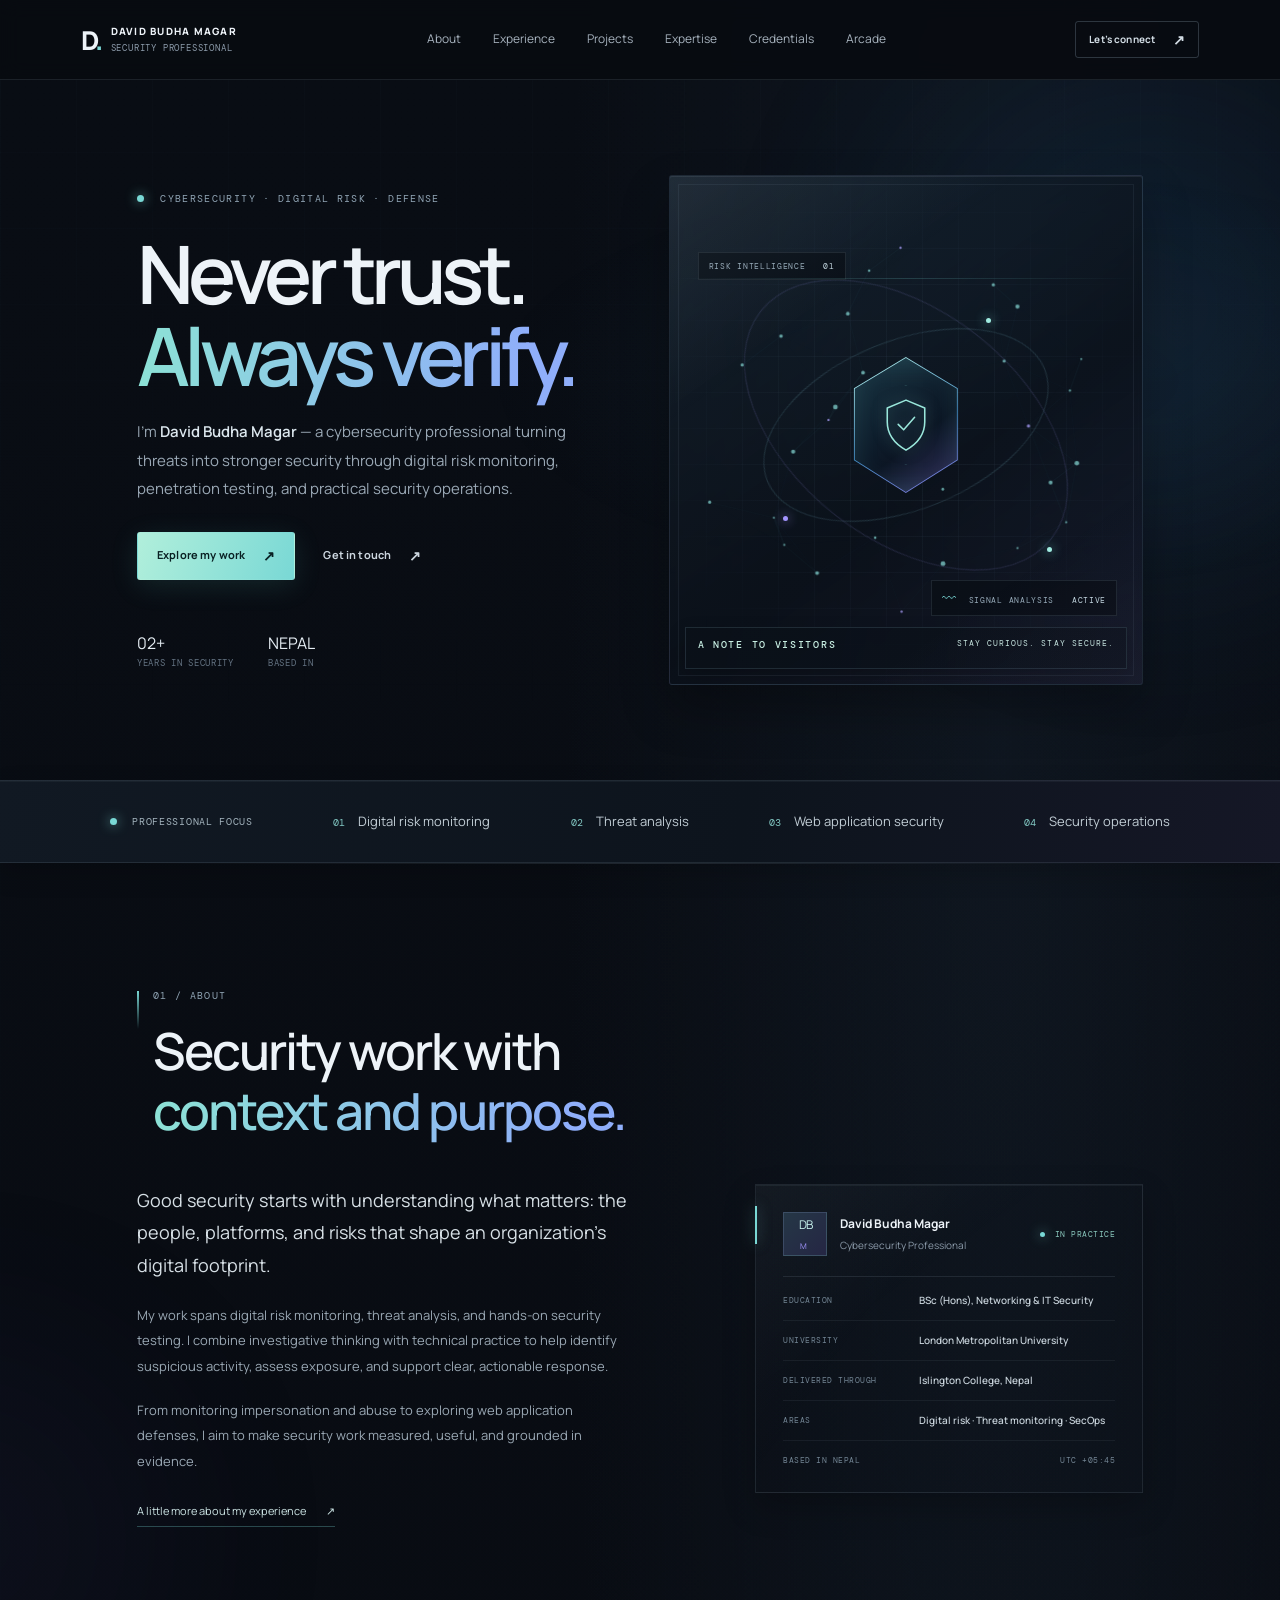
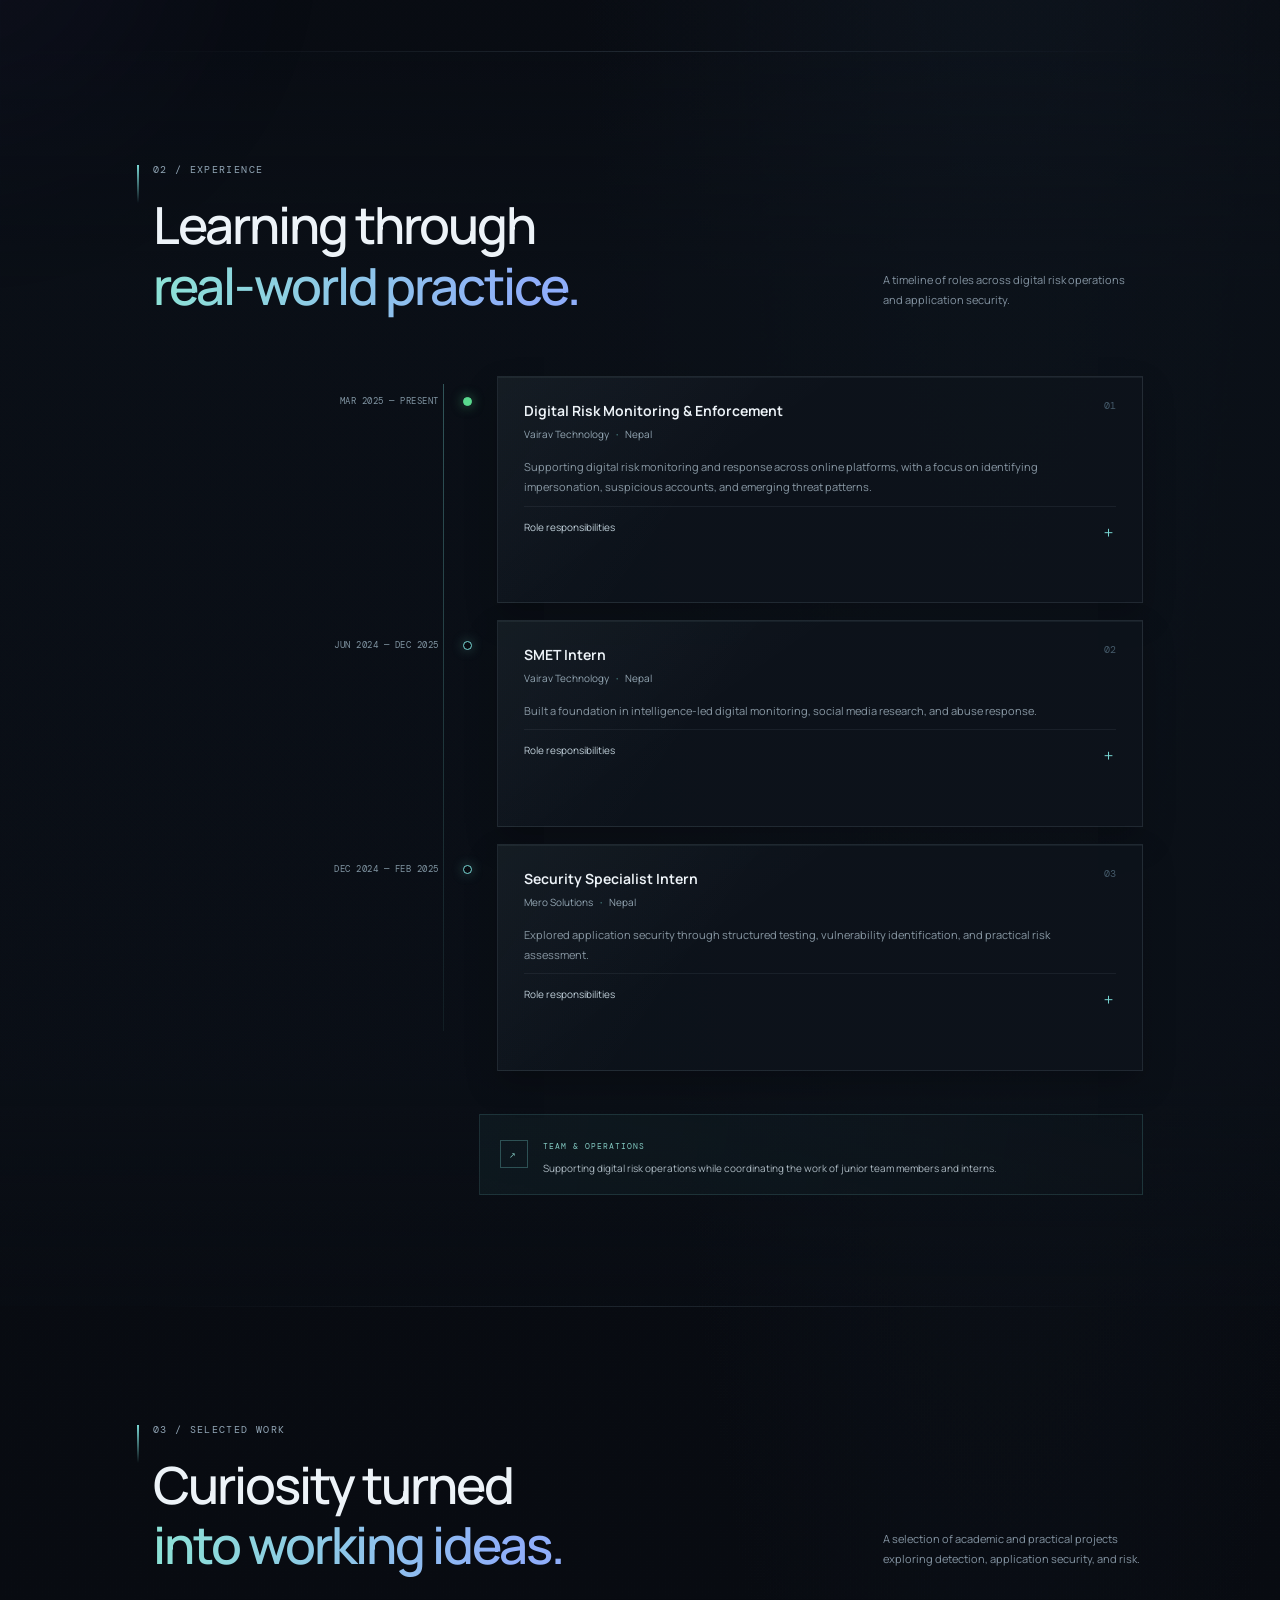
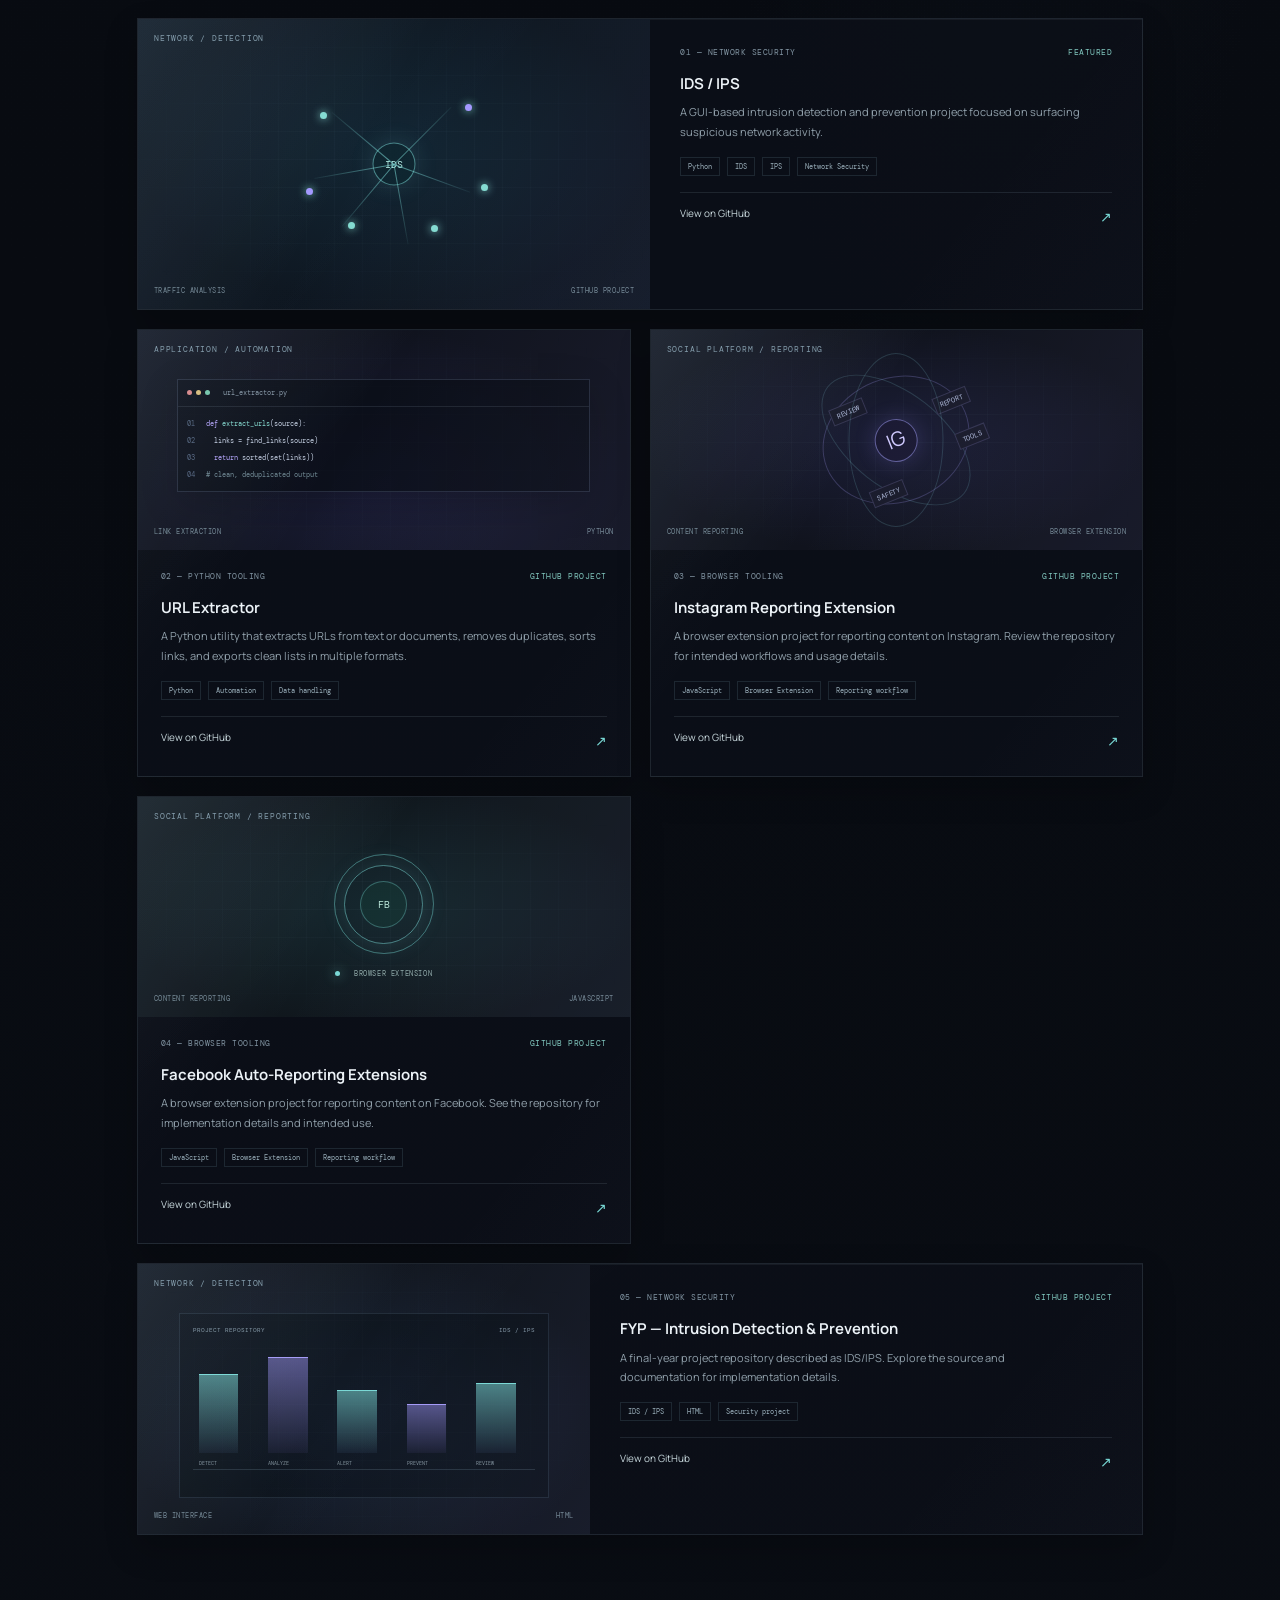
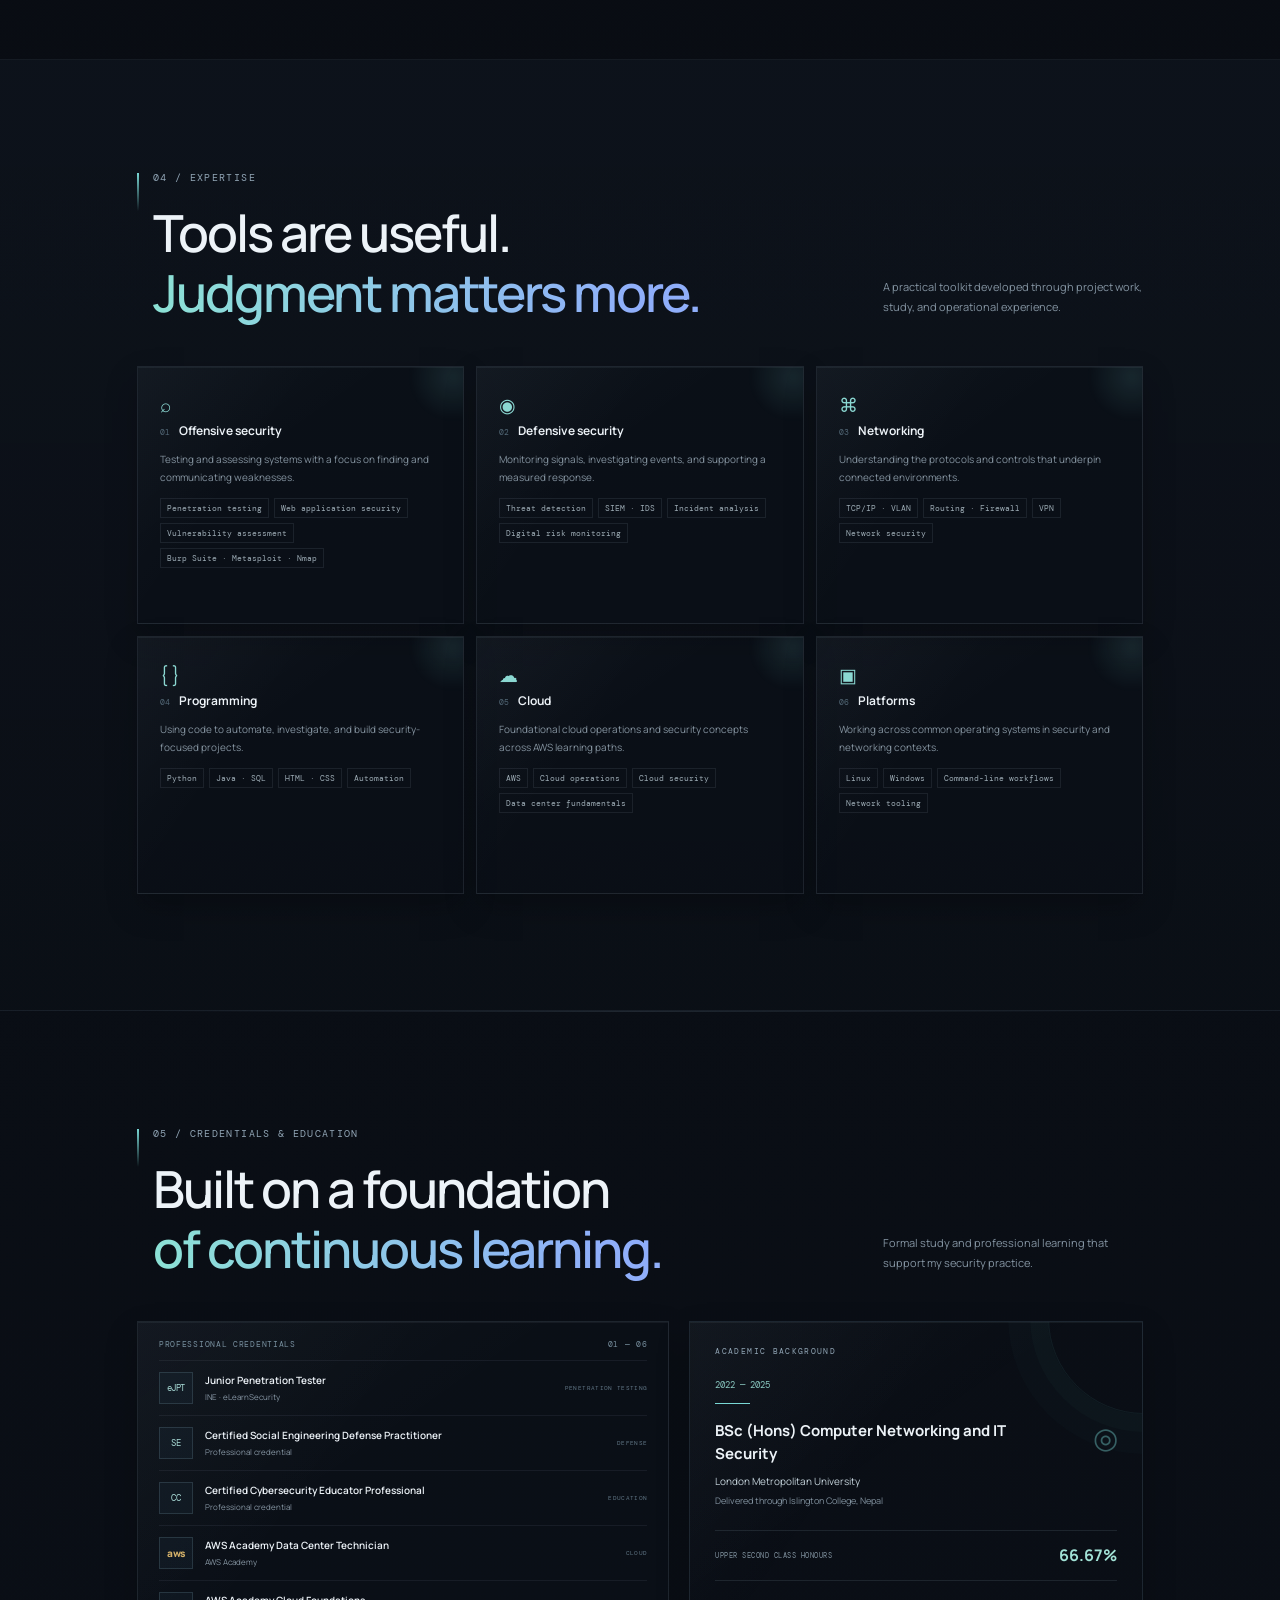
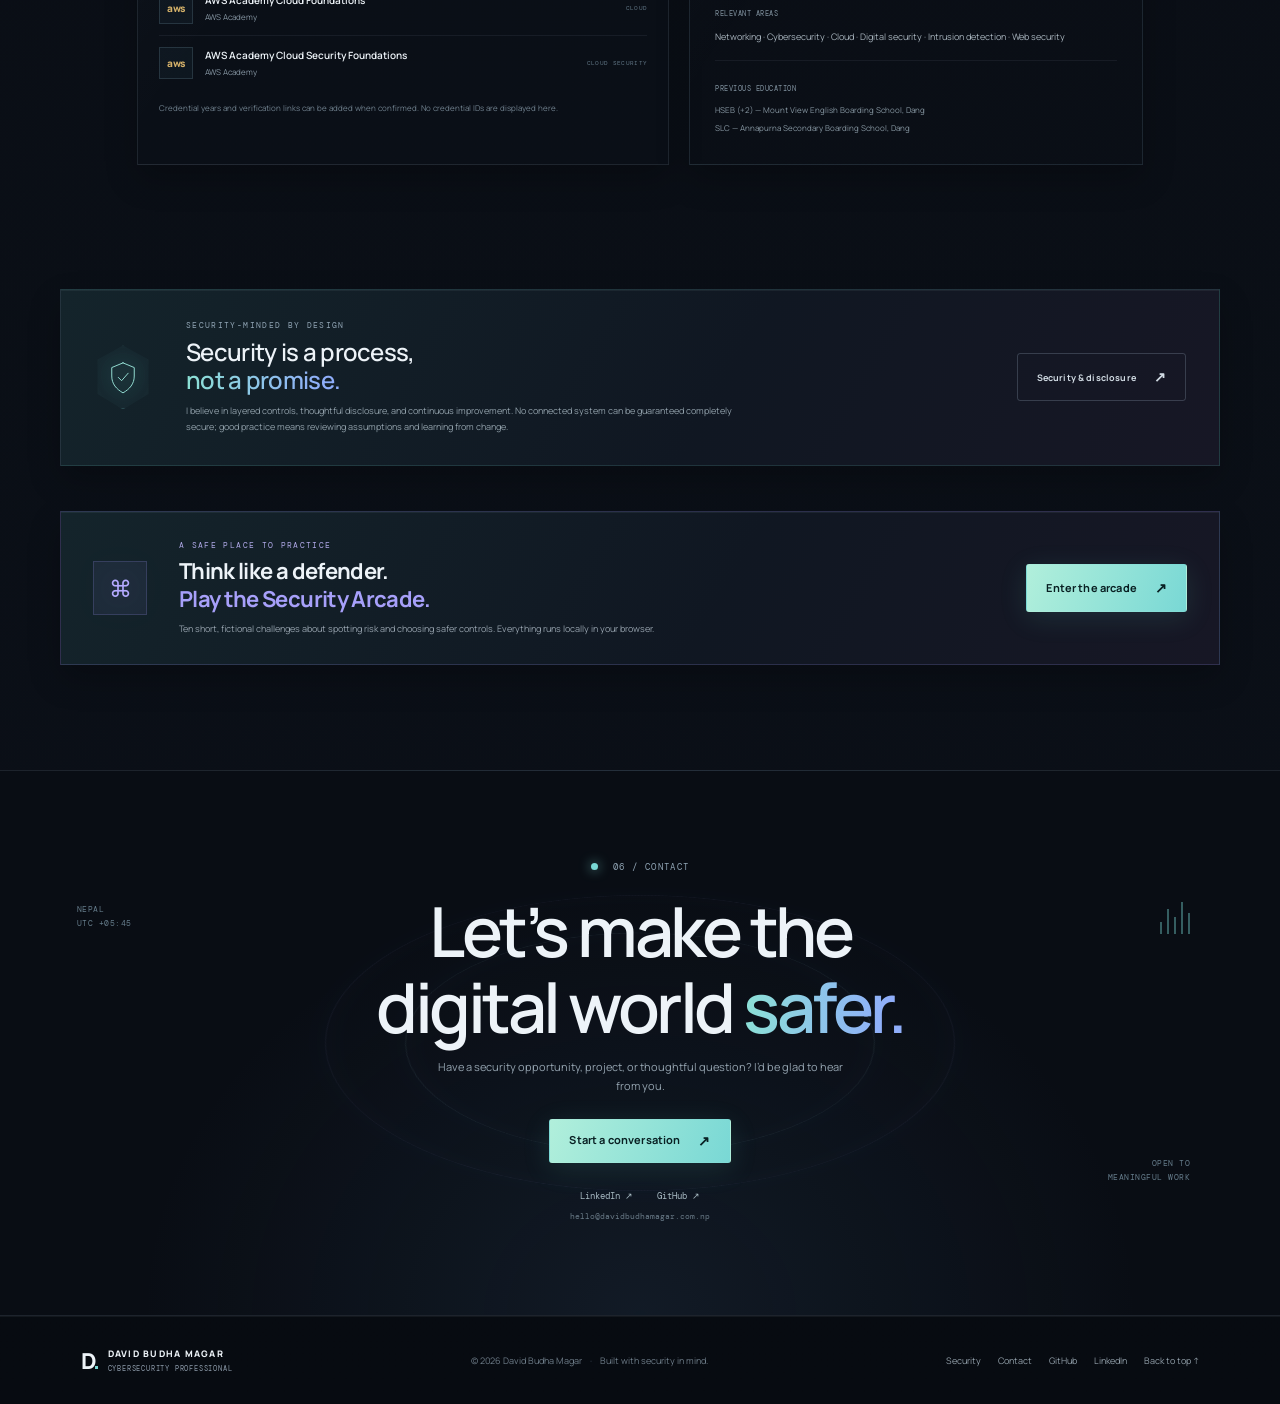
==== index.html @ 2d998d0c "Refresh stylesheet cache for mobile fixes" ====
<!doctype html>
<html lang="en">
  <head>
    <meta charset="utf-8" />
    <meta name="viewport" content="width=device-width,initial-scale=1" />
    <meta name="theme-color" content="#080b11" />
    <meta
      name="description"
      content="David Budha Magar — cybersecurity professional focused on digital risk monitoring, penetration testing and threat analysis."
    />
    <meta property="og:title" content="David Budha Magar | Cybersecurity Professional" />
    <meta
      property="og:description"
      content="Digital risk intelligence, penetration testing and security operations."
    />
    <meta property="og:type" content="website" />
    <meta property="og:url" content="https://www.davidbudhamagar.com.np/" />
    <link rel="canonical" href="https://www.davidbudhamagar.com.np/" />
    <link rel="preconnect" href="https://fonts.googleapis.com" />
    <link rel="preconnect" href="https://fonts.gstatic.com" crossorigin />
    <link
      href="https://fonts.googleapis.com/css2?family=DM+Mono:wght@400;500&family=Manrope:wght@400;500;600;700;800&display=swap"
      rel="stylesheet"
    />
    <link rel="stylesheet" href="styles.css?v=mobile-layout-20261017-v2" />
    <title>David Budha Magar — Cybersecurity Professional</title>
    <script type="application/ld+json">
      {
        "@context": "https://schema.org",
        "@type": "Person",
        "name": "David Budha Magar",
        "url": "https://www.davidbudhamagar.com.np/",
        "jobTitle": "Cybersecurity Professional",
        "alumniOf": { "@type": "CollegeOrUniversity", "name": "London Metropolitan University" },
        "knowsAbout": [
          "Cybersecurity",
          "Penetration Testing",
          "Digital Risk Monitoring",
          "Threat Analysis",
          "Network Security"
        ]
      }
    </script>
  </head>
  <body>
    <div class="ambient ambient-a"></div>
    <div class="ambient ambient-b"></div>
    <header class="site-header">
      <a class="brand" href="#home" aria-label="David Budha Magar home"
        ><span class="brand-mark">D<span>.</span></span
        ><span class="brand-name">DAVID BUDHA MAGAR<small>SECURITY PROFESSIONAL</small></span></a
      >
      <nav class="desktop-nav" aria-label="Main navigation">
        <a href="#about">About</a><a href="#experience">Experience</a
        ><a href="#projects">Projects</a><a href="#skills">Expertise</a
        ><a href="#credentials">Credentials</a><a href="arcade.html">Arcade</a>
      </nav>
      <div class="header-actions">
        <a
          class="button button-small button-outline"
          href="https://www.linkedin.com/in/david-budha-magar-2a601b26a/"
          target="_blank"
          rel="noopener noreferrer"
          >Let’s connect <span>↗</span></a
        ><button class="menu-toggle" aria-label="Open navigation" aria-expanded="false">
          <i></i><i></i>
        </button>
      </div>
    </header>
    <main>
      <section class="hero section-wrap" id="home">
        <div class="hero-copy">
          <div class="eyebrow">
            <span class="pulse-dot"></span> CYBERSECURITY · DIGITAL RISK · DEFENSE
          </div>
          <h1>Never trust.<br /><span>Always verify.</span></h1>
          <p class="hero-intro">
            I’m <strong>David Budha Magar</strong> — a cybersecurity professional turning threats
            into stronger security through digital risk monitoring, penetration testing, and
            practical security operations.
          </p>
          <div class="hero-actions">
            <a href="#projects" class="button button-primary">Explore my work <span>↗</span></a
            ><a href="#contact" class="button button-quiet">Get in touch <span>↗</span></a>
          </div>
          <div class="hero-meta">
            <span><b>02+</b> YEARS IN SECURITY</span><span><b>NEPAL</b> BASED IN</span>
          </div>
        </div>
        <div
          class="hero-visual"
          aria-label="Abstract interactive cybersecurity network visualization"
        >
          <div class="visual-grid"></div>
          <canvas id="network" aria-hidden="true"></canvas>
          <div class="orbit orbit-one"></div>
          <div class="orbit orbit-two"></div>
          <div class="core-wrap">
            <div class="core-hex">
              <div class="core-inner">
                <svg viewBox="0 0 64 72" aria-hidden="true">
                  <path d="M32 4 56 14v18c0 17-10 28-24 36C18 60 8 49 8 32V14L32 4Z" />
                  <path d="m22 35 7 7 14-16" />
                </svg>
              </div>
            </div>
          </div>
          <div class="visual-tag tag-top">
            <span class="tag-dot"></span> RISK INTELLIGENCE <b>01</b>
          </div>
          <div class="visual-tag tag-bottom">
            <span class="mini-wave">〰</span> SIGNAL ANALYSIS <b>ACTIVE</b>
          </div>
          <div class="node node-a"></div>
          <div class="node node-b"></div>
          <div class="node node-c"></div>
          <div class="scan-line"></div>
          <div class="visual-caption">
            <span class="caption-kicker">A NOTE TO VISITORS</span
            ><span>STAY CURIOUS. STAY SECURE.</span>
          </div>
        </div>
      </section>
      <section class="status-strip">
        <div class="status-label"><span class="pulse-dot"></span> PROFESSIONAL FOCUS</div>
        <div><i>01</i> Digital risk monitoring</div>
        <div><i>02</i> Threat analysis</div>
        <div><i>03</i> Web application security</div>
        <div><i>04</i> Security operations</div>
      </section>
      <section class="section section-about" id="about">
        <div class="section-heading">
          <div class="eyebrow">01 / ABOUT</div>
          <h2>Security work with<br /><span>context and purpose.</span></h2>
        </div>
        <div class="about-content">
          <div class="about-lead">
            <p class="large-copy">
              Good security starts with understanding what matters: the people, platforms, and risks
              that shape an organization’s digital footprint.
            </p>
            <p>
              My work spans digital risk monitoring, threat analysis, and hands-on security testing.
              I combine investigative thinking with technical practice to help identify suspicious
              activity, assess exposure, and support clear, actionable response.
            </p>
            <p>
              From monitoring impersonation and abuse to exploring web application defenses, I aim
              to make security work measured, useful, and grounded in evidence.
            </p>
            <a href="#experience" class="text-link"
              >A little more about my experience <span>↗</span></a
            >
          </div>
          <aside class="profile-card">
            <div class="profile-top">
              <div class="avatar">DB<span>M</span></div>
              <div><b>David Budha Magar</b><small>Cybersecurity Professional</small></div>
              <span class="availability"><i></i> IN PRACTICE</span>
            </div>
            <div class="profile-rule"></div>
            <div class="profile-row">
              <span>EDUCATION</span><b>BSc (Hons), Networking &amp; IT Security</b>
            </div>
            <div class="profile-row">
              <span>UNIVERSITY</span><b>London Metropolitan University</b>
            </div>
            <div class="profile-row">
              <span>DELIVERED THROUGH</span><b>Islington College, Nepal</b>
            </div>
            <div class="profile-row">
              <span>AREAS</span><b>Digital risk · Threat monitoring · SecOps</b>
            </div>
            <div class="profile-foot"><span>BASED IN NEPAL</span><span>UTC +05:45</span></div>
          </aside>
        </div>
      </section>
      <section class="section experience-section" id="experience">
        <div class="section-heading heading-row">
          <div>
            <div class="eyebrow">02 / EXPERIENCE</div>
            <h2>Learning through<br /><span>real-world practice.</span></h2>
          </div>
          <p class="heading-aside">
            A timeline of roles across digital risk operations and application security.
          </p>
        </div>
        <div class="timeline">
          <article class="timeline-item current-role">
            <div class="timeline-date">MAR 2025 — PRESENT</div>
            <div class="timeline-marker"><i></i></div>
            <div class="timeline-card">
              <div class="timeline-top">
                <div>
                  <h3>Digital Risk Monitoring &amp; Enforcement</h3>
                  <div class="company">Vairav Technology <span>·</span> Nepal</div>
                </div>
                <span class="role-index">01</span>
              </div>
              <p>
                Supporting digital risk monitoring and response across online platforms, with a
                focus on identifying impersonation, suspicious accounts, and emerging threat
                patterns.
              </p>
              <button class="details-toggle" aria-expanded="false">
                Role responsibilities <span>＋</span>
              </button>
              <div class="expand-content">
                <ul>
                  <li>Investigate fraudulent and suspicious profiles and document findings.</li>
                  <li>Coordinate enforcement and takedown workflows with relevant teams.</li>
                  <li>Identify behavioural patterns and support digital threat response.</li>
                  <li>Support and coordinate interns within monitoring operations.</li>
                </ul>
                <div class="role-tags">
                  <span>Digital risk</span><span>Threat analysis</span><span>Operations</span>
                </div>
              </div>
            </div>
          </article>
          <article class="timeline-item">
            <div class="timeline-date">JUN 2024 — DEC 2025</div>
            <div class="timeline-marker"><i></i></div>
            <div class="timeline-card">
              <div class="timeline-top">
                <div>
                  <h3>SMET Intern</h3>
                  <div class="company">Vairav Technology <span>·</span> Nepal</div>
                </div>
                <span class="role-index">02</span>
              </div>
              <p>
                Built a foundation in intelligence-led digital monitoring, social media research,
                and abuse response.
              </p>
              <button class="details-toggle" aria-expanded="false">
                Role responsibilities <span>＋</span>
              </button>
              <div class="expand-content">
                <ul>
                  <li>
                    Developed intelligence-based monitoring profiles and collected threat
                    intelligence.
                  </li>
                  <li>Identified fake or malicious profiles and supported abuse reporting.</li>
                  <li>
                    Assisted with takedown coordination, trend analysis, and reporting automation.
                  </li>
                </ul>
                <div class="role-tags">
                  <span>OSINT</span><span>Monitoring</span><span>Reporting</span>
                </div>
              </div>
            </div>
          </article>
          <article class="timeline-item">
            <div class="timeline-date">DEC 2024 — FEB 2025</div>
            <div class="timeline-marker"><i></i></div>
            <div class="timeline-card">
              <div class="timeline-top">
                <div>
                  <h3>Security Specialist Intern</h3>
                  <div class="company">Mero Solutions <span>·</span> Nepal</div>
                </div>
                <span class="role-index">03</span>
              </div>
              <p>
                Explored application security through structured testing, vulnerability
                identification, and practical risk assessment.
              </p>
              <button class="details-toggle" aria-expanded="false">
                Role responsibilities <span>＋</span>
              </button>
              <div class="expand-content">
                <ul>
                  <li>Tested web applications and documented potential vulnerabilities.</li>
                  <li>Contributed to security framework development and risk assessment.</li>
                  <li>Prepared practical security recommendations for review.</li>
                </ul>
                <div class="role-tags">
                  <span>Web security</span><span>Assessment</span><span>Risk</span>
                </div>
              </div>
            </div>
          </article>
        </div>
        <div class="team-note">
          <div class="team-icon"><span>↗</span></div>
          <div>
            <span>TEAM &amp; OPERATIONS</span>
            <p>
              Supporting digital risk operations while coordinating the work of junior team members
              and interns.
            </p>
          </div>
        </div>
      </section>
      <section class="section projects-section" id="projects">
        <div class="section-heading heading-row">
          <div>
            <div class="eyebrow">03 / SELECTED WORK</div>
            <h2>Curiosity turned<br /><span>into working ideas.</span></h2>
          </div>
          <p class="heading-aside">
            A selection of academic and practical projects exploring detection, application
            security, and risk.
          </p>
        </div>
        <div class="project-grid">
          <article class="project-card project-featured">
            <div class="project-art art-network">
              <div class="art-label">NETWORK / DETECTION</div>
              <div class="network-graphic">
                <span class="net-center">IDS</span><i class="net-point p1"></i
                ><i class="net-point p2"></i><i class="net-point p3"></i><i class="net-point p4"></i
                ><i class="net-point p5"></i><i class="net-point p6"></i><b class="net-line l1"></b
                ><b class="net-line l2"></b><b class="net-line l3"></b><b class="net-line l4"></b
                ><b class="net-line l5"></b><b class="net-line l6"></b>
              </div>
              <div class="art-foot"><span>TRAFFIC ANALYSIS</span><span>GITHUB PROJECT</span></div>
            </div>
            <div class="project-body">
              <div class="project-meta">
                <span>01 — NETWORK SECURITY</span><span>FEATURED</span>
              </div>
              <h3>IDS / IPS</h3>
              <p>
                A GUI-based intrusion detection and prevention project focused on surfacing
                suspicious network activity.
              </p>
              <div class="project-tags">
                <span>Python</span><span>IDS</span><span>IPS</span><span>Network Security</span>
              </div>
              <a
                class="project-open"
                href="https://github.com/Senpaicyber/IDS-IPS"
                target="_blank"
                rel="noopener noreferrer"
                >View on GitHub <span>↗</span></a
              >
            </div>
          </article>
          <article class="project-card">
            <div class="project-art art-code">
              <div class="art-label">APPLICATION / AUTOMATION</div>
              <div class="code-window">
                <div class="code-head"><i></i><i></i><i></i><span>url_extractor.py</span></div>
                <div class="code-lines">
                  <span><i>01</i> <b>def</b> <em>extract_urls</em>(source):</span
                  ><span><i>02</i> &nbsp; links = find_links(source)</span
                  ><span><i>03</i> &nbsp; <b>return</b> sorted(set(links))</span
                  ><span
                    ><i>04</i> <span class="code-comment"># clean, deduplicated output</span></span
                  >
                </div>
              </div>
              <div class="art-foot"><span>LINK EXTRACTION</span><span>PYTHON</span></div>
            </div>
            <div class="project-body">
              <div class="project-meta">
                <span>02 — PYTHON TOOLING</span><span>GITHUB PROJECT</span>
              </div>
              <h3>URL Extractor</h3>
              <p>
                A Python utility that extracts URLs from text or documents, removes duplicates,
                sorts links, and exports clean lists in multiple formats.
              </p>
              <div class="project-tags">
                <span>Python</span><span>Automation</span><span>Data handling</span>
              </div>
              <a
                class="project-open"
                href="https://github.com/Senpaicyber/URL-extractor-"
                target="_blank"
                rel="noopener noreferrer"
                >View on GitHub <span>↗</span></a
              >
            </div>
          </article>
          <article class="project-card">
            <div class="project-art art-crypto">
              <div class="art-label">SOCIAL PLATFORM / REPORTING</div>
              <div class="crypto-orbit">
                <div class="crypto-core">IG</div>
                <span class="cipher c1">REVIEW</span><span class="cipher c2">REPORT</span
                ><span class="cipher c3">SAFETY</span><span class="cipher c4">TOOLS</span>
              </div>
              <div class="art-foot">
                <span>CONTENT REPORTING</span><span>BROWSER EXTENSION</span>
              </div>
            </div>
            <div class="project-body">
              <div class="project-meta">
                <span>03 — BROWSER TOOLING</span><span>GITHUB PROJECT</span>
              </div>
              <h3>Instagram Reporting Extension</h3>
              <p>
                A browser extension project for reporting content on Instagram. Review the
                repository for intended workflows and usage details.
              </p>
              <div class="project-tags">
                <span>JavaScript</span><span>Browser Extension</span><span>Reporting workflow</span>
              </div>
              <a
                class="project-open"
                href="https://github.com/Senpaicyber/Instagram-reporting-extension"
                target="_blank"
                rel="noopener noreferrer"
                >View on GitHub <span>↗</span></a
              >
            </div>
          </article>
          <article class="project-card">
            <div class="project-art art-iot">
              <div class="art-label">SOCIAL PLATFORM / REPORTING</div>
              <div class="iot-sensor">
                <div class="sensor-ring"><div class="sensor-core">FB</div></div>
                <span class="sensor-wave w1"></span><span class="sensor-wave w2"></span
                ><span class="sensor-wave w3"></span>
                <div class="sensor-status"><i></i> BROWSER EXTENSION</div>
              </div>
              <div class="art-foot"><span>CONTENT REPORTING</span><span>JAVASCRIPT</span></div>
            </div>
            <div class="project-body">
              <div class="project-meta">
                <span>04 — BROWSER TOOLING</span><span>GITHUB PROJECT</span>
              </div>
              <h3>Facebook Auto-Reporting Extensions</h3>
              <p>
                A browser extension project for reporting content on Facebook. See the repository
                for implementation details and intended use.
              </p>
              <div class="project-tags">
                <span>JavaScript</span><span>Browser Extension</span><span>Reporting workflow</span>
              </div>
              <a
                class="project-open"
                href="https://github.com/Senpaicyber/Facebook-auto-reporting-Extension-s"
                target="_blank"
                rel="noopener noreferrer"
                >View on GitHub <span>↗</span></a
              >
            </div>
          </article>
          <article class="project-card project-wide">
            <div class="project-art art-risk">
              <div class="art-label">NETWORK / DETECTION</div>
              <div class="risk-chart">
                <div class="risk-chart-head">
                  <span>PROJECT REPOSITORY</span><span>IDS / IPS</span>
                </div>
                <div class="risk-bars">
                  <i style="--bar: 72%"><b>DETECT</b></i
                  ><i style="--bar: 88%"><b>ANALYZE</b></i
                  ><i style="--bar: 58%"><b>ALERT</b></i
                  ><i style="--bar: 45%"><b>PREVENT</b></i
                  ><i style="--bar: 64%"><b>REVIEW</b></i>
                </div>
              </div>
              <div class="art-foot"><span>WEB INTERFACE</span><span>HTML</span></div>
            </div>
            <div class="project-body">
              <div class="project-meta">
                <span>05 — NETWORK SECURITY</span><span>GITHUB PROJECT</span>
              </div>
              <h3>FYP — Intrusion Detection &amp; Prevention</h3>
              <p>
                A final-year project repository described as IDS/IPS. Explore the source and
                documentation for implementation details.
              </p>
              <div class="project-tags">
                <span>IDS / IPS</span><span>HTML</span><span>Security project</span>
              </div>
              <a
                class="project-open"
                href="https://github.com/Senpaicyber/FYP"
                target="_blank"
                rel="noopener noreferrer"
                >View on GitHub <span>↗</span></a
              >
            </div>
          </article>
        </div>
      </section>
      <section class="expertise-section" id="skills">
        <div class="section section-skills">
          <div class="section-heading heading-row">
            <div>
              <div class="eyebrow">04 / EXPERTISE</div>
              <h2>Tools are useful.<br /><span>Judgment matters more.</span></h2>
            </div>
            <p class="heading-aside">
              A practical toolkit developed through project work, study, and operational experience.
            </p>
          </div>
          <div class="skills-grid">
            <article class="skill-card">
              <div class="skill-icon">⌕</div>
              <div class="skill-title">
                <span>01</span>
                <h3>Offensive security</h3>
              </div>
              <p>
                Testing and assessing systems with a focus on finding and communicating weaknesses.
              </p>
              <div class="skill-list">
                <span>Penetration testing</span><span>Web application security</span
                ><span>Vulnerability assessment</span><span>Burp Suite · Metasploit · Nmap</span>
              </div>
            </article>
            <article class="skill-card">
              <div class="skill-icon">◉</div>
              <div class="skill-title">
                <span>02</span>
                <h3>Defensive security</h3>
              </div>
              <p>Monitoring signals, investigating events, and supporting a measured response.</p>
              <div class="skill-list">
                <span>Threat detection</span><span>SIEM · IDS</span><span>Incident analysis</span
                ><span>Digital risk monitoring</span>
              </div>
            </article>
            <article class="skill-card">
              <div class="skill-icon">⌘</div>
              <div class="skill-title">
                <span>03</span>
                <h3>Networking</h3>
              </div>
              <p>Understanding the protocols and controls that underpin connected environments.</p>
              <div class="skill-list">
                <span>TCP/IP · VLAN</span><span>Routing · Firewall</span><span>VPN</span
                ><span>Network security</span>
              </div>
            </article>
            <article class="skill-card">
              <div class="skill-icon">{ }</div>
              <div class="skill-title">
                <span>04</span>
                <h3>Programming</h3>
              </div>
              <p>Using code to automate, investigate, and build security-focused projects.</p>
              <div class="skill-list">
                <span>Python</span><span>Java · SQL</span><span>HTML · CSS</span
                ><span>Automation</span>
              </div>
            </article>
            <article class="skill-card">
              <div class="skill-icon">☁</div>
              <div class="skill-title">
                <span>05</span>
                <h3>Cloud</h3>
              </div>
              <p>Foundational cloud operations and security concepts across AWS learning paths.</p>
              <div class="skill-list">
                <span>AWS</span><span>Cloud operations</span><span>Cloud security</span
                ><span>Data center fundamentals</span>
              </div>
            </article>
            <article class="skill-card">
              <div class="skill-icon">▣</div>
              <div class="skill-title">
                <span>06</span>
                <h3>Platforms</h3>
              </div>
              <p>Working across common operating systems in security and networking contexts.</p>
              <div class="skill-list">
                <span>Linux</span><span>Windows</span><span>Command-line workflows</span
                ><span>Network tooling</span>
              </div>
            </article>
          </div>
        </div>
      </section>
      <section class="section credentials-section" id="credentials">
        <div class="section-heading heading-row">
          <div>
            <div class="eyebrow">05 / CREDENTIALS &amp; EDUCATION</div>
            <h2>Built on a foundation<br /><span>of continuous learning.</span></h2>
          </div>
          <p class="heading-aside">
            Formal study and professional learning that support my security practice.
          </p>
        </div>
        <div class="credentials-layout">
          <div class="credential-list">
            <div class="credential-head">
              <span>PROFESSIONAL CREDENTIALS</span><span>01 — 06</span>
            </div>
            <article class="credential-row">
              <div class="credential-mark">eJPT</div>
              <div>
                <h3>Junior Penetration Tester</h3>
                <p>INE · eLearnSecurity</p>
              </div>
              <span class="credential-type">PENETRATION TESTING</span>
            </article>
            <article class="credential-row">
              <div class="credential-mark">SE</div>
              <div>
                <h3>Certified Social Engineering Defense Practitioner</h3>
                <p>Professional credential</p>
              </div>
              <span class="credential-type">DEFENSE</span>
            </article>
            <article class="credential-row">
              <div class="credential-mark">CC</div>
              <div>
                <h3>Certified Cybersecurity Educator Professional</h3>
                <p>Professional credential</p>
              </div>
              <span class="credential-type">EDUCATION</span>
            </article>
            <article class="credential-row">
              <div class="credential-mark aws-mark">aws</div>
              <div>
                <h3>AWS Academy Data Center Technician</h3>
                <p>AWS Academy</p>
              </div>
              <span class="credential-type">CLOUD</span>
            </article>
            <article class="credential-row">
              <div class="credential-mark aws-mark">aws</div>
              <div>
                <h3>AWS Academy Cloud Foundations</h3>
                <p>AWS Academy</p>
              </div>
              <span class="credential-type">CLOUD</span>
            </article>
            <article class="credential-row">
              <div class="credential-mark aws-mark">aws</div>
              <div>
                <h3>AWS Academy Cloud Security Foundations</h3>
                <p>AWS Academy</p>
              </div>
              <span class="credential-type">CLOUD SECURITY</span>
            </article>
            <p class="credential-note">
              Credential years and verification links can be added when confirmed. No credential IDs
              are displayed here.
            </p>
          </div>
          <div class="education-card">
            <div class="eyebrow">ACADEMIC BACKGROUND</div>
            <div class="education-date">2022 — 2025</div>
            <div class="education-rule"></div>
            <div class="education-icon">◎</div>
            <h3>BSc (Hons) Computer Networking and IT Security</h3>
            <p class="edu-university">London Metropolitan University</p>
            <p class="edu-delivery">Delivered through Islington College, Nepal</p>
            <div class="degree-result"><span>UPPER SECOND CLASS HONOURS</span><b>66.67%</b></div>
            <div class="education-focus">
              <span>RELEVANT AREAS</span>
              <p>
                Networking · Cybersecurity · Cloud · Digital security · Intrusion detection · Web
                security
              </p>
            </div>
            <div class="prior-education">
              <span>PREVIOUS EDUCATION</span>
              <p>HSEB (+2) — Mount View English Boarding School, Dang</p>
              <p>SLC — Annapurna Secondary Boarding School, Dang</p>
            </div>
          </div>
        </div>
      </section>
      <section class="security-note">
        <div class="security-emblem">
          <svg viewBox="0 0 64 72" aria-hidden="true">
            <path d="M32 4 56 14v18c0 17-10 28-24 36C18 60 8 49 8 32V14L32 4Z" />
            <path d="m22 35 7 7 14-16" />
          </svg>
        </div>
        <div>
          <div class="eyebrow">SECURITY-MINDED BY DESIGN</div>
          <h2>Security is a process,<br /><span>not a promise.</span></h2>
          <p>
            I believe in layered controls, thoughtful disclosure, and continuous improvement. No
            connected system can be guaranteed completely secure; good practice means reviewing
            assumptions and learning from change.
          </p>
        </div>
        <a href="security.html" class="button button-outline"
          >Security &amp; disclosure <span>↗</span></a
        >
      </section>
      <section class="arcade-teaser">
        <div class="arcade-teaser-icon">⌘</div>
        <div>
          <div class="eyebrow">A SAFE PLACE TO PRACTICE</div>
          <h2>Think like a defender.<br /><span>Play the Security Arcade.</span></h2>
          <p>
            Ten short, fictional challenges about spotting risk and choosing safer controls.
            Everything runs locally in your browser.
          </p>
        </div>
        <a href="arcade.html" class="button button-primary">Enter the arcade <span>↗</span></a>
      </section>
      <section class="contact-section" id="contact">
        <div class="contact-orb orb-a"></div>
        <div class="contact-orb orb-b"></div>
        <div class="contact-inner">
          <div class="eyebrow"><span class="pulse-dot"></span> 06 / CONTACT</div>
          <h2>Let’s make the<br />digital world <span>safer.</span></h2>
          <p>
            Have a security opportunity, project, or thoughtful question? I’d be glad to hear from
            you.
          </p>
          <a href="mailto:hello@davidbudhamagar.com.np" class="button button-primary contact-button"
            >Start a conversation <span>↗</span></a
          >
          <div class="contact-socials">
            <a
              href="https://www.linkedin.com/in/david-budha-magar-2a601b26a/"
              target="_blank"
              rel="noopener noreferrer"
              >LinkedIn ↗</a
            ><a href="https://github.com/Senpaicyber" target="_blank" rel="noopener noreferrer"
              >GitHub ↗</a
            >
          </div>
          <a class="contact-email" href="mailto:hello@davidbudhamagar.com.np"
            >hello@davidbudhamagar.com.np</a
          >
        </div>
        <div class="contact-side">
          <div class="side-coordinate">NEPAL<br />UTC +05:45</div>
          <div class="side-note">OPEN TO<br />MEANINGFUL WORK</div>
          <div class="side-lines"><i></i><i></i><i></i><i></i><i></i></div>
        </div>
      </section>
    </main>
    <footer class="site-footer">
      <a class="brand" href="#home"
        ><span class="brand-mark">D<span>.</span></span
        ><span class="brand-name"
          >DAVID BUDHA MAGAR<small>CYBERSECURITY PROFESSIONAL</small></span
        ></a
      >
      <div class="footer-center">
        © 2026 David Budha Magar <span>·</span> Built with security in mind.
      </div>
      <div class="footer-links">
        <a href="security.html">Security</a><a href="#contact">Contact</a
        ><a href="https://github.com/Senpaicyber" target="_blank" rel="noopener noreferrer"
          >GitHub</a
        ><a
          href="https://www.linkedin.com/in/david-budha-magar-2a601b26a/"
          target="_blank"
          rel="noopener noreferrer"
          >LinkedIn</a
        ><a href="#home">Back to top ↑</a>
      </div>
    </footer>
    <script src="script.js" defer></script>
  </body>
</html>
---- styles.css ----
:root {
  color-scheme: dark;
  --bg: #080b11;
  --panel: #0c1119;
  --panel-2: #101722;
  --line: rgba(172, 194, 215, 0.12);
  --text: #edf3f8;
  --muted: #8c9baa;
  --faint: #586573;
  --cyan: #79d8d5;
  --blue: #76a9ef;
  --violet: #a395ff;
  --mono: "DM Mono", monospace;
  --sans: "Manrope", sans-serif;
}
* {
  box-sizing: border-box;
}
html {
  scroll-behavior: smooth;
  scroll-padding-top: 86px;
}
body {
  margin: 0;
  background: var(--bg);
  color: var(--text);
  font-family: var(--sans);
  font-size: 14px;
  line-height: 1.7;
  overflow-x: hidden;
}
body:before {
  content: "";
  position: fixed;
  inset: 0;
  pointer-events: none;
  z-index: -1;
  background-image:
    linear-gradient(rgba(116, 151, 178, 0.025) 1px, transparent 1px),
    linear-gradient(90deg, rgba(116, 151, 178, 0.025) 1px, transparent 1px);
  background-size: 76px 76px;
  mask-image: linear-gradient(to bottom, black, transparent 85%);
}
a {
  color: inherit;
  text-decoration: none;
}
button {
  font: inherit;
}
.ambient {
  position: absolute;
  border-radius: 50%;
  filter: blur(110px);
  opacity: 0.12;
  pointer-events: none;
}
.ambient-a {
  width: 500px;
  height: 500px;
  background: #2269a6;
  top: 60px;
  right: -120px;
}
.ambient-b {
  width: 400px;
  height: 380px;
  background: #403681;
  top: 1350px;
  left: -240px;
  opacity: 0.09;
}
.site-header {
  height: 80px;
  border-bottom: 1px solid var(--line);
  display: flex;
  align-items: center;
  justify-content: space-between;
  padding: 0 clamp(24px, 6.3vw, 104px);
  position: sticky;
  top: 0;
  z-index: 20;
  background: rgba(8, 11, 17, 0.92);
  backdrop-filter: blur(10px);
}
@supports not (backdrop-filter: blur(1px)) {
  .site-header {
    background: rgba(8, 11, 17, 0.98);
  }
}
.brand {
  display: flex;
  align-items: center;
  gap: 11px;
}
.brand-mark {
  font-weight: 800;
  font-size: 26px;
  letter-spacing: -3px;
  color: var(--text);
  line-height: 1;
}
.brand-mark span {
  color: var(--cyan);
}
.brand-name {
  font-size: 10px;
  font-weight: 800;
  letter-spacing: 1.25px;
  line-height: 1.3;
}
.brand-name small {
  display: block;
  color: var(--muted);
  font: 9px var(--mono);
  letter-spacing: 0.8px;
  margin-top: 4px;
}
.desktop-nav {
  display: flex;
  gap: 32px;
  color: #a7b3be;
  font-size: 12px;
}
.desktop-nav a {
  transition: color 0.2s;
}
.desktop-nav a:hover,
.footer-links a:hover {
  color: var(--cyan);
}
.header-actions {
  display: flex;
  align-items: center;
  gap: 15px;
}
.button {
  height: 48px;
  display: inline-flex;
  align-items: center;
  justify-content: center;
  gap: 18px;
  padding: 0 19px;
  border: 1px solid var(--line);
  border-radius: 3px;
  font-size: 11px;
  font-weight: 700;
  letter-spacing: 0.15px;
  transition: all 0.25s;
}
.button span {
  font-size: 14px;
}
.button:hover {
  transform: translateY(-2px);
  border-color: rgba(121, 216, 213, 0.5);
}
.button-small {
  height: 37px;
  padding: 0 13px;
  font-size: 10px;
}
.button-outline {
  border-color: rgba(161, 181, 199, 0.25);
  color: #d2dce4;
}
.button-primary {
  background: linear-gradient(110deg, #b1efdb, #79d8d5);
  color: #092023;
  border-color: transparent;
  box-shadow: 0 6px 28px rgba(93, 211, 197, 0.13);
}
.button-primary:hover {
  box-shadow: 0 9px 35px rgba(93, 211, 197, 0.25);
}
.button-quiet {
  border-color: transparent;
  color: #ccd6df;
}
.menu-toggle {
  display: none;
  background: none;
  border: 0;
  padding: 10px;
}
.menu-toggle i {
  display: block;
  width: 20px;
  height: 1px;
  background: var(--text);
  margin: 5px;
}
.section-wrap {
  padding-left: clamp(24px, 10.7vw, 170px);
  padding-right: clamp(24px, 10.7vw, 170px);
}
.hero {
  min-height: 660px;
  display: grid;
  grid-template-columns: 1.03fr 0.97fr;
  align-items: center;
  gap: 28px;
  padding-top: 38px;
  padding-bottom: 53px;
  max-width: 1500px;
  margin: auto;
}
.eyebrow {
  font: 10px var(--mono);
  letter-spacing: 1.35px;
  color: #91a5b5;
}
.pulse-dot,
.availability i,
.sensor-status i {
  width: 7px;
  height: 7px;
  background: var(--cyan);
  border-radius: 50%;
  display: inline-block;
  box-shadow: 0 0 12px rgba(121, 216, 213, 0.8);
  margin-right: 9px;
}
.hero h1 {
  font-size: clamp(52px, 6vw, 86px);
  line-height: 1.055;
  letter-spacing: -5px;
  margin: 27px 0 22px;
  font-weight: 600;
}
.hero h1 span,
.section-heading h2 span,
.security-note h2 span,
.contact-inner h2 span {
  background: linear-gradient(95deg, #8ce2d5, #8faefa 88%);
  -webkit-background-clip: text;
  background-clip: text;
  color: transparent;
}
.hero-intro {
  font-size: 14px;
  color: #9aa8b5;
  max-width: 450px;
  line-height: 1.9;
}
.hero-intro strong {
  color: #dce7ee;
  font-weight: 600;
}
.hero-actions {
  display: flex;
  align-items: center;
  gap: 8px;
  margin-top: 28px;
}
.hero-meta {
  display: flex;
  gap: 34px;
  margin-top: 52px;
}
.hero-meta span {
  font: 9px var(--mono);
  letter-spacing: 0.7px;
  color: #647382;
}
.hero-meta b {
  display: block;
  color: #e5edf3;
  font: 16px var(--sans);
  letter-spacing: 0;
  margin-bottom: 3px;
}
.hero-visual {
  height: 485px;
  position: relative;
  overflow: hidden;
  background: radial-gradient(ellipse at 52% 47%, rgba(39, 79, 105, 0.18), transparent 58%);
  border: 1px solid rgba(127, 157, 183, 0.1);
  border-radius: 3px;
}
.visual-grid {
  position: absolute;
  inset: 0;
  background:
    linear-gradient(rgba(126, 160, 190, 0.065) 1px, transparent 1px),
    linear-gradient(90deg, rgba(126, 160, 190, 0.065) 1px, transparent 1px);
  background-size: 36px 36px;
  mask-image: radial-gradient(ellipse at center, black 18%, transparent 83%);
}
#network {
  width: 100%;
  height: 100%;
  position: absolute;
  inset: 0;
}
.orbit {
  position: absolute;
  left: 50%;
  top: 49%;
  border: 1px solid rgba(128, 194, 207, 0.18);
  border-radius: 50%;
  transform: translate(-50%, -50%) rotate(-22deg);
}
.orbit-one {
  width: 300px;
  height: 170px;
}
.orbit-two {
  width: 370px;
  height: 230px;
  transform: translate(-50%, -50%) rotate(38deg);
  border-color: rgba(151, 146, 237, 0.15);
}
.core-wrap {
  position: absolute;
  left: 50%;
  top: 49%;
  transform: translate(-50%, -50%);
  perspective: 600px;
}
.core-hex {
  width: 118px;
  height: 136px;
  clip-path: polygon(50% 0, 94% 23%, 94% 76%, 50% 100%, 6% 76%, 6% 23%);
  padding: 1px;
  background: linear-gradient(155deg, #c4fff2, #448ec6 56%, #8f7ce8);
  filter: drop-shadow(0 0 34px rgba(100, 204, 215, 0.25));
  animation: float 6s ease-in-out infinite;
}
.core-inner {
  height: 100%;
  clip-path: polygon(50% 0, 94% 23%, 94% 76%, 50% 100%, 6% 76%, 6% 23%);
  background: linear-gradient(
    142deg,
    rgba(19, 46, 61, 0.95),
    rgba(11, 20, 33, 0.98) 60%,
    rgba(43, 34, 74, 0.82)
  );
  display: grid;
  place-items: center;
  box-shadow: inset 0 0 30px rgba(94, 199, 199, 0.22);
}
.core-inner:after {
  content: "";
  position: absolute;
  width: 68px;
  height: 78px;
  clip-path: polygon(50% 0, 94% 23%, 94% 76%, 50% 100%, 6% 76%, 6% 23%);
  border: 1px solid rgba(133, 220, 213, 0.18);
}
.core-inner svg,
.security-emblem svg {
  width: 50px;
  fill: none;
  stroke: #9ae7db;
  stroke-width: 2;
  stroke-linecap: round;
  stroke-linejoin: round;
  filter: drop-shadow(0 0 7px rgba(121, 216, 213, 0.5));
}
.visual-tag {
  position: absolute;
  font: 8px var(--mono);
  letter-spacing: 0.7px;
  color: #97abb9;
  background: rgba(10, 16, 23, 0.8);
  border: 1px solid var(--line);
  padding: 8px 10px;
}
.visual-tag b {
  color: #c5d8e1;
  font-size: 8px;
  font-weight: 400;
  margin-left: 12px;
}
.tag-top {
  top: 76px;
  left: 28px;
}
.tag-bottom {
  bottom: 68px;
  right: 25px;
}
.tag-bottom .mini-wave {
  color: var(--cyan);
  font-size: 14px;
  margin-right: 6px;
}
.node {
  position: absolute;
  width: 5px;
  height: 5px;
  border-radius: 50%;
  background: #a1ece1;
  box-shadow: 0 0 11px #74d9d2;
}
.node-a {
  top: 28%;
  left: 67%;
}
.node-b {
  top: 67%;
  left: 24%;
  background: var(--violet);
  box-shadow: 0 0 11px var(--violet);
}
.node-c {
  top: 73%;
  right: 19%;
}
.scan-line {
  position: absolute;
  left: 0;
  right: 0;
  height: 1px;
  top: 20%;
  background: linear-gradient(90deg, transparent, rgba(121, 216, 213, 0.2), transparent);
  animation: scan 8s linear infinite;
}
.visual-caption {
  position: absolute;
  bottom: 16px;
  left: 16px;
  right: 16px;
  display: flex;
  justify-content: space-between;
  font: 8px var(--mono);
  letter-spacing: 0.9px;
  color: #516270;
}
.status-strip {
  min-height: 72px;
  border-top: 1px solid var(--line);
  border-bottom: 1px solid var(--line);
  display: flex;
  justify-content: space-evenly;
  align-items: center;
  gap: 15px;
  padding: 15px 5vw;
  color: #a4b1bc;
  font-size: 11px;
}
.status-strip > div {
  white-space: nowrap;
}
.status-strip i {
  font: 9px var(--mono);
  color: #627787;
  margin-right: 9px;
  font-style: normal;
}
.status-label {
  font: 9px var(--mono);
  letter-spacing: 0.7px;
  color: #8092a0;
}
.section {
  padding: 112px clamp(24px, 10.7vw, 170px);
  max-width: 1500px;
  margin: 0 auto;
}
.section-heading {
  margin-bottom: 43px;
}
.section-heading .eyebrow {
  margin-bottom: 18px;
}
.section-heading h2,
.security-note h2 {
  font-size: clamp(34px, 4vw, 52px);
  line-height: 1.18;
  letter-spacing: -2px;
  font-weight: 550;
  margin: 0;
}
.about-content {
  display: grid;
  grid-template-columns: 1fr 0.78fr;
  gap: 11%;
  align-items: start;
}
.about-lead {
  max-width: 540px;
  color: #9aa8b4;
  font-size: 13px;
  line-height: 1.95;
}
.about-lead p {
  margin: 0 0 19px;
}
.about-lead .large-copy {
  font-size: 18px;
  line-height: 1.8;
  color: #d7e0e6;
  margin-bottom: 22px;
}
.text-link {
  display: inline-flex;
  gap: 20px;
  align-items: center;
  font-size: 11px;
  color: #cce4e4;
  border-bottom: 1px solid rgba(121, 216, 213, 0.3);
  padding: 0 0 5px;
  margin-top: 7px;
}
.profile-card {
  background: linear-gradient(145deg, rgba(17, 25, 35, 0.94), rgba(11, 16, 24, 0.8));
  border: 1px solid var(--line);
  padding: 23px 24px 16px;
  position: relative;
}
.profile-card:before {
  content: "";
  position: absolute;
  left: -1px;
  top: 21px;
  width: 2px;
  height: 38px;
  background: var(--cyan);
  box-shadow: 0 0 13px rgba(121, 216, 213, 0.5);
}
.profile-top {
  display: flex;
  align-items: center;
  gap: 13px;
}
.avatar {
  width: 44px;
  height: 44px;
  background: linear-gradient(135deg, #253746, #252644);
  border: 1px solid rgba(137, 193, 207, 0.22);
  display: grid;
  place-items: center;
  font-size: 12px;
  color: #c4efea;
  letter-spacing: -1px;
}
.avatar span {
  font-size: 8px;
  color: var(--violet);
  margin-left: -5px;
}
.profile-top > div:nth-child(2) b {
  display: block;
  font-size: 12px;
}
.profile-top small {
  display: block;
  color: var(--muted);
  font-size: 10px;
  margin-top: 3px;
}
.availability {
  margin-left: auto;
  color: #89c7bc;
  font: 8px var(--mono);
  letter-spacing: 0.5px;
}
.availability i {
  width: 5px;
  height: 5px;
  margin-right: 4px;
}
.profile-rule {
  border-top: 1px solid var(--line);
  margin: 20px 0 4px;
}
.profile-row {
  display: grid;
  grid-template-columns: 38% 1fr;
  gap: 10px;
  padding: 11px 0;
  border-bottom: 1px solid rgba(172, 194, 215, 0.075);
  align-items: center;
}
.profile-row span,
.profile-foot {
  font: 8px var(--mono);
  letter-spacing: 0.5px;
  color: #738594;
}
.profile-row b {
  font-size: 10px;
  font-weight: 550;
  color: #cad5dd;
}
.profile-foot {
  display: flex;
  justify-content: space-between;
  padding-top: 14px;
  font-size: 8px;
}
.experience-section {
  padding-top: 99px;
}
.heading-row {
  display: flex;
  justify-content: space-between;
  align-items: end;
}
.heading-aside {
  max-width: 260px;
  font-size: 11px;
  color: #8494a2;
  line-height: 1.8;
  margin: 0 0 6px;
}
.timeline {
  position: relative;
  margin-top: 61px;
}
.timeline:before {
  content: "";
  position: absolute;
  left: calc(30% + 4px);
  top: 8px;
  bottom: 40px;
  width: 1px;
  background: linear-gradient(to bottom, rgba(121, 216, 213, 0.35), rgba(121, 216, 213, 0.07));
}
.timeline-item {
  display: grid;
  grid-template-columns: 30% 10px 1fr;
  gap: 24px;
  margin-bottom: 22px;
}
.timeline-date {
  text-align: right;
  padding-top: 19px;
  font: 9px var(--mono);
  letter-spacing: 0.5px;
  color: #8195a3;
}
.timeline-marker {
  position: relative;
}
.timeline-marker i {
  position: absolute;
  top: 21px;
  left: 0;
  width: 9px;
  height: 9px;
  background: var(--bg);
  border: 1px solid var(--cyan);
  border-radius: 50%;
  box-shadow: 0 0 12px rgba(121, 216, 213, 0.35);
  z-index: 1;
}
.timeline-card {
  padding: 19px 23px 14px;
  border: 1px solid var(--line);
  background: rgba(14, 20, 28, 0.76);
}
.timeline-top {
  display: flex;
  justify-content: space-between;
  align-items: start;
}
.timeline-card h3 {
  font-size: 14px;
  margin: 0 0 3px;
  font-weight: 650;
}
.company {
  font-size: 10px;
  color: #94a7b4;
}
.company span {
  color: var(--cyan);
  padding: 0 5px;
}
.role-index {
  font: 10px var(--mono);
  color: #465b6b;
}
.timeline-card > p {
  color: #8998a4;
  font-size: 11px;
  line-height: 1.85;
  margin: 14px 0 8px;
  max-width: 700px;
}
.details-toggle {
  display: flex;
  width: 100%;
  justify-content: space-between;
  text-align: left;
  background: none;
  border: 0;
  border-top: 1px solid rgba(172, 194, 215, 0.08);
  color: #c2d2dc;
  padding: 12px 0 2px;
  font-size: 10px;
  cursor: pointer;
}
.details-toggle span {
  color: var(--cyan);
  font-size: 15px;
}
.expand-content {
  display: grid;
  grid-template-rows: 0fr;
  opacity: 0;
  transition:
    grid-template-rows 0.35s,
    opacity 0.3s;
}
.timeline-card.open .expand-content {
  grid-template-rows: 1fr;
  opacity: 1;
}
.expand-content > * {
  overflow: hidden;
}
.expand-content ul {
  padding-left: 17px;
  margin: 12px 0 8px;
  color: #91a0ab;
  font-size: 10px;
  line-height: 2;
}
.role-tags,
.project-tags {
  display: flex;
  gap: 7px;
  flex-wrap: wrap;
}
.role-tags span,
.project-tags span {
  border: 1px solid rgba(127, 165, 185, 0.16);
  padding: 4px 8px;
  font: 8px var(--mono);
  color: #9aafbb;
}
.team-note {
  margin: 38px 0 0 34%;
  border: 1px solid rgba(121, 216, 213, 0.15);
  background: linear-gradient(100deg, rgba(29, 65, 68, 0.2), rgba(13, 20, 27, 0.5));
  padding: 17px 20px;
  display: flex;
  gap: 15px;
  align-items: center;
}
.team-icon {
  font-size: 20px;
  color: var(--cyan);
  width: 28px;
  height: 28px;
  border: 1px solid rgba(121, 216, 213, 0.3);
  display: grid;
  place-items: center;
}
.team-note span {
  font: 8px var(--mono);
  letter-spacing: 1px;
  color: #83c9c1;
}
.team-note p {
  font-size: 10px;
  color: #acb9c2;
  margin: 4px 0 0;
}
.projects-section {
  padding-top: 104px;
}
.project-grid {
  display: grid;
  grid-template-columns: repeat(2, minmax(0, 1fr));
  gap: 17px;
}
.project-card {
  border: 1px solid var(--line);
  background: rgba(12, 17, 25, 0.76);
  transition:
    transform 0.25s,
    border-color 0.25s;
}
.project-card:hover {
  transform: translateY(-4px);
  border-color: rgba(121, 216, 213, 0.28);
}
.project-featured {
  grid-column: span 2;
  display: grid;
  grid-template-columns: 1.02fr 0.98fr;
}
.project-wide {
  grid-column: span 2;
  display: grid;
  grid-template-columns: 0.9fr 1.1fr;
}
.project-art {
  height: 220px;
  position: relative;
  overflow: hidden;
  background: radial-gradient(
    ellipse at 50% 45%,
    rgba(28, 70, 89, 0.36),
    rgba(14, 23, 33, 0.92) 70%
  );
}
.project-featured .project-art,
.project-wide .project-art {
  height: 100%;
  min-height: 260px;
}
.project-art:before {
  content: "";
  position: absolute;
  inset: 0;
  background:
    linear-gradient(rgba(129, 168, 190, 0.05) 1px, transparent 1px),
    linear-gradient(90deg, rgba(129, 168, 190, 0.05) 1px, transparent 1px);
  background-size: 28px 28px;
  mask-image: radial-gradient(ellipse, black, transparent 86%);
}
.art-label {
  position: absolute;
  top: 14px;
  left: 16px;
  z-index: 1;
  font: 8px var(--mono);
  letter-spacing: 0.8px;
  color: #829baa;
}
.art-foot {
  position: absolute;
  bottom: 14px;
  left: 16px;
  right: 16px;
  display: flex;
  justify-content: space-between;
  font: 7px var(--mono);
  letter-spacing: 0.5px;
  color: #718591;
}
.network-graphic {
  position: absolute;
  width: 210px;
  height: 160px;
  left: 50%;
  top: 50%;
  transform: translate(-50%, -50%);
}
.net-center {
  position: absolute;
  left: 50%;
  top: 50%;
  transform: translate(-50%, -50%);
  width: 43px;
  height: 43px;
  border: 1px solid rgba(121, 216, 213, 0.55);
  border-radius: 50%;
  display: grid;
  place-items: center;
  color: #b4eee6;
  font: 10px var(--mono);
  background: rgba(14, 37, 46, 0.85);
  box-shadow: 0 0 24px rgba(121, 216, 213, 0.15);
}
.net-point {
  position: absolute;
  width: 7px;
  height: 7px;
  background: #83dbd1;
  border-radius: 50%;
  box-shadow: 0 0 9px #83dbd1;
}
.p1 {
  left: 15%;
  top: 18%;
}
.p2 {
  right: 13%;
  top: 13%;
  background: #a398ff;
}
.p3 {
  right: 5%;
  top: 63%;
}
.p4 {
  left: 28%;
  bottom: 9%;
}
.p5 {
  left: 8%;
  top: 65%;
  background: #a398ff;
}
.p6 {
  right: 29%;
  bottom: 7%;
}
.net-line {
  height: 1px;
  position: absolute;
  left: 50%;
  top: 50%;
  width: 81px;
  transform-origin: left;
  background: linear-gradient(90deg, rgba(121, 216, 213, 0.65), rgba(121, 216, 213, 0.05));
}
.l1 {
  transform: rotate(220deg);
}
.l2 {
  transform: rotate(315deg);
}
.l3 {
  transform: rotate(20deg);
}
.l4 {
  transform: rotate(130deg);
}
.l5 {
  transform: rotate(170deg);
}
.l6 {
  transform: rotate(80deg);
}
.project-body {
  padding: 18px 20px 20px;
}
.project-featured .project-body,
.project-wide .project-body {
  padding: 28px 30px;
}
.project-meta {
  display: flex;
  justify-content: space-between;
  font: 8px var(--mono);
  letter-spacing: 0.5px;
  color: #8295a3;
}
.project-meta span + span {
  color: #82c9c0;
}
.project-body h3 {
  font-size: 15px;
  line-height: 1.45;
  margin: 16px 0 8px;
  font-weight: 650;
  max-width: 430px;
}
.project-body p {
  font-size: 10px;
  line-height: 1.8;
  color: #91a0ab;
  margin: 0 0 13px;
  max-width: 460px;
}
.project-tags {
  margin: 15px 0 16px;
}
.project-tags span {
  font-size: 7px;
  padding: 4px 7px;
}
.project-open {
  background: none;
  border: 0;
  border-top: 1px solid var(--line);
  padding: 12px 0 0;
  width: 100%;
  display: flex;
  justify-content: space-between;
  color: #c9d9de;
  font-size: 10px;
  text-align: left;
  cursor: pointer;
}
.project-open span {
  font-size: 14px;
  color: var(--cyan);
}
.art-code {
  background: radial-gradient(ellipse at 50% 70%, rgba(59, 50, 112, 0.31), #10131e 70%);
}
.code-window {
  position: absolute;
  width: 84%;
  left: 8%;
  top: 49px;
  border: 1px solid rgba(140, 160, 199, 0.2);
  background: rgba(8, 12, 20, 0.75);
  box-shadow: 0 11px 35px rgba(0, 0, 0, 0.2);
}
.code-head {
  height: 27px;
  border-bottom: 1px solid var(--line);
  display: flex;
  align-items: center;
  padding: 0 9px;
  gap: 4px;
}
.code-head i {
  width: 5px;
  height: 5px;
  border-radius: 50%;
  background: #6c879a;
}
.code-head i:first-child {
  background: #d68587;
}
.code-head i:nth-child(2) {
  background: #d6ba78;
}
.code-head i:nth-child(3) {
  background: #73c5a9;
}
.code-head span {
  margin-left: 9px;
  font: 7px var(--mono);
  color: #8394a2;
}
.code-lines {
  padding: 12px 9px;
  display: grid;
  gap: 8px;
  font: 7px var(--mono);
  color: #c2cde0;
}
.code-lines i {
  font-style: normal;
  color: #51617b;
  padding-right: 7px;
}
.code-lines b {
  color: #b6a6ff;
  font-weight: 400;
}
.code-lines em {
  font-style: normal;
  color: #82d9ce;
}
.code-lines strong {
  font-weight: 400;
  color: #dbbb89;
}
.code-lines .code-comment {
  color: #6e8791;
}
.art-crypto {
  background: radial-gradient(ellipse at center, rgba(52, 48, 93, 0.4), #10131d 74%);
}
.crypto-orbit {
  position: absolute;
  width: 150px;
  height: 125px;
  border: 1px solid rgba(160, 151, 238, 0.26);
  border-radius: 50%;
  left: 50%;
  top: 50%;
  transform: translate(-50%, -50%) rotate(-22deg);
}
.crypto-orbit:before,
.crypto-orbit:after {
  content: "";
  position: absolute;
  inset: 14px -13px;
  border: 1px solid rgba(127, 199, 213, 0.19);
  border-radius: 50%;
  transform: rotate(60deg);
}
.crypto-orbit:after {
  transform: rotate(-68deg);
}
.crypto-core {
  position: absolute;
  left: 50%;
  top: 50%;
  transform: translate(-50%, -50%);
  height: 43px;
  width: 43px;
  border: 1px solid rgba(166, 163, 255, 0.5);
  background: #1b1a33;
  border-radius: 50%;
  display: grid;
  place-items: center;
  color: #d0caff;
  font-size: 20px;
  box-shadow: 0 0 21px rgba(145, 129, 242, 0.2);
}
.cipher {
  position: absolute;
  font: 7px var(--mono);
  color: #aeb9d9;
  background: #191b2b;
  border: 1px solid rgba(167, 159, 240, 0.2);
  padding: 3px 5px;
}
.c1 {
  top: 9px;
  left: 22px;
}
.c2 {
  top: 37px;
  right: -10px;
}
.c3 {
  bottom: 6px;
  left: 29px;
}
.c4 {
  bottom: 28px;
  right: -14px;
}
.art-iot {
  background: radial-gradient(ellipse at center, rgba(40, 78, 78, 0.36), #10171d 76%);
}
.iot-sensor {
  position: absolute;
  left: 50%;
  top: 49%;
  width: 154px;
  height: 136px;
  transform: translate(-50%, -50%);
  display: grid;
  place-items: center;
}
.sensor-ring {
  width: 79px;
  height: 79px;
  border: 1px solid rgba(121, 216, 213, 0.53);
  border-radius: 50%;
  display: grid;
  place-items: center;
  box-shadow: 0 0 26px rgba(121, 216, 213, 0.13);
}
.sensor-core {
  width: 47px;
  height: 47px;
  border: 1px solid rgba(121, 216, 213, 0.34);
  border-radius: 50%;
  display: grid;
  place-items: center;
  font: 10px var(--mono);
  color: #bce9dc;
  background: rgba(21, 55, 51, 0.55);
}
.sensor-wave {
  position: absolute;
  left: 50%;
  top: 50%;
  width: 100px;
  height: 100px;
  border: 1px solid rgba(121, 216, 213, 0.17);
  border-radius: 50%;
  transform: translate(-50%, -50%);
  animation: wave 3.6s ease-out infinite;
}
.w2 {
  animation-delay: 1.2s;
}
.w3 {
  animation-delay: 2.4s;
}
.sensor-status {
  position: absolute;
  bottom: -6px;
  font: 7px var(--mono);
  color: #90aaa9;
  letter-spacing: 0.6px;
}
.sensor-status i {
  width: 5px;
  height: 5px;
}
.art-risk {
  background: radial-gradient(ellipse at 49% 55%, rgba(45, 63, 91, 0.42), #10151e 75%);
}
.risk-chart {
  position: absolute;
  left: 9%;
  right: 9%;
  top: 49px;
  bottom: 36px;
  border: 1px solid rgba(129, 163, 189, 0.16);
  background: rgba(8, 13, 20, 0.48);
  padding: 12px 13px;
}
.risk-chart-head {
  display: flex;
  justify-content: space-between;
  font: 6px var(--mono);
  color: #8498a6;
}
.risk-bars {
  height: calc(100% - 23px);
  display: flex;
  align-items: end;
  gap: 9%;
  padding: 10px 6px 16px;
  border-bottom: 1px solid rgba(140, 168, 189, 0.2);
}
.risk-bars i {
  height: var(--bar);
  width: 12%;
  position: relative;
  background: linear-gradient(to top, rgba(103, 146, 202, 0.08), rgba(121, 216, 213, 0.55));
  border-top: 1px solid var(--cyan);
}
.risk-bars i:nth-child(2n) {
  background: linear-gradient(to top, rgba(124, 107, 201, 0.08), rgba(152, 143, 237, 0.5));
  border-color: #a49af7;
}
.risk-bars b {
  position: absolute;
  bottom: -14px;
  font: 5px var(--mono);
  color: #83939d;
  font-weight: 400;
  white-space: nowrap;
}
.expertise-section {
  background: linear-gradient(180deg, rgba(17, 23, 33, 0.57), rgba(11, 16, 23, 0.69));
  border-top: 1px solid rgba(172, 194, 215, 0.07);
  border-bottom: 1px solid rgba(172, 194, 215, 0.07);
}
.section-skills {
  padding-top: 97px;
  padding-bottom: 103px;
}
.skills-grid {
  display: grid;
  grid-template-columns: repeat(3, 1fr);
  gap: 12px;
}
.skill-card {
  min-height: 244px;
  border: 1px solid var(--line);
  background: rgba(10, 15, 23, 0.55);
  padding: 19px 19px 17px;
  transition:
    border-color 0.2s,
    background 0.2s;
}
.skill-card:hover {
  border-color: rgba(121, 216, 213, 0.25);
  background: rgba(16, 25, 34, 0.8);
}
.skill-icon {
  color: #8bd8d2;
  font-size: 19px;
  height: 32px;
}
.skill-title {
  display: flex;
  align-items: baseline;
  gap: 9px;
}
.skill-title span {
  font: 8px var(--mono);
  color: #536877;
}
.skill-title h3 {
  font-size: 12px;
  margin: 0;
  font-weight: 650;
}
.skill-card > p {
  font-size: 9px;
  color: #84939f;
  line-height: 1.8;
  margin: 9px 0 12px;
  min-height: 34px;
}
.skill-list {
  display: flex;
  flex-wrap: wrap;
  gap: 5px;
}
.skill-list span {
  font: 7px var(--mono);
  color: #9cabb4;
  padding: 4px 6px;
  border: 1px solid rgba(172, 194, 215, 0.1);
}
.credentials-section {
  padding-top: 103px;
  padding-bottom: 116px;
}
.credentials-layout {
  display: grid;
  grid-template-columns: 1.08fr 0.92fr;
  gap: 20px;
}
.credential-list {
  border: 1px solid var(--line);
  background: rgba(12, 17, 25, 0.63);
  padding: 17px 21px;
}
.credential-head {
  display: flex;
  justify-content: space-between;
  font: 8px var(--mono);
  letter-spacing: 0.7px;
  color: #78909f;
  padding: 0 0 11px;
}
.credential-row {
  display: grid;
  grid-template-columns: 35px 1fr auto;
  align-items: center;
  gap: 11px;
  padding: 11px 0;
  border-top: 1px solid rgba(172, 194, 215, 0.08);
}
.credential-mark {
  width: 34px;
  height: 32px;
  display: grid;
  place-items: center;
  border: 1px solid rgba(131, 170, 188, 0.2);
  color: #a9dcd7;
  font: 9px var(--mono);
  letter-spacing: -0.5px;
  background: rgba(31, 53, 63, 0.24);
}
.aws-mark {
  font: 10px var(--sans);
  font-weight: 800;
  color: #d3b069;
}
.credential-row h3 {
  font-size: 10px;
  margin: 0;
  font-weight: 600;
  line-height: 1.5;
}
.credential-row p {
  font-size: 8px;
  color: #8797a4;
  margin: 2px 0 0;
}
.credential-type {
  font: 6px var(--mono);
  color: #637988;
  letter-spacing: 0.35px;
}
.credential-note {
  font-size: 8px;
  color: #71828f;
  margin: 12px 0 0;
  line-height: 1.6;
}
.education-card {
  border: 1px solid rgba(127, 162, 184, 0.17);
  background: linear-gradient(145deg, rgba(20, 29, 40, 0.9), rgba(12, 17, 25, 0.9));
  padding: 24px 25px;
  position: relative;
  overflow: hidden;
}
.education-card:after {
  content: "";
  position: absolute;
  width: 190px;
  height: 190px;
  border: 1px solid rgba(121, 216, 213, 0.08);
  border-radius: 50%;
  right: -98px;
  top: -100px;
  box-shadow:
    0 0 0 18px rgba(121, 216, 213, 0.018),
    0 0 0 40px rgba(121, 216, 213, 0.015);
}
.education-card > .eyebrow {
  font-size: 8px;
}
.education-date {
  font: 9px var(--mono);
  color: #89c7c0;
  margin-top: 23px;
}
.education-rule {
  width: 35px;
  height: 1px;
  background: var(--cyan);
  margin: 12px 0 16px;
}
.education-icon {
  position: absolute;
  right: 24px;
  top: 91px;
  color: rgba(121, 216, 213, 0.4);
  font-size: 29px;
}
.education-card h3 {
  font-size: 15px;
  line-height: 1.5;
  max-width: 320px;
  margin: 0 0 8px;
}
.edu-university {
  font-size: 10px;
  color: #c3d1d9;
  margin: 0;
}
.edu-delivery {
  font-size: 9px;
  color: #81919e;
  margin: 3px 0 0;
}
.degree-result {
  display: flex;
  justify-content: space-between;
  align-items: center;
  margin: 21px 0 18px;
  padding: 11px 0;
  border-top: 1px solid var(--line);
  border-bottom: 1px solid var(--line);
}
.degree-result span,
.education-focus > span,
.prior-education > span {
  font: 7px var(--mono);
  letter-spacing: 0.5px;
  color: #80929f;
}
.degree-result b {
  font-size: 16px;
  color: #a1e1d5;
}
.education-focus p {
  font-size: 9px;
  color: #a7b3bc;
  margin: 6px 0 15px;
  line-height: 1.8;
}
.prior-education {
  border-top: 1px solid rgba(172, 194, 215, 0.08);
  padding-top: 13px;
}
.prior-education p {
  font-size: 8px;
  color: #8797a2;
  margin: 5px 0;
}
.security-note {
  margin: 0 auto 104px;
  max-width: 1160px;
  width: calc(100% - 48px);
  display: grid;
  grid-template-columns: 68px 1fr auto;
  align-items: center;
  gap: 24px;
  padding: 30px 33px;
  border: 1px solid rgba(121, 216, 213, 0.14);
  background: linear-gradient(100deg, rgba(19, 39, 44, 0.56), rgba(14, 20, 29, 0.7));
}
.security-emblem {
  width: 58px;
  height: 64px;
  display: grid;
  place-items: center;
  background: rgba(121, 216, 213, 0.04);
  border: 1px solid rgba(121, 216, 213, 0.18);
  clip-path: polygon(50% 0, 94% 22%, 94% 76%, 50% 100%, 6% 76%, 6% 22%);
}
.security-emblem svg {
  width: 30px;
}
.security-note .eyebrow {
  font-size: 8px;
  margin-bottom: 8px;
}
.security-note h2 {
  font-size: 24px;
  letter-spacing: -0.7px;
}
.security-note p {
  font-size: 9px;
  color: #91a0aa;
  max-width: 560px;
  line-height: 1.8;
  margin: 8px 0 0;
}
.security-note .button {
  white-space: nowrap;
  font-size: 9px;
}
.contact-section {
  min-height: 445px;
  border-top: 1px solid var(--line);
  border-bottom: 1px solid var(--line);
  position: relative;
  overflow: hidden;
  display: flex;
  justify-content: center;
  align-items: center;
  background:
    radial-gradient(ellipse at 50% 110%, rgba(45, 78, 111, 0.22), transparent 58%), #090d14;
}
.contact-inner {
  position: relative;
  z-index: 2;
  text-align: center;
  padding: 70px 20px;
}
.contact-inner > .eyebrow {
  font-size: 9px;
}
.contact-inner h2 {
  font-size: clamp(43px, 6vw, 69px);
  line-height: 1.1;
  letter-spacing: -3.5px;
  margin: 20px 0 13px;
  font-weight: 580;
}
.contact-inner > p {
  font-size: 11px;
  color: #94a3af;
  margin: 0 auto 23px;
  max-width: 430px;
}
.contact-button {
  height: 44px;
}
.contact-socials {
  display: flex;
  justify-content: center;
  gap: 24px;
  margin-top: 27px;
}
.contact-socials a {
  font: 9px var(--mono);
  color: #a8bbc3;
}
.contact-socials a:hover {
  color: var(--cyan);
}
.contact-email {
  font: 8px var(--mono);
  color: #687986;
  margin-top: 14px;
}
.contact-orb {
  position: absolute;
  border: 1px solid rgba(129, 180, 197, 0.1);
  border-radius: 50%;
  width: 390px;
  height: 390px;
  top: 50%;
  left: 50%;
  transform: translate(-50%, -50%);
}
.orb-b {
  width: 540px;
  height: 540px;
  border-color: rgba(145, 144, 217, 0.08);
}
.side-coordinate,
.side-note {
  position: absolute;
  z-index: 1;
  font: 8px var(--mono);
  line-height: 1.8;
  letter-spacing: 0.5px;
  color: #657c8b;
}
.side-coordinate {
  left: 6%;
  top: 24%;
}
.side-note {
  right: 7%;
  bottom: 24%;
  text-align: right;
}
.side-lines {
  position: absolute;
  right: 7%;
  top: 24%;
  display: flex;
  gap: 5px;
  height: 32px;
  align-items: end;
}
.side-lines i {
  display: block;
  width: 2px;
  background: rgba(121, 216, 213, 0.4);
}
.side-lines i:nth-child(1) {
  height: 12px;
}
.side-lines i:nth-child(2) {
  height: 25px;
}
.side-lines i:nth-child(3) {
  height: 17px;
}
.side-lines i:nth-child(4) {
  height: 32px;
}
.side-lines i:nth-child(5) {
  height: 21px;
}
.site-footer {
  min-height: 88px;
  padding: 19px clamp(24px, 6.3vw, 104px);
  display: flex;
  align-items: center;
  justify-content: space-between;
  gap: 20px;
}
.site-footer .brand-mark {
  font-size: 22px;
}
.site-footer .brand-name {
  font-size: 9px;
}
.site-footer .brand-name small {
  font-size: 7px;
}
.footer-center {
  font-size: 9px;
  color: #6e7d89;
}
.footer-center span {
  padding: 0 6px;
  color: #445563;
}
.footer-links {
  display: flex;
  gap: 17px;
  font-size: 9px;
  color: #92a0aa;
}
.project-dialog {
  width: min(540px, calc(100% - 32px));
  background: #0d141d;
  color: var(--text);
  border: 1px solid rgba(121, 216, 213, 0.27);
  padding: 36px;
  box-shadow: 0 24px 100px rgba(0, 0, 0, 0.65);
}
.project-dialog::backdrop {
  background: rgba(3, 7, 12, 0.78);
  backdrop-filter: blur(4px);
}
.dialog-close {
  position: absolute;
  right: 15px;
  top: 12px;
  border: 0;
  background: none;
  color: #aab9c3;
  font-size: 24px;
  cursor: pointer;
}
.project-dialog h2 {
  font-size: 25px;
  line-height: 1.3;
  letter-spacing: -0.8px;
  margin: 17px 0 12px;
}
.project-dialog > p,
.dialog-content {
  font-size: 11px;
  color: #9babb5;
  line-height: 1.9;
}
.dialog-content {
  border-top: 1px solid var(--line);
  padding-top: 15px;
  margin-top: 18px;
}
.dialog-content ul {
  padding-left: 17px;
}
.dialog-content li {
  padding: 3px 0;
}
.reveal {
  opacity: 0;
  transform: translateY(18px);
  transition:
    opacity 0.65s ease,
    transform 0.65s ease;
}
.reveal.visible {
  opacity: 1;
  transform: none;
}
@keyframes float {
  0%,
  100% {
    transform: translateY(0) rotateY(-6deg);
  }
  50% {
    transform: translateY(-9px) rotateY(6deg);
  }
}
@keyframes scan {
  0% {
    top: 14%;
    opacity: 0;
  }
  20% {
    opacity: 0.8;
  }
  80% {
    opacity: 0.6;
  }
  100% {
    top: 88%;
    opacity: 0;
  }
}
@keyframes wave {
  0% {
    opacity: 0.6;
    transform: translate(-50%, -50%) scale(0.7);
  }
  100% {
    opacity: 0;
    transform: translate(-50%, -50%) scale(1.65);
  }
}
@media (max-width: 1000px) {
  .desktop-nav {
    gap: 17px;
  }
  .desktop-nav a {
    font-size: 10px;
  }
  .section {
    padding-left: 7vw;
    padding-right: 7vw;
  }
  .hero {
    padding-left: 7vw;
    padding-right: 7vw;
  }
  .hero-visual {
    height: 420px;
  }
  .hero h1 {
    font-size: 66px;
  }
  .status-strip {
    flex-wrap: wrap;
    justify-content: center;
  }
  .credentials-layout {
    grid-template-columns: 1fr 1fr;
  }
  .security-note {
    margin-left: 24px;
    margin-right: 24px;
  }
  .site-header {
    padding: 0 4vw;
  }
}
@media (max-width: 720px) {
  html {
    scroll-padding-top: 68px;
  }
  .site-header {
    height: 67px;
    padding: 0 20px;
  }
  .desktop-nav {
    display: none;
    position: absolute;
    top: 66px;
    left: 0;
    right: 0;
    background: rgba(8, 12, 18, 0.98);
    padding: 10px 22px 20px;
    border-bottom: 1px solid var(--line);
    flex-direction: column;
    gap: 0;
  }
  .desktop-nav.open {
    display: flex;
  }
  .desktop-nav a {
    padding: 12px 0;
    border-bottom: 1px solid rgba(172, 194, 215, 0.08);
    font-size: 12px;
  }
  .header-actions > .button {
    display: none;
  }
  .menu-toggle {
    display: block;
  }
  .brand-mark {
    font-size: 24px;
  }
  .hero {
    grid-template-columns: 1fr;
    gap: 25px;
    padding: 61px 23px 44px;
    min-height: auto;
  }
  .hero h1 {
    font-size: 58px;
    letter-spacing: -3.5px;
    margin-top: 22px;
  }
  .hero-intro {
    font-size: 12px;
    max-width: 440px;
  }
  .hero-meta {
    margin-top: 32px;
  }
  .hero-visual {
    height: 330px;
  }
  .orbit-one {
    width: 240px;
    height: 135px;
  }
  .orbit-two {
    width: 294px;
    height: 183px;
  }
  .core-hex {
    width: 94px;
    height: 108px;
  }
  .tag-top {
    top: 39px;
    left: 14px;
  }
  .tag-bottom {
    bottom: 42px;
    right: 12px;
  }
  .status-strip {
    padding: 17px 15px;
    justify-content: flex-start;
    display: grid;
    grid-template-columns: 1fr 1fr;
    gap: 14px 10px;
    font-size: 9px;
  }
  .status-label {
    grid-column: span 2;
  }
  .status-strip > div {
    white-space: normal;
  }
  .section {
    padding: 75px 23px;
  }
  .section-heading {
    margin-bottom: 29px;
  }
  .section-heading h2 {
    font-size: 37px;
    letter-spacing: -1.7px;
  }
  .about-content {
    grid-template-columns: 1fr;
    gap: 31px;
  }
  .about-lead .large-copy {
    font-size: 16px;
  }
  .heading-row {
    display: block;
  }
  .heading-aside {
    margin-top: 14px;
    max-width: 400px;
  }
  .timeline {
    margin-top: 35px;
  }
  .timeline:before {
    left: 4px;
  }
  .timeline-item {
    grid-template-columns: 10px 1fr;
    gap: 15px;
    margin-bottom: 15px;
  }
  .timeline-date {
    grid-column: 2;
    text-align: left;
    padding: 0 0 1px;
    font-size: 8px;
    order: 0;
  }
  .timeline-marker {
    grid-column: 1;
    grid-row: 1/3;
  }
  .timeline-marker i {
    top: 2px;
  }
  .timeline-card {
    grid-column: 2;
    padding: 16px;
  }
  .timeline-card h3 {
    font-size: 12px;
  }
  .timeline-card > p {
    font-size: 10px;
  }
  .team-note {
    margin: 25px 0 0 25px;
    padding: 13px;
  }
  .team-note p {
    line-height: 1.7;
  }
  .project-grid {
    grid-template-columns: 1fr;
    gap: 12px;
  }
  .project-featured,
  .project-wide {
    grid-column: auto;
    display: block;
  }
  .project-featured .project-art,
  .project-wide .project-art {
    height: 210px;
    min-height: 0;
  }
  .project-featured .project-body,
  .project-wide .project-body {
    padding: 18px 19px;
  }
  .project-body h3 {
    font-size: 14px;
    margin-top: 12px;
  }
  .project-art {
    height: 200px;
  }
  .section-skills {
    padding-top: 73px;
    padding-bottom: 77px;
  }
  .skills-grid {
    grid-template-columns: 1fr 1fr;
    gap: 9px;
  }
  .skill-card {
    padding: 14px 12px;
    min-height: 235px;
  }
  .skill-title {
    display: block;
  }
  .skill-title span {
    display: block;
    margin-bottom: 3px;
  }
  .skill-title h3 {
    font-size: 11px;
  }
  .skill-card > p {
    font-size: 8px;
    min-height: 53px;
  }
  .skill-list {
    gap: 4px;
  }
  .skill-list span {
    font-size: 6.5px;
    padding: 4px;
  }
  .credentials-layout {
    grid-template-columns: 1fr;
    gap: 13px;
  }
  .credential-list {
    padding: 15px;
  }
  .credential-row {
    grid-template-columns: 32px 1fr;
    gap: 9px;
  }
  .credential-type {
    grid-column: 2;
    margin-top: -7px;
  }
  .credential-row h3 {
    font-size: 9px;
  }
  .education-card {
    padding: 21px;
  }
  .security-note {
    width: calc(100% - 32px);
    margin: 0 16px 72px;
    grid-template-columns: 46px 1fr;
    gap: 14px;
    padding: 20px 16px;
  }
  .security-emblem {
    width: 45px;
    height: 50px;
  }
  .security-emblem svg {
    width: 24px;
  }
  .security-note h2 {
    font-size: 20px;
  }
  .security-note p {
    font-size: 8px;
  }
  .security-note .button {
    grid-column: 2;
    justify-self: start;
    height: 38px;
    padding: 0 12px;
  }
  .contact-section {
    min-height: 400px;
  }
  .contact-inner h2 {
    font-size: 49px;
    letter-spacing: -2.5px;
  }
  .contact-inner > p {
    font-size: 10px;
  }
  .side-coordinate {
    left: 5%;
    top: 12%;
    font-size: 7px;
  }
  .side-note {
    right: 5%;
    bottom: 11%;
    font-size: 7px;
  }
  .side-lines {
    right: 7%;
    top: 12%;
  }
  .contact-orb {
    width: 290px;
    height: 290px;
  }
  .orb-b {
    width: 400px;
    height: 400px;
  }
  .site-footer {
    padding: 19px 20px;
    display: grid;
    grid-template-columns: 1fr auto;
    gap: 13px;
  }
  .footer-center {
    grid-row: 2;
    grid-column: 1/3;
    font-size: 8px;
  }
  .footer-links {
    gap: 12px;
    font-size: 8px;
  }
  .footer-links a:last-child {
    display: none;
  }
}
@media (max-width: 380px) {
  .hero h1 {
    font-size: 51px;
  }
  .skills-grid {
    grid-template-columns: 1fr;
  }
  .skill-card {
    min-height: auto;
  }
  .skill-card > p {
    min-height: 0;
  }
  .status-strip {
    grid-template-columns: 1fr;
  }
  .status-label {
    grid-column: auto;
  }
  .profile-row {
    grid-template-columns: 34% 1fr;
  }
  .footer-links {
    gap: 8px;
  }
}
@media (prefers-reduced-motion: reduce) {
  *,
  *:before,
  *:after {
    scroll-behavior: auto !important;
    animation-duration: 0.01ms !important;
    animation-iteration-count: 1 !important;
    transition-duration: 0.01ms !important;
  }
  .reveal {
    opacity: 1;
    transform: none;
  }
}

.arcade-teaser {
  max-width: 1160px;
  width: calc(100% - 48px);
  margin: 0 auto 105px;
  padding: 28px 32px;
  display: grid;
  grid-template-columns: 62px 1fr auto;
  align-items: center;
  gap: 24px;
  border: 1px solid rgba(152, 145, 237, 0.2);
  background: linear-gradient(100deg, rgba(36, 31, 67, 0.35), rgba(14, 20, 29, 0.75));
}
.arcade-teaser-icon {
  height: 54px;
  width: 54px;
  display: grid;
  place-items: center;
  color: #b4aaff;
  background: rgba(152, 145, 237, 0.08);
  border: 1px solid rgba(152, 145, 237, 0.2);
  font-size: 23px;
}
.arcade-teaser .eyebrow {
  font-size: 8px;
  margin-bottom: 7px;
  color: #b0a9e8;
}
.arcade-teaser h2 {
  font-size: 22px;
  line-height: 1.3;
  letter-spacing: -0.65px;
  margin: 0;
}
.arcade-teaser h2 span {
  color: #a7a0fa;
}
.arcade-teaser p {
  font-size: 9px;
  color: #96a2ad;
  margin: 7px 0 0;
}
.arcade-page {
  max-width: 1150px;
  margin: 0 auto;
  padding: 74px clamp(22px, 6vw, 70px) 100px;
}
.arcade-hero {
  padding: 24px 0 38px;
  border-bottom: 1px solid var(--line);
}
.arcade-hero h1 {
  font-size: clamp(42px, 6vw, 70px);
  letter-spacing: -3px;
  line-height: 1.1;
  margin: 18px 0;
}
.arcade-hero h1 span {
  background: linear-gradient(95deg, #a9a0ff, #7edbd3);
  -webkit-background-clip: text;
  background-clip: text;
  color: transparent;
}
.arcade-hero p {
  max-width: 660px;
  color: #98a7b2;
  font-size: 13px;
  line-height: 1.9;
}
.arcade-boundary {
  display: inline-flex;
  gap: 9px;
  align-items: center;
  border: 1px solid rgba(121, 216, 213, 0.18);
  padding: 8px 11px;
  margin-top: 10px;
  color: #a6d9d0;
  font: 8px var(--mono);
  letter-spacing: 0.5px;
}
.arcade-boundary span {
  color: #788e99;
}
.arcade-toolbar {
  display: flex;
  align-items: center;
  justify-content: space-between;
  gap: 18px;
  padding: 20px 0;
}
.arcade-progress {
  font: 9px var(--mono);
  color: #91a2ae;
}
.arcade-progress b {
  color: #d7e4e9;
  font-weight: 500;
}
.progress-track {
  height: 3px;
  background: #18212c;
  margin-top: 9px;
  width: min(300px, 48vw);
}
.progress-track i {
  display: block;
  width: 0;
  height: 100%;
  background: linear-gradient(90deg, #a79cff, #76d8cf);
  transition: width 0.35s;
}
.arcade-actions {
  display: flex;
  gap: 8px;
}
.arcade-actions button,
.challenge-next,
.challenge-reset {
  border: 1px solid var(--line);
  background: #0d141d;
  color: #bccbd4;
  padding: 8px 12px;
  font-size: 9px;
  cursor: pointer;
}
.arcade-actions button:hover,
.challenge-next:hover,
.challenge-reset:hover {
  border-color: rgba(121, 216, 213, 0.4);
  color: #dff8f0;
}
.challenge-list {
  display: grid;
  gap: 10px;
}
.challenge-card {
  border: 1px solid var(--line);
  background: rgba(12, 17, 25, 0.7);
  transition: border-color 0.2s;
}
.challenge-card[open] {
  border-color: rgba(157, 150, 246, 0.29);
}
.challenge-card summary {
  cursor: pointer;
  list-style: none;
  display: grid;
  grid-template-columns: 42px 1fr auto 20px;
  align-items: center;
  gap: 12px;
  padding: 16px 19px;
}
.challenge-card summary::-webkit-details-marker {
  display: none;
}
.challenge-number {
  width: 33px;
  height: 33px;
  display: grid;
  place-items: center;
  background: rgba(135, 123, 221, 0.09);
  border: 1px solid rgba(152, 145, 237, 0.17);
  font: 9px var(--mono);
  color: #b4adff;
}
.challenge-heading strong {
  display: block;
  font-size: 11px;
}
.challenge-heading small {
  display: block;
  font: 8px var(--mono);
  color: #778b99;
  margin-top: 3px;
}
.challenge-status {
  font: 8px var(--mono);
  color: #728590;
}
.challenge-status.done {
  color: #82d8c6;
}
.challenge-chevron {
  color: #91a5b3;
  transition: transform 0.2s;
}
.challenge-card[open] .challenge-chevron {
  transform: rotate(45deg);
}
.challenge-body {
  padding: 0 20px 20px 73px;
}
.challenge-body > p {
  font-size: 10px;
  color: #99a8b2;
  line-height: 1.8;
  margin: 0 0 14px;
  max-width: 740px;
}
.mock-box {
  border: 1px solid rgba(142, 158, 181, 0.15);
  background: #090e15;
  padding: 16px;
  max-width: 760px;
}
.mock-box-label {
  font: 8px var(--mono);
  letter-spacing: 0.6px;
  color: #8c9ead;
  margin-bottom: 13px;
}
.mock-data {
  font: 9px var(--mono);
  color: #a8b7c1;
  line-height: 1.9;
  overflow-wrap: anywhere;
}
.challenge-choices {
  display: grid;
  gap: 7px;
  margin-top: 13px;
}
.challenge-choice {
  display: flex;
  align-items: flex-start;
  gap: 10px;
  width: 100%;
  text-align: left;
  background: #0d141d;
  border: 1px solid rgba(146, 167, 188, 0.13);
  padding: 10px 12px;
  color: #bac7d0;
  cursor: pointer;
  font-size: 9px;
  line-height: 1.7;
}
.challenge-choice:hover:not(:disabled) {
  border-color: rgba(132, 219, 208, 0.39);
  background: #111b24;
}
.challenge-choice:focus-visible,
.challenge-next:focus-visible,
.challenge-reset:focus-visible,
.arcade-actions button:focus-visible {
  outline: 2px solid var(--cyan);
  outline-offset: 2px;
}
.choice-mark {
  width: 16px;
  height: 16px;
  flex: 0 0 16px;
  border: 1px solid #536778;
  display: grid;
  place-items: center;
  font: 8px var(--mono);
  color: #96a5af;
}
.challenge-choice.correct {
  border-color: rgba(110, 213, 182, 0.45);
  background: rgba(27, 72, 62, 0.23);
}
.challenge-choice.correct .choice-mark {
  border-color: #76d8bb;
  color: #76d8bb;
}
.challenge-choice.incorrect {
  border-color: rgba(222, 146, 132, 0.35);
}
.challenge-choice:disabled {
  cursor: default;
}
.challenge-feedback {
  min-height: 22px;
  font-size: 9px;
  color: #8699a6;
  margin-top: 10px;
}
.challenge-feedback.good {
  color: #85dcc3;
}
.challenge-feedback.try {
  color: #e5b095;
}
.challenge-hint {
  font-size: 8px;
  color: #738794;
  margin-top: 5px;
}
.challenge-result {
  display: none;
  margin: 24px 0 0;
  border: 1px solid rgba(121, 216, 213, 0.23);
  background: rgba(19, 45, 47, 0.25);
  padding: 17px;
}
.challenge-result.show {
  display: block;
}
.challenge-result h2 {
  font-size: 17px;
  margin: 0 0 5px;
}
.challenge-result p {
  font-size: 10px;
  color: #96a8b1;
  margin: 0;
}
.challenge-safety {
  margin-top: 27px;
  padding: 14px 16px;
  border-left: 2px solid rgba(169, 159, 246, 0.55);
  background: rgba(23, 22, 39, 0.45);
  font-size: 9px;
  color: #8795a0;
  line-height: 1.8;
}
.challenge-safety b {
  color: #bbb4ef;
  font-weight: 600;
}
@media (max-width: 720px) {
  .arcade-teaser {
    width: calc(100% - 32px);
    margin-bottom: 72px;
    padding: 19px 16px;
    grid-template-columns: 45px 1fr;
    gap: 13px;
  }
  .arcade-teaser-icon {
    width: 42px;
    height: 44px;
  }
  .arcade-teaser h2 {
    font-size: 18px;
  }
  .arcade-teaser p {
    line-height: 1.7;
  }
  .arcade-teaser > .button {
    grid-column: 2;
    justify-self: start;
    height: 39px;
  }
  .arcade-page {
    padding: 49px 18px 75px;
  }
  .arcade-hero h1 {
    letter-spacing: -2px;
  }
  .arcade-hero p {
    font-size: 11px;
  }
  .arcade-toolbar {
    align-items: flex-start;
    flex-direction: column;
  }
  .arcade-progress {
    width: 100%;
    min-width: 0;
  }
  .arcade-progress .progress-track {
    width: 100%;
  }
  .arcade-actions {
    width: 100%;
  }
  .challenge-card summary {
    grid-template-columns: 36px 1fr 18px;
    padding: 13px;
    gap: 9px;
  }
  .challenge-status {
    display: none;
  }
  .challenge-body {
    padding: 0 13px 15px;
  }
  .mock-box {
    padding: 12px;
  }
  .challenge-number {
    width: 30px;
    height: 30px;
  }
}
.arcade-stat {
  display: inline-block;
  margin-left: 12px;
  padding: 4px 7px;
  border: 1px solid rgba(153, 144, 237, 0.17);
  color: #b6aff5;
  font: 8px var(--mono);
  letter-spacing: 0.3px;
}
.arcade-progress {
  min-width: 310px;
}
.challenge-result .challenge-next {
  margin-top: 13px;
}
.challenge-card summary:hover .challenge-number {
  background: rgba(135, 123, 221, 0.18);
}

/* Main profile page rhythm and section separation */
body:has(> main .hero) main {
  position: relative;
}
.hero {
  max-width: none;
  min-height: 700px;
  padding-top: 68px;
  padding-bottom: 68px;
  background: radial-gradient(ellipse at 80% 43%, rgba(48, 87, 113, 0.1), transparent 37%);
}
.hero-copy {
  position: relative;
  z-index: 2;
}
.hero h1 {
  font-size: clamp(57px, 6.3vw, 91px);
  line-height: 1.02;
  letter-spacing: -5.5px;
}
.hero-intro {
  font-size: 15px;
  max-width: 470px;
}
.hero-visual {
  height: 510px;
  border-color: rgba(127, 157, 183, 0.16);
  background:
    radial-gradient(ellipse at 52% 47%, rgba(39, 79, 105, 0.24), transparent 65%),
    rgba(9, 14, 22, 0.38);
  box-shadow: 0 28px 80px rgba(0, 0, 0, 0.18);
}
.status-strip {
  background: rgba(14, 20, 29, 0.82);
  min-height: 83px;
}
.section {
  position: relative;
}
.section-about {
  padding-top: 126px;
  padding-bottom: 124px;
}
.section-about:before,
.experience-section:before,
.projects-section:before,
.credentials-section:before {
  content: "";
  position: absolute;
  top: 0;
  left: 10.7vw;
  right: 10.7vw;
  height: 1px;
  background: linear-gradient(90deg, transparent, rgba(149, 177, 198, 0.16), transparent);
}
.section-heading {
  position: relative;
  padding-left: 16px;
}
.section-heading:before {
  content: "";
  position: absolute;
  width: 2px;
  height: 38px;
  background: linear-gradient(var(--cyan), rgba(121, 216, 213, 0));
  left: 0;
  top: 2px;
}
.about-content {
  gap: 12%;
}
.profile-card {
  box-shadow: 0 20px 55px rgba(0, 0, 0, 0.18);
  padding: 27px;
}
.experience-section {
  padding-top: 112px;
  padding-bottom: 111px;
  background: linear-gradient(
    180deg,
    rgba(14, 20, 29, 0.15),
    rgba(12, 18, 26, 0.55) 18%,
    rgba(12, 18, 26, 0.55) 82%,
    rgba(14, 20, 29, 0.15)
  );
}
.timeline-card {
  padding: 22px 26px 16px;
}
.timeline-item {
  margin-bottom: 17px;
}
.team-note {
  margin-top: 43px;
}
.projects-section {
  padding-top: 117px;
  padding-bottom: 124px;
}
.project-grid {
  gap: 19px;
}
.project-card {
  box-shadow: 0 15px 40px rgba(0, 0, 0, 0.12);
}
.project-featured .project-art {
  min-height: 290px;
}
.project-wide .project-art {
  min-height: 270px;
}
.project-body {
  padding: 21px 23px 23px;
}
.project-body p {
  font-size: 11px;
}
.section-skills {
  padding-top: 111px;
  padding-bottom: 116px;
}
.skill-card {
  min-height: 258px;
  padding: 22px;
}
.skill-card > p {
  font-size: 10px;
}
.skill-list span {
  font-size: 8px;
}
.credentials-section {
  padding-top: 116px;
  padding-bottom: 124px;
}
.credential-list,
.education-card {
  box-shadow: 0 18px 45px rgba(0, 0, 0, 0.13);
}
.security-note {
  margin-bottom: 45px;
}
.arcade-teaser {
  margin-bottom: 105px;
}
.contact-section {
  min-height: 500px;
}
.contact-inner {
  padding-top: 90px;
  padding-bottom: 90px;
}
.site-footer {
  border-top: 1px solid rgba(172, 194, 215, 0.07);
  background: rgba(7, 10, 15, 0.75);
}
@media (max-width: 1000px) {
  .hero {
    min-height: 630px;
  }
  .hero-visual {
    height: 445px;
  }
  .section-about:before,
  .experience-section:before,
  .projects-section:before,
  .credentials-section:before {
    left: 7vw;
    right: 7vw;
  }
}
@media (max-width: 720px) {
  .hero {
    padding-top: 49px;
    padding-bottom: 43px;
    min-height: 0;
    background: radial-gradient(ellipse at 90% 48%, rgba(48, 87, 113, 0.13), transparent 46%);
  }
  .hero h1 {
    font-size: 58px;
    line-height: 1.04;
    letter-spacing: -3.8px;
  }
  .hero-intro {
    font-size: 12px;
  }
  .hero-visual {
    height: 320px;
  }
  .section-about {
    padding-top: 79px;
    padding-bottom: 78px;
  }
  .section-heading {
    padding-left: 12px;
  }
  .section-heading:before {
    height: 30px;
  }
  .section-about:before,
  .experience-section:before,
  .projects-section:before,
  .credentials-section:before {
    left: 23px;
    right: 23px;
  }
  .experience-section {
    padding-top: 79px;
    padding-bottom: 77px;
  }
  .timeline-card {
    padding: 15px;
  }
  .projects-section {
    padding-top: 80px;
    padding-bottom: 82px;
  }
  .project-grid {
    gap: 13px;
  }
  .project-featured .project-art,
  .project-wide .project-art {
    min-height: 0;
  }
  .project-body {
    padding: 17px 18px 19px;
  }
  .section-skills {
    padding-top: 80px;
    padding-bottom: 80px;
  }
  .skill-card {
    min-height: 230px;
    padding: 14px 12px;
  }
  .skill-card > p {
    font-size: 8px;
  }
  .skill-list span {
    font-size: 6.5px;
  }
  .credentials-section {
    padding-top: 81px;
    padding-bottom: 82px;
  }
  .security-note {
    margin-bottom: 28px;
  }
  .arcade-teaser {
    margin-bottom: 75px;
  }
  .contact-section {
    min-height: 410px;
  }
  .site-footer {
    border-top: 1px solid rgba(172, 194, 215, 0.1);
  }
}

/* Subtle generative depth across the profile */
:root {
  --depth-shadow: 0 24px 70px rgba(0, 0, 0, 0.28);
  --glass: rgba(17, 27, 39, 0.62);
}
body:has(> main .hero) {
  perspective: 1400px;
  background-image:
    radial-gradient(ellipse at 14% 12%, rgba(80, 110, 175, 0.09), transparent 34%),
    radial-gradient(ellipse at 87% 30%, rgba(62, 178, 183, 0.075), transparent 28%),
    linear-gradient(180deg, #090c14 0%, #080b11 53%, #0a0d15 100%);
}
body:has(> main .hero):after {
  content: "";
  position: fixed;
  inset: 0;
  pointer-events: none;
  z-index: 19;
  opacity: 0.12;
  background-image: url("data:image/svg+xml,%3Csvg viewBox='0 0 180 180' xmlns='http://www.w3.org/2000/svg'%3E%3Cfilter id='n'%3E%3CfeTurbulence type='fractalNoise' baseFrequency='.9' numOctaves='2' stitchTiles='stitch'/%3E%3C/filter%3E%3Crect width='100%25' height='100%25' filter='url(%23n)' opacity='.17'/%3E%3C/svg%3E");
  mix-blend-mode: soft-light;
}
.hero {
  isolation: isolate;
}
.hero:after {
  content: "";
  position: absolute;
  z-index: -1;
  width: 440px;
  height: 440px;
  right: 11%;
  top: 11%;
  border-radius: 50%;
  background: radial-gradient(
    circle,
    rgba(115, 131, 230, 0.11),
    rgba(72, 190, 188, 0.05) 40%,
    transparent 70%
  );
  filter: blur(4px);
  animation: ai-breathe 9s ease-in-out infinite alternate;
}
.hero-visual {
  transform: rotateY(-4deg) rotateX(2deg);
  transform-style: preserve-3d;
  box-shadow:
    var(--depth-shadow),
    inset 0 1px rgba(226, 247, 255, 0.09);
  background: linear-gradient(
    135deg,
    rgba(36, 59, 76, 0.28),
    rgba(12, 18, 29, 0.55) 55%,
    rgba(42, 37, 78, 0.22)
  );
  backdrop-filter: blur(3px);
}
.hero-visual:before {
  content: "";
  position: absolute;
  inset: 0;
  z-index: 1;
  pointer-events: none;
  background: linear-gradient(
    130deg,
    rgba(212, 244, 255, 0.08),
    transparent 24%,
    transparent 65%,
    rgba(159, 144, 255, 0.05)
  );
  transform: translateZ(24px);
}
.hero-visual:after {
  content: "";
  position: absolute;
  inset: 8px;
  border: 1px solid rgba(161, 190, 213, 0.08);
  pointer-events: none;
  transform: translateZ(30px);
}
.core-wrap {
  transform: translate(-50%, -50%) translateZ(55px);
}
.visual-tag,
.visual-caption {
  transform: translateZ(36px);
}
.node {
  transform: translateZ(22px);
}
.orbit-one {
  transform: translate(-50%, -50%) rotate(-22deg) translateZ(16px);
}
.orbit-two {
  transform: translate(-50%, -50%) rotate(38deg) translateZ(-10px);
}
.section,
.status-strip,
.security-note,
.arcade-teaser,
.contact-inner {
  transform-style: preserve-3d;
}
.section-about,
.experience-section,
.projects-section,
.credentials-section,
.section-skills {
  position: relative;
  isolation: isolate;
}
.section-about:after,
.experience-section:after,
.projects-section:after,
.credentials-section:after,
.section-skills:after {
  content: "";
  position: absolute;
  z-index: -1;
  width: 360px;
  height: 360px;
  top: 19%;
  right: -140px;
  border-radius: 50%;
  background: radial-gradient(
    circle,
    rgba(102, 121, 207, 0.07),
    rgba(75, 185, 190, 0.025) 45%,
    transparent 70%
  );
  filter: blur(8px);
  pointer-events: none;
}
.experience-section:after {
  right: auto;
  left: -170px;
  top: 36%;
  background: radial-gradient(circle, rgba(103, 193, 189, 0.055), transparent 70%);
}
.projects-section:after {
  top: 8%;
  right: -120px;
}
.section-skills:after {
  right: auto;
  left: -140px;
  top: 18%;
}
.profile-card,
.timeline-card,
.project-card,
.skill-card,
.credential-list,
.education-card {
  position: relative;
  isolation: isolate;
  transform: perspective(900px) rotateX(0deg) translateY(0);
  transform-style: preserve-3d;
  transition:
    transform 0.35s cubic-bezier(0.2, 0.7, 0.2, 1),
    border-color 0.3s,
    box-shadow 0.35s,
    background 0.35s;
  box-shadow:
    0 12px 30px rgba(0, 0, 0, 0.14),
    inset 0 1px rgba(239, 248, 255, 0.035);
}
.profile-card:after,
.timeline-card:after,
.project-card:after,
.skill-card:after,
.credential-list:after,
.education-card:before {
  content: "";
  position: absolute;
  inset: 0;
  z-index: -1;
  pointer-events: none;
  opacity: 0.8;
  background: linear-gradient(
    135deg,
    rgba(180, 225, 239, 0.045),
    transparent 27%,
    transparent 68%,
    rgba(155, 143, 255, 0.035)
  );
}
.profile-card:hover,
.timeline-card:hover,
.skill-card:hover,
.credential-list:hover,
.education-card:hover {
  transform: perspective(900px) rotateX(1deg) translateY(-4px);
  border-color: rgba(133, 207, 216, 0.31);
  box-shadow:
    0 22px 52px rgba(0, 0, 0, 0.28),
    0 0 28px rgba(72, 162, 176, 0.055),
    inset 0 1px rgba(239, 248, 255, 0.09);
}
.project-card {
  transform: perspective(1000px) rotateX(0deg) translateY(0);
  box-shadow:
    0 18px 40px rgba(0, 0, 0, 0.21),
    inset 0 1px rgba(239, 248, 255, 0.04);
}
.project-card:before {
  content: "";
  position: absolute;
  inset: 0;
  pointer-events: none;
  z-index: 2;
  background: linear-gradient(
    135deg,
    rgba(204, 236, 255, 0.055),
    transparent 28%,
    transparent 70%,
    rgba(155, 143, 255, 0.035)
  );
  opacity: 0.8;
}
.project-card:hover {
  transform: perspective(1000px) rotateX(1.3deg) translateY(-7px);
  box-shadow:
    0 29px 60px rgba(0, 0, 0, 0.34),
    0 0 32px rgba(89, 169, 185, 0.08);
  border-color: rgba(121, 216, 213, 0.38);
}
.project-art {
  transform: translateZ(12px);
  background-color: #0b121d;
}
.project-art:after {
  content: "";
  position: absolute;
  inset: 0;
  background: linear-gradient(
    120deg,
    rgba(174, 214, 255, 0.08),
    transparent 44%,
    rgba(165, 151, 255, 0.06)
  );
  mix-blend-mode: screen;
  pointer-events: none;
}
.project-body {
  position: relative;
  z-index: 3;
}
.skill-card {
  overflow: hidden;
}
.skill-card:before {
  content: "";
  position: absolute;
  top: -35px;
  right: -35px;
  width: 90px;
  height: 90px;
  border-radius: 50%;
  background: radial-gradient(circle, rgba(122, 213, 212, 0.12), transparent 69%);
  filter: blur(2px);
  transition: transform 0.4s;
}
.skill-card:hover:before {
  transform: scale(1.8);
}
.credential-row {
  transition:
    background 0.2s,
    transform 0.2s;
}
.credential-row:hover {
  background: linear-gradient(90deg, rgba(131, 207, 200, 0.065), transparent);
  transform: translateX(3px);
}
.status-strip {
  box-shadow:
    0 12px 35px rgba(0, 0, 0, 0.16),
    inset 0 1px rgba(230, 246, 255, 0.045);
  background: linear-gradient(
    100deg,
    rgba(17, 26, 37, 0.93),
    rgba(12, 19, 28, 0.86),
    rgba(21, 23, 41, 0.78)
  );
}
.security-note,
.arcade-teaser {
  box-shadow:
    0 23px 60px rgba(0, 0, 0, 0.24),
    inset 0 1px rgba(230, 246, 255, 0.08);
  background: linear-gradient(
    120deg,
    rgba(24, 45, 51, 0.77),
    rgba(17, 23, 35, 0.9) 56%,
    rgba(34, 29, 58, 0.55)
  );
  transform: perspective(1000px) rotateX(1deg);
}
.security-emblem,
.arcade-teaser-icon {
  filter: drop-shadow(0 0 15px rgba(121, 216, 213, 0.12));
  transform: translateZ(20px);
}
.contact-section {
  background:
    radial-gradient(ellipse at 50% 100%, rgba(70, 113, 164, 0.23), transparent 54%),
    radial-gradient(ellipse at 50% 20%, rgba(62, 136, 158, 0.07), transparent 46%), #090d14;
}
.contact-orb {
  box-shadow:
    inset 0 0 40px rgba(115, 162, 196, 0.025),
    0 0 40px rgba(104, 145, 198, 0.025);
  transform: translate(-50%, -50%) rotateX(61deg) rotateZ(-12deg);
  width: 490px;
  height: 490px;
}
.orb-b {
  width: 660px;
  height: 660px;
  transform: translate(-50%, -50%) rotateX(61deg) rotateZ(18deg);
}
.contact-inner {
  transform: translateZ(25px);
}
@keyframes ai-breathe {
  0% {
    transform: scale(0.92) translate3d(0, 0, 0);
    opacity: 0.65;
  }
  100% {
    transform: scale(1.08) translate3d(-12px, 9px, 0);
    opacity: 1;
  }
}
@media (max-width: 720px) {
  .hero-visual {
    transform: none;
  }
  .hero-visual:before {
    background: linear-gradient(
      135deg,
      rgba(212, 244, 255, 0.055),
      transparent 34%,
      transparent 70%,
      rgba(159, 144, 255, 0.035)
    );
  }
  .hero:after {
    width: 280px;
    height: 280px;
    right: 0;
    top: 25%;
  }
  .section-about:after,
  .experience-section:after,
  .projects-section:after,
  .credentials-section:after,
  .section-skills:after {
    width: 230px;
    height: 230px;
    right: -140px;
    opacity: 0.7;
  }
  .profile-card:hover,
  .timeline-card:hover,
  .project-card:hover,
  .skill-card:hover,
  .credential-list:hover,
  .education-card:hover {
    transform: translateY(-2px);
  }
  .security-note,
  .arcade-teaser {
    transform: none;
  }
  .contact-orb {
    width: 310px;
    height: 310px;
  }
  .orb-b {
    width: 410px;
    height: 410px;
  }
}
@media (prefers-reduced-motion: reduce) {
  .hero:after {
    animation: none;
  }
  .profile-card,
  .timeline-card,
  .project-card,
  .skill-card,
  .credential-list,
  .education-card,
  .credential-row {
    transition: none;
  }
  .profile-card:hover,
  .timeline-card:hover,
  .project-card:hover,
  .skill-card:hover,
  .credential-list:hover,
  .education-card:hover {
    transform: none;
  }
}

/* Tactile depth with restrained surfaces */
body:has(> main .hero) {
  background:
    radial-gradient(ellipse at 78% 9%, rgba(60, 94, 125, 0.12), transparent 31%),
    linear-gradient(180deg, #090d14, #080b11 45%, #0b1018);
}
body:has(> main .hero):after,
.hero:after,
.section-about:after,
.experience-section:after,
.projects-section:after,
.credentials-section:after,
.section-skills:after {
  display: none !important;
}
.hero-visual {
  transform: perspective(1100px) rotateY(-5deg) rotateX(2deg);
  transform-style: preserve-3d;
  background: linear-gradient(
    145deg,
    rgba(30, 48, 63, 0.48),
    rgba(11, 17, 26, 0.88) 58%,
    rgba(29, 28, 49, 0.48)
  );
  box-shadow:
    0 30px 55px rgba(0, 0, 0, 0.33),
    inset 0 1px rgba(220, 239, 255, 0.09);
}
.hero-visual:before {
  background: linear-gradient(
    145deg,
    rgba(215, 239, 255, 0.07),
    transparent 30%,
    transparent 76%,
    rgba(148, 153, 210, 0.045)
  );
  transform: translateZ(18px);
}
.hero-visual:after {
  transform: translateZ(22px);
}
.core-wrap {
  transform: translate(-50%, -50%) translateZ(45px);
}
.visual-tag,
.visual-caption {
  transform: translateZ(27px);
}
.node {
  transform: translateZ(19px);
}
.profile-card,
.timeline-card,
.project-card,
.skill-card,
.credential-list,
.education-card {
  --tilt-x: 0deg;
  --tilt-y: 0deg;
  transform: perspective(950px) rotateX(var(--tilt-x)) rotateY(var(--tilt-y));
  transform-style: preserve-3d;
  transition:
    transform 0.22s ease,
    border-color 0.25s,
    box-shadow 0.25s;
  background-image: linear-gradient(145deg, rgba(205, 230, 245, 0.024), transparent 38%);
  box-shadow:
    0 18px 36px rgba(0, 0, 0, 0.26),
    inset 0 1px rgba(220, 239, 255, 0.08);
}
.profile-card:after,
.timeline-card:after,
.project-card:after,
.skill-card:after,
.credential-list:after,
.education-card:before {
  background: linear-gradient(125deg, rgba(199, 224, 240, 0.03), transparent 36%);
  border-color: rgba(221, 238, 249, 0.025);
}
.profile-card:hover,
.timeline-card:hover,
.project-card:hover,
.skill-card:hover,
.credential-list:hover,
.education-card:hover {
  border-color: rgba(147, 194, 207, 0.29);
  box-shadow:
    0 26px 43px rgba(0, 0, 0, 0.34),
    inset 0 1px rgba(232, 246, 255, 0.12);
}
.project-card {
  overflow: hidden;
}
.project-card:before {
  background: linear-gradient(
    130deg,
    rgba(221, 239, 252, 0.045),
    transparent 34%,
    transparent 78%,
    rgba(159, 164, 208, 0.025)
  );
}
.project-art {
  transform: translateZ(10px);
}
.project-body {
  position: relative;
  z-index: 3;
}
.status-strip {
  background: linear-gradient(100deg, #111923, #0d141d 58%, #151726);
  box-shadow:
    0 10px 24px rgba(0, 0, 0, 0.18),
    inset 0 1px rgba(230, 246, 255, 0.045);
}
.security-note,
.arcade-teaser {
  background: linear-gradient(120deg, #14242b, #101722 57%, #171725);
  box-shadow:
    0 21px 42px rgba(0, 0, 0, 0.25),
    inset 0 1px rgba(230, 246, 255, 0.08);
  transform: perspective(1000px) rotateX(1deg);
}
.contact-section {
  background:
    radial-gradient(ellipse at 50% 100%, rgba(58, 92, 125, 0.17), transparent 55%), #090d14;
}
.contact-orb {
  transform: translate(-50%, -50%) rotateX(62deg) rotateZ(-12deg);
  width: 470px;
  height: 470px;
}
.orb-b {
  width: 630px;
  height: 630px;
  transform: translate(-50%, -50%) rotateX(62deg) rotateZ(18deg);
}
@media (max-width: 720px) {
  .hero-visual,
  .profile-card,
  .timeline-card,
  .project-card,
  .skill-card,
  .credential-list,
  .education-card {
    transform: none !important;
  }
  .security-note,
  .arcade-teaser {
    transform: none;
  }
  .contact-orb {
    width: 300px;
    height: 300px;
  }
  .orb-b {
    width: 400px;
    height: 400px;
  }
}
@media (prefers-reduced-motion: reduce) {
  .profile-card,
  .timeline-card,
  .project-card,
  .skill-card,
  .credential-list,
  .education-card,
  .credential-row {
    transition: none;
  }
  .profile-card:hover,
  .timeline-card:hover,
  .project-card:hover,
  .skill-card:hover,
  .credential-list:hover,
  .education-card:hover {
    transform: none;
  }
}

/* Scroll-based section depth (enabled only for reduced-motion-safe pointer devices) */
.visual-caption {
  bottom: 15px;
  left: 15px;
  right: 15px;
  padding: 10px 12px;
  border: 1px solid rgba(139, 177, 197, 0.16);
  background: linear-gradient(100deg, rgba(10, 17, 25, 0.89), rgba(13, 18, 28, 0.72));
  color: #b8cbd4;
  letter-spacing: 1.05px;
  box-shadow: 0 8px 20px rgba(0, 0, 0, 0.2);
}
.visual-caption .caption-kicker {
  color: #7b95a5;
}
.visual-caption span:last-child {
  color: #c8e6e0;
}
@media (max-width: 720px) {
  .visual-caption {
    bottom: 11px;
    left: 10px;
    right: 10px;
    padding: 8px 9px;
    font-size: 7px;
  }
  .visual-caption .caption-kicker {
    font-size: 6px;
    letter-spacing: 0.65px;
  }
}

/* Readable focus strip and straight-on panels */
.status-strip {
  gap: 22px;
  padding-left: clamp(18px, 4vw, 64px);
  padding-right: clamp(18px, 4vw, 64px);
}
.status-strip > div:not(.status-label) {
  font-size: 13px;
  line-height: 1.5;
  color: #c1cdd5;
}
.status-strip i {
  font-size: 10px;
  color: #83c9c4;
  margin-right: 10px;
}
.status-label {
  font-size: 10px;
  color: #a3b3bd;
}
.hero-visual,
.profile-card,
.timeline-card,
.project-card,
.skill-card,
.credential-list,
.education-card,
.security-note,
.arcade-teaser {
  transform: none !important;
}
.profile-card,
.timeline-card,
.project-card,
.skill-card,
.credential-list,
.education-card {
  --tilt-x: 0deg;
  --tilt-y: 0deg;
  transition:
    border-color 0.25s,
    box-shadow 0.25s;
}
.profile-card:hover,
.timeline-card:hover,
.project-card:hover,
.skill-card:hover,
.credential-list:hover,
.education-card:hover {
  transform: none !important;
  box-shadow:
    0 20px 38px rgba(0, 0, 0, 0.27),
    inset 0 1px rgba(232, 246, 255, 0.1);
}
@media (max-width: 720px) {
  .status-strip {
    gap: 12px 9px;
  }
  .status-strip > div:not(.status-label) {
    font-size: 11px;
  }
  .status-strip i {
    font-size: 9px;
  }
  .status-label {
    font-size: 9px;
  }
}

/* Final alignment reset: all interface panels stay square and level */
main .hero-visual,
main .profile-card,
main .timeline-card,
main .project-card,
main .project-art,
main .skill-card,
main .credential-list,
main .education-card,
main .security-note,
main .arcade-teaser,
main .contact-section,
main .section,
main .expertise-section,
.challenge-card,
.mock-box,
.challenge-result {
  transform: none !important;
  transform-style: flat !important;
  perspective: none !important;
  backface-visibility: visible !important;
}
main .hero-visual {
  box-shadow:
    0 24px 48px rgba(0, 0, 0, 0.28),
    inset 0 1px rgba(220, 239, 255, 0.08);
}
main .profile-card,
main .timeline-card,
main .project-card,
main .skill-card,
main .credential-list,
main .education-card,
main .security-note,
main .arcade-teaser,
.challenge-card,
.mock-box,
.challenge-result {
  box-shadow:
    0 14px 30px rgba(0, 0, 0, 0.22),
    inset 0 1px rgba(220, 239, 255, 0.055);
}
main .profile-card:hover,
main .timeline-card:hover,
main .project-card:hover,
main .skill-card:hover,
main .credential-list:hover,
main .education-card:hover {
  transform: none !important;
  box-shadow:
    0 18px 34px rgba(0, 0, 0, 0.28),
    inset 0 1px rgba(232, 246, 255, 0.08);
}
main .hero-visual:before,
main .hero-visual:after {
  transform: none !important;
}
main .core-wrap,
main .visual-tag,
main .visual-caption,
main .node,
main .security-emblem,
main .arcade-teaser-icon {
  transform: none !important;
}

/* Recenter the shield core and make the inner bar a centered nameplate */
main .core-wrap {
  transform: translate(-50%, -50%) !important;
}
main .visual-caption {
  justify-content: center;
  text-align: center;
  min-height: 42px;
}
main .visual-caption .caption-kicker {
  color: #c7eee2;
  font: 500 10px var(--mono);
  letter-spacing: 1.7px;
}
@media (max-width: 720px) {
  main .visual-caption {
    min-height: 34px;
  }
  main .visual-caption .caption-kicker {
    font-size: 8px;
    letter-spacing: 1.2px;
  }
}

/* Keep every panel face-on; only the shield uses a centering translation. */
body:has(> main .hero) {
  perspective: none !important;
}
main,
main .hero,
main .status-strip,
main .section,
main .expertise-section,
main .security-note,
main .arcade-teaser,
main .contact-section,
main .hero-visual,
main .profile-card,
main .timeline-card,
main .project-card,
main .project-art,
main .skill-card,
main .credential-list,
main .education-card,
.project-dialog,
.challenge-card,
.mock-box,
.challenge-result {
  perspective: none !important;
  transform: none !important;
  transform-style: flat !important;
}
main .hero-visual:before,
main .hero-visual:after {
  transform: none !important;
}
main .core-wrap {
  transform: translate(-50%, -50%) !important;
}
main .visual-tag,
main .visual-caption,
main .node,
main .security-emblem,
main .arcade-teaser-icon {
  transform: none !important;
}
main .profile-card:hover,
main .timeline-card:hover,
main .project-card:hover,
main .skill-card:hover,
main .credential-list:hover,
main .education-card:hover {
  transform: none !important;
}
/* Shared keyboard focus and compact-page navigation fixes */
:where(a, button, summary, [tabindex]):focus-visible {
  outline: 2px solid var(--cyan);
  outline-offset: 3px;
}
@media (max-width: 720px) {
  body.site-subpage .header-actions > .button {
    display: inline-flex !important;
    height: 34px;
    padding: 0 10px;
    font-size: 9px;
  }
}

/* Last cascade rule: keep every interface panel perfectly face-on. */
main .hero-visual,
main .profile-card,
main .timeline-card,
main .project-card,
main .project-art,
main .skill-card,
main .credential-list,
main .education-card,
main .security-note,
main .arcade-teaser,
.site-subpage .skill-card,
.challenge-card,
.mock-box,
.challenge-result {
  rotate: none !important;
  transform: none !important;
  transform-style: flat !important;
  perspective: none !important;
}
main .hero-visual:before,
main .hero-visual:after {
  transform: none !important;
}
main .core-wrap {
  transform: translate(-50%, -50%) !important;
}
@keyframes float {
  0%,
  100% {
    transform: translateY(0);
  }
  50% {
    transform: translateY(-9px);
  }
}

/* Small requested alignment and status details. */
.team-icon {
  display: grid;
  place-items: center;
  line-height: 1;
}
.team-icon span {
  display: block;
  line-height: 1;
  transform: translate(-1px, 1px);
}
.timeline-item.current-role .timeline-marker i {
  background: #59d98e;
  border-color: #59d98e;
  box-shadow: 0 0 12px rgba(89, 217, 142, 0.55);
}
main .visual-caption {
  justify-content: space-between;
  text-align: left;
  gap: 12px;
}
main .visual-caption span {
  white-space: nowrap;
}
main .visual-caption span:last-child {
  text-align: right;
}
@media (max-width: 420px) {
  main .visual-caption {
    gap: 6px;
    padding-left: 6px;
    padding-right: 6px;
  }
  main .visual-caption .caption-kicker {
    font-size: 7px;
    letter-spacing: 0.7px;
  }
  main .visual-caption span:last-child {
    font-size: 7px;
  }
}
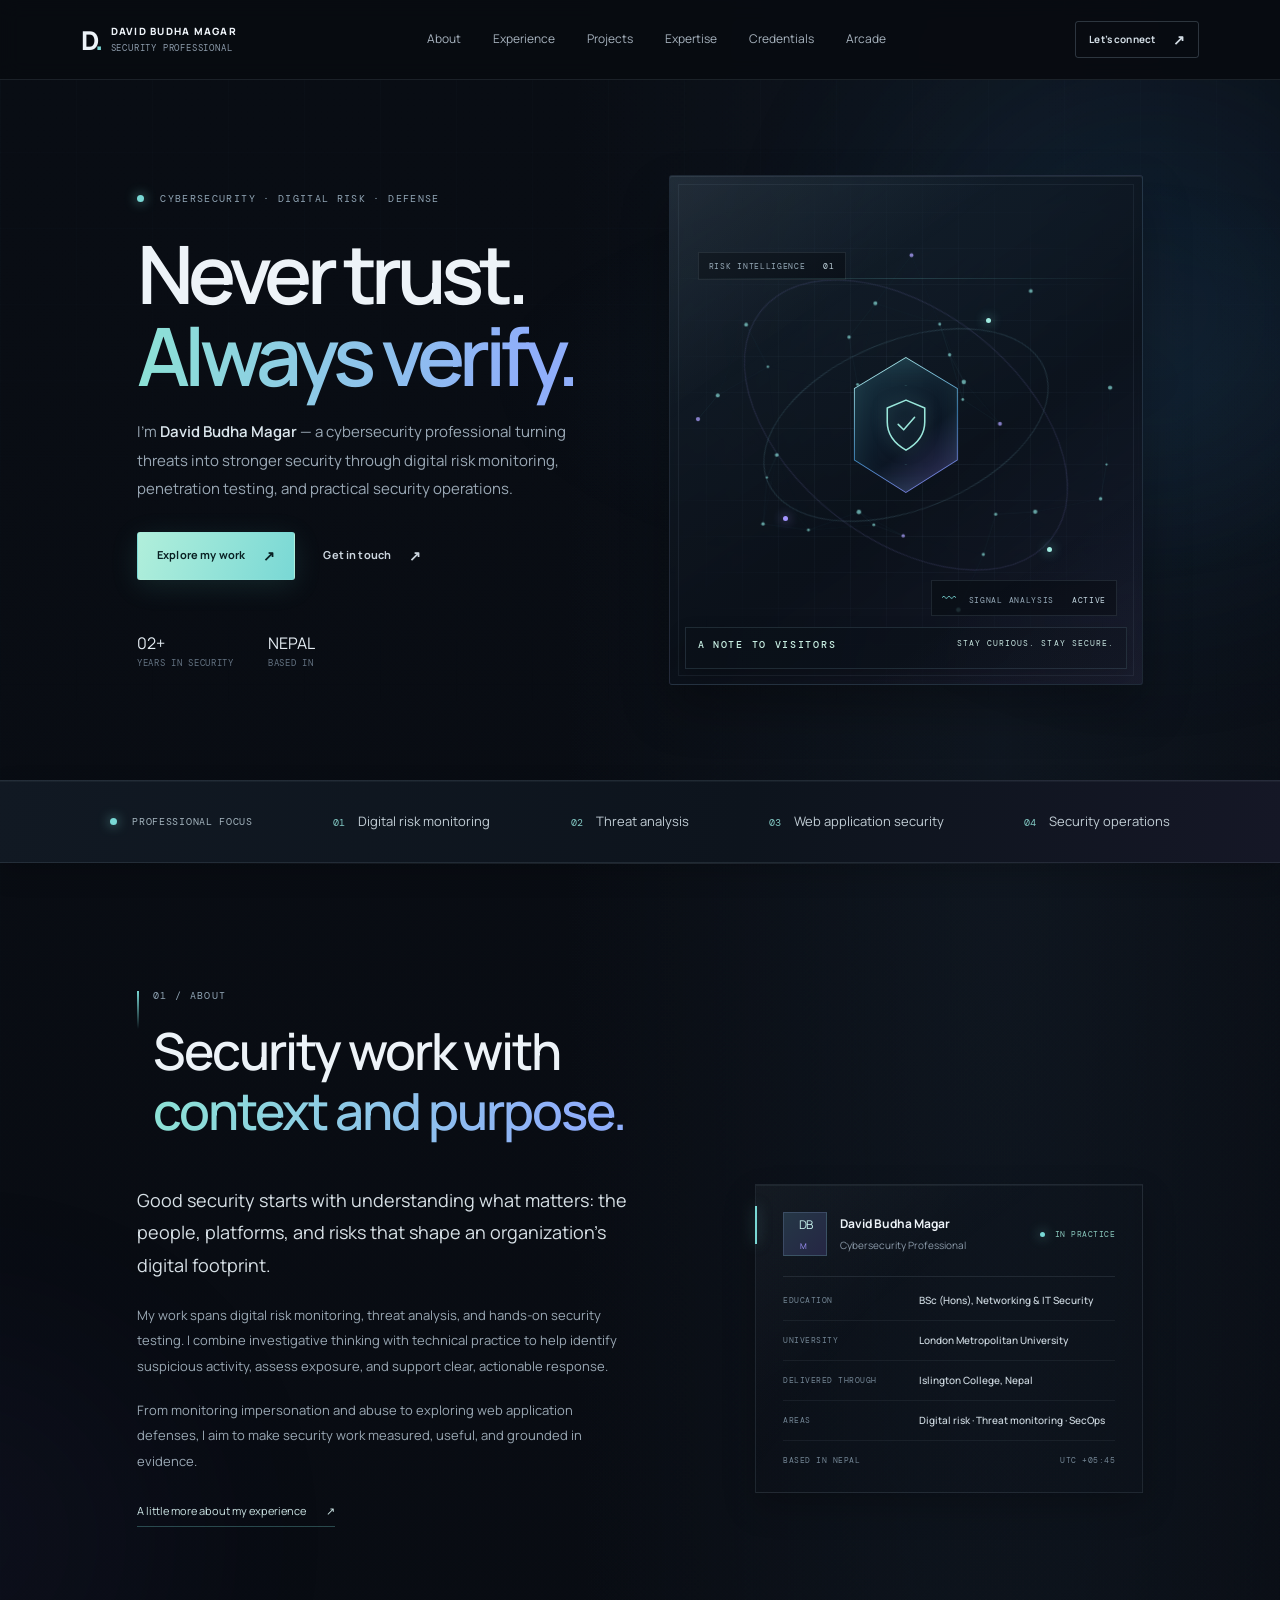
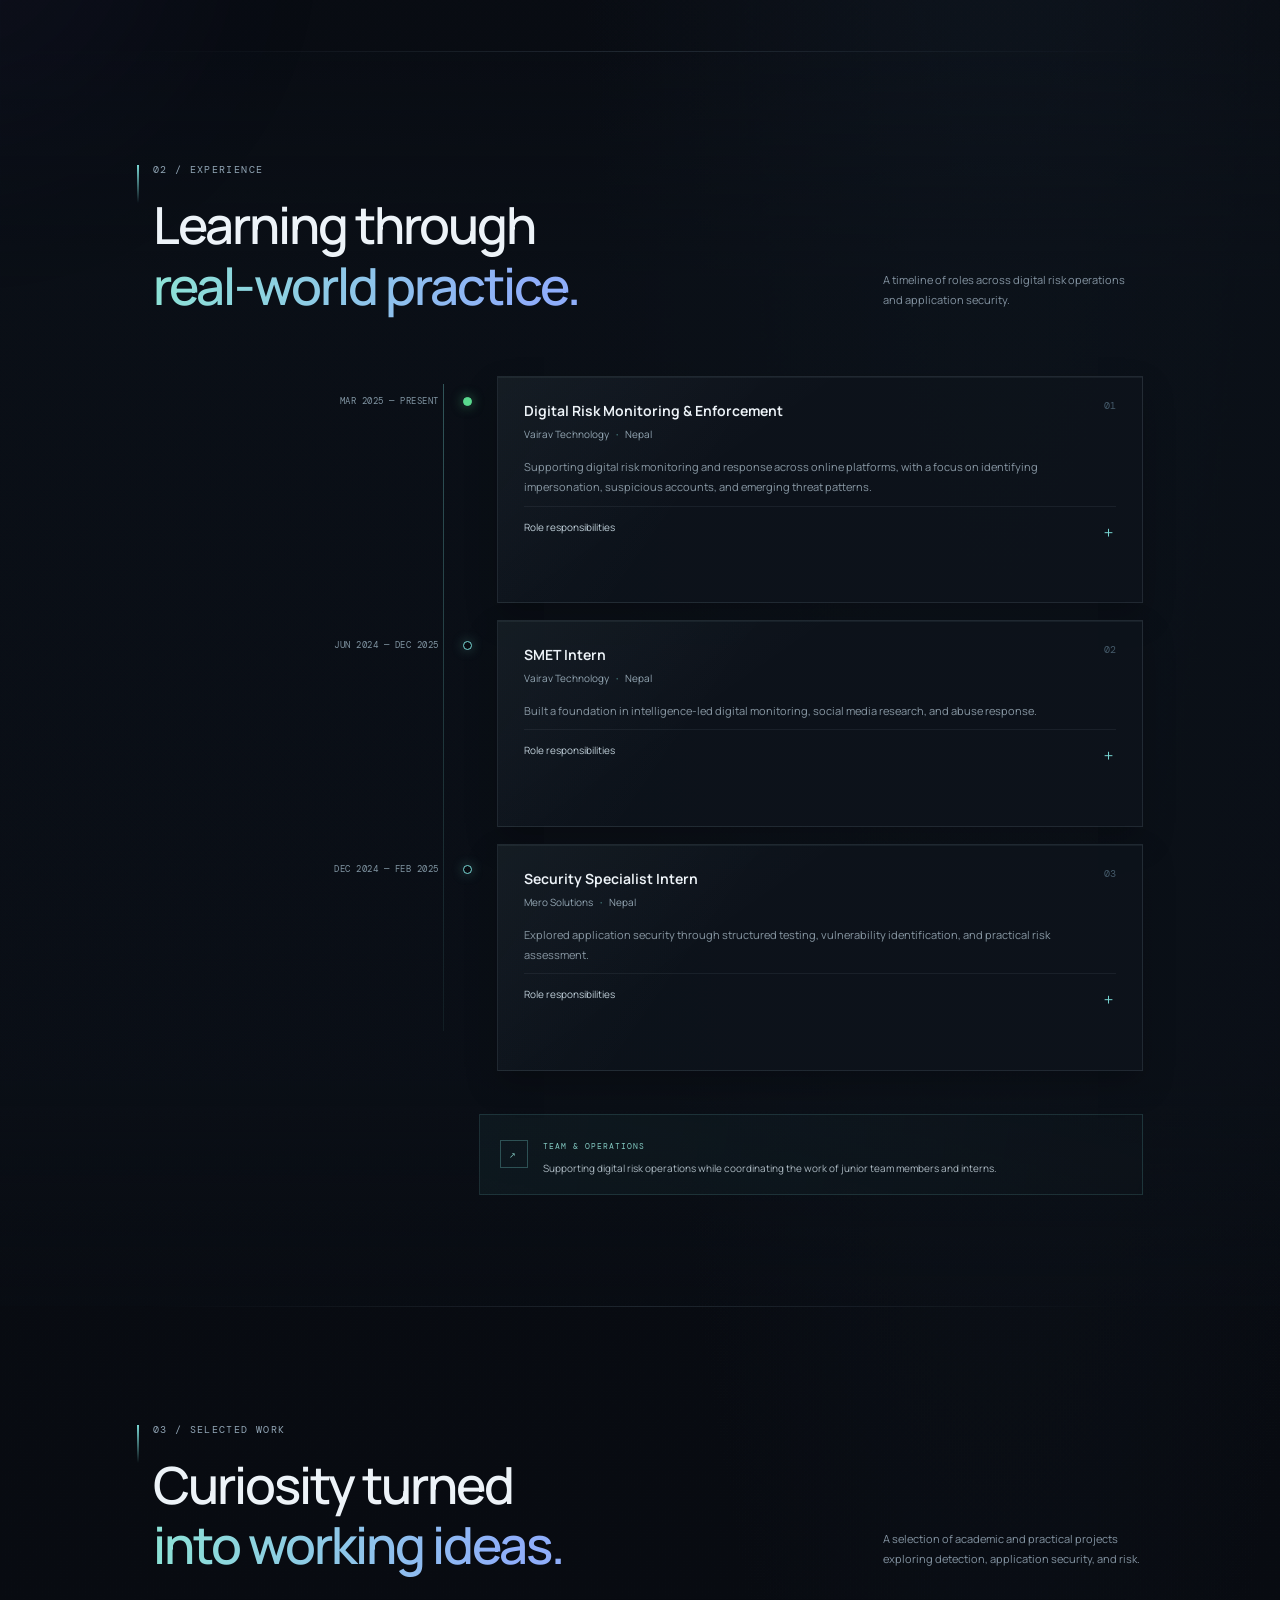
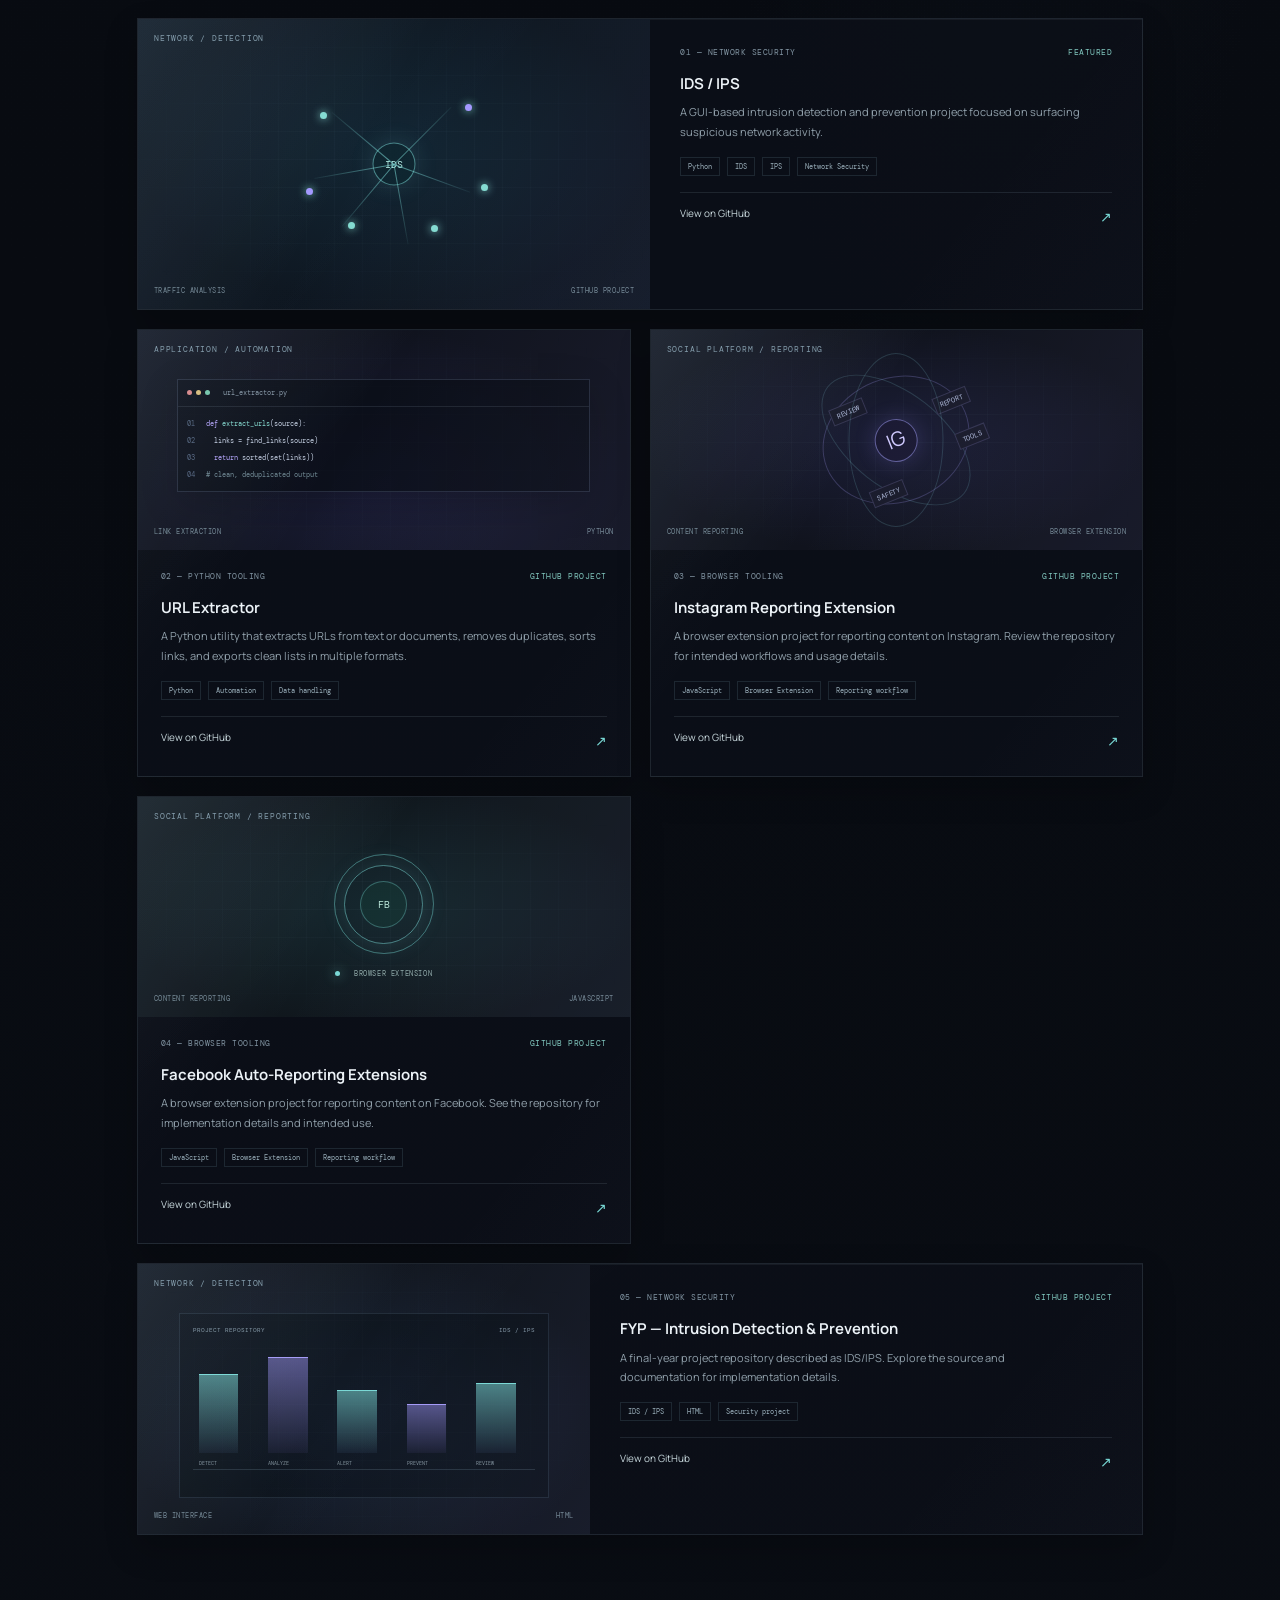
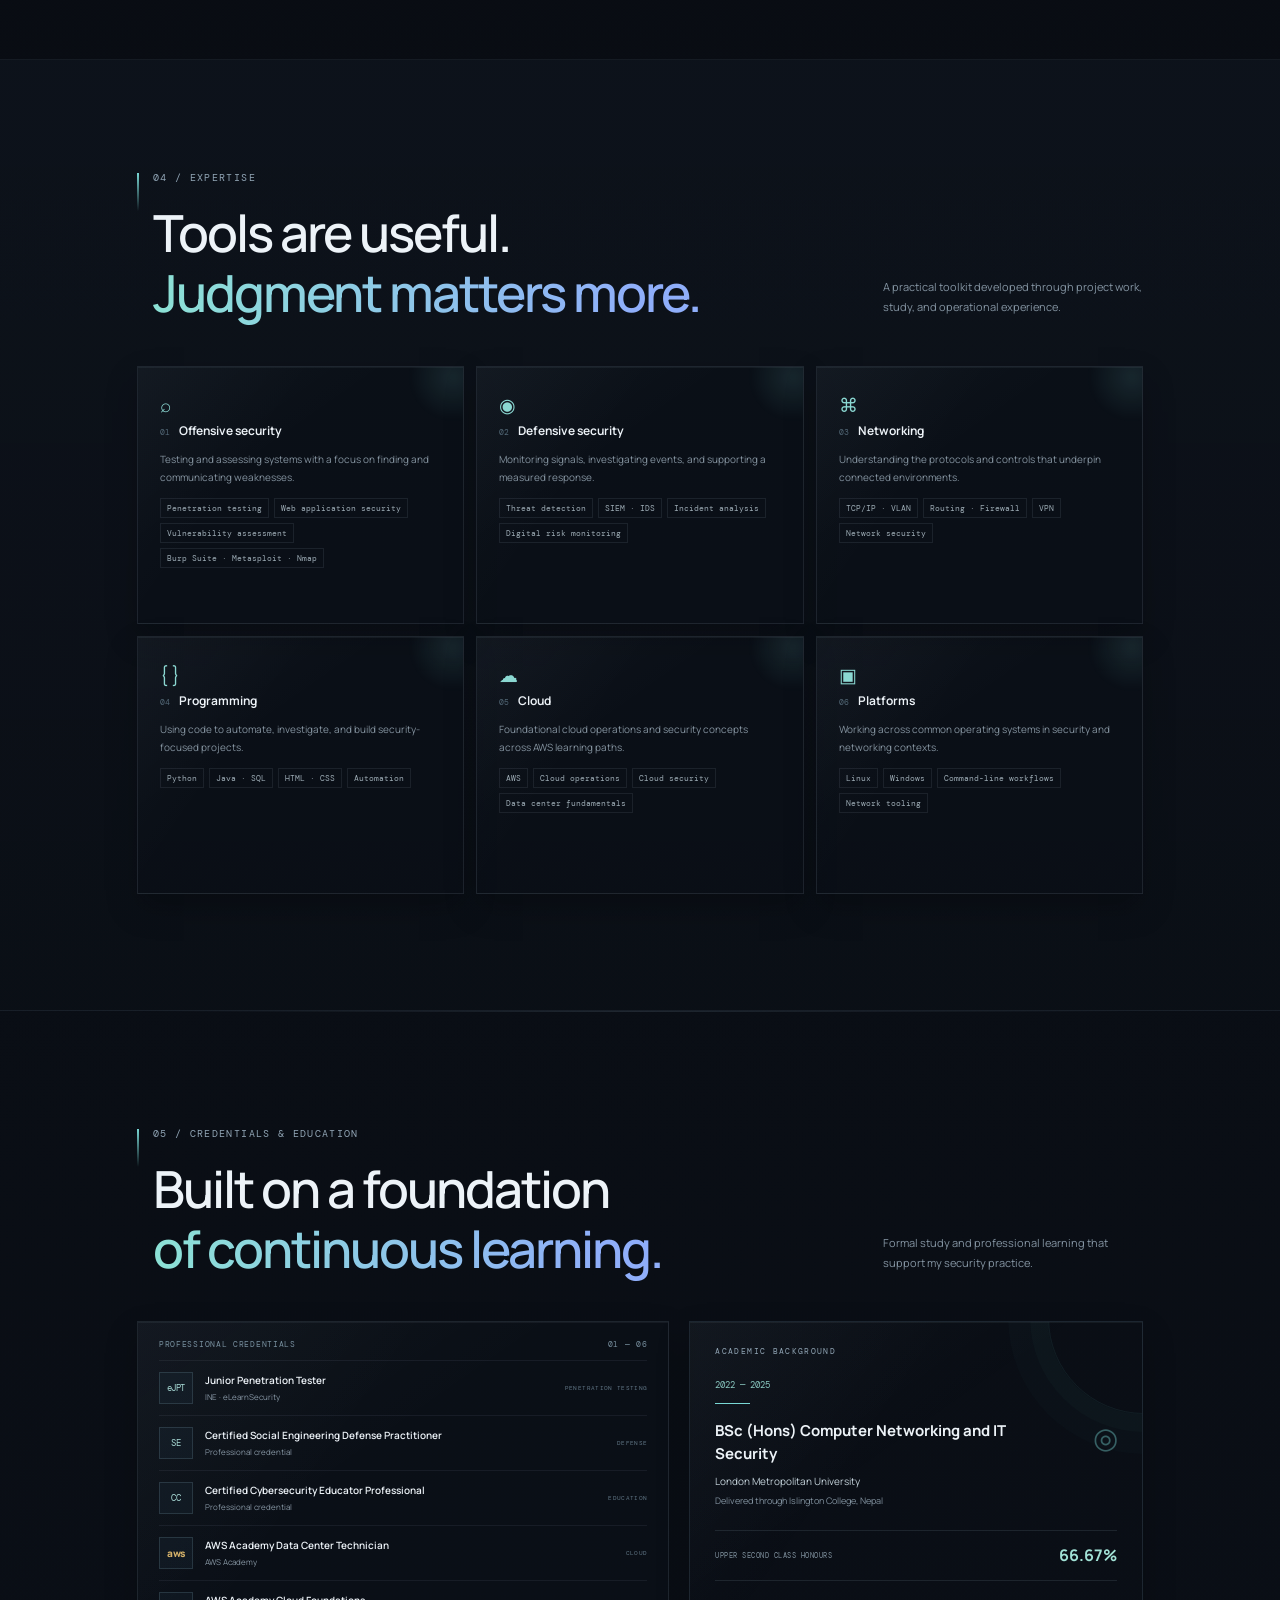
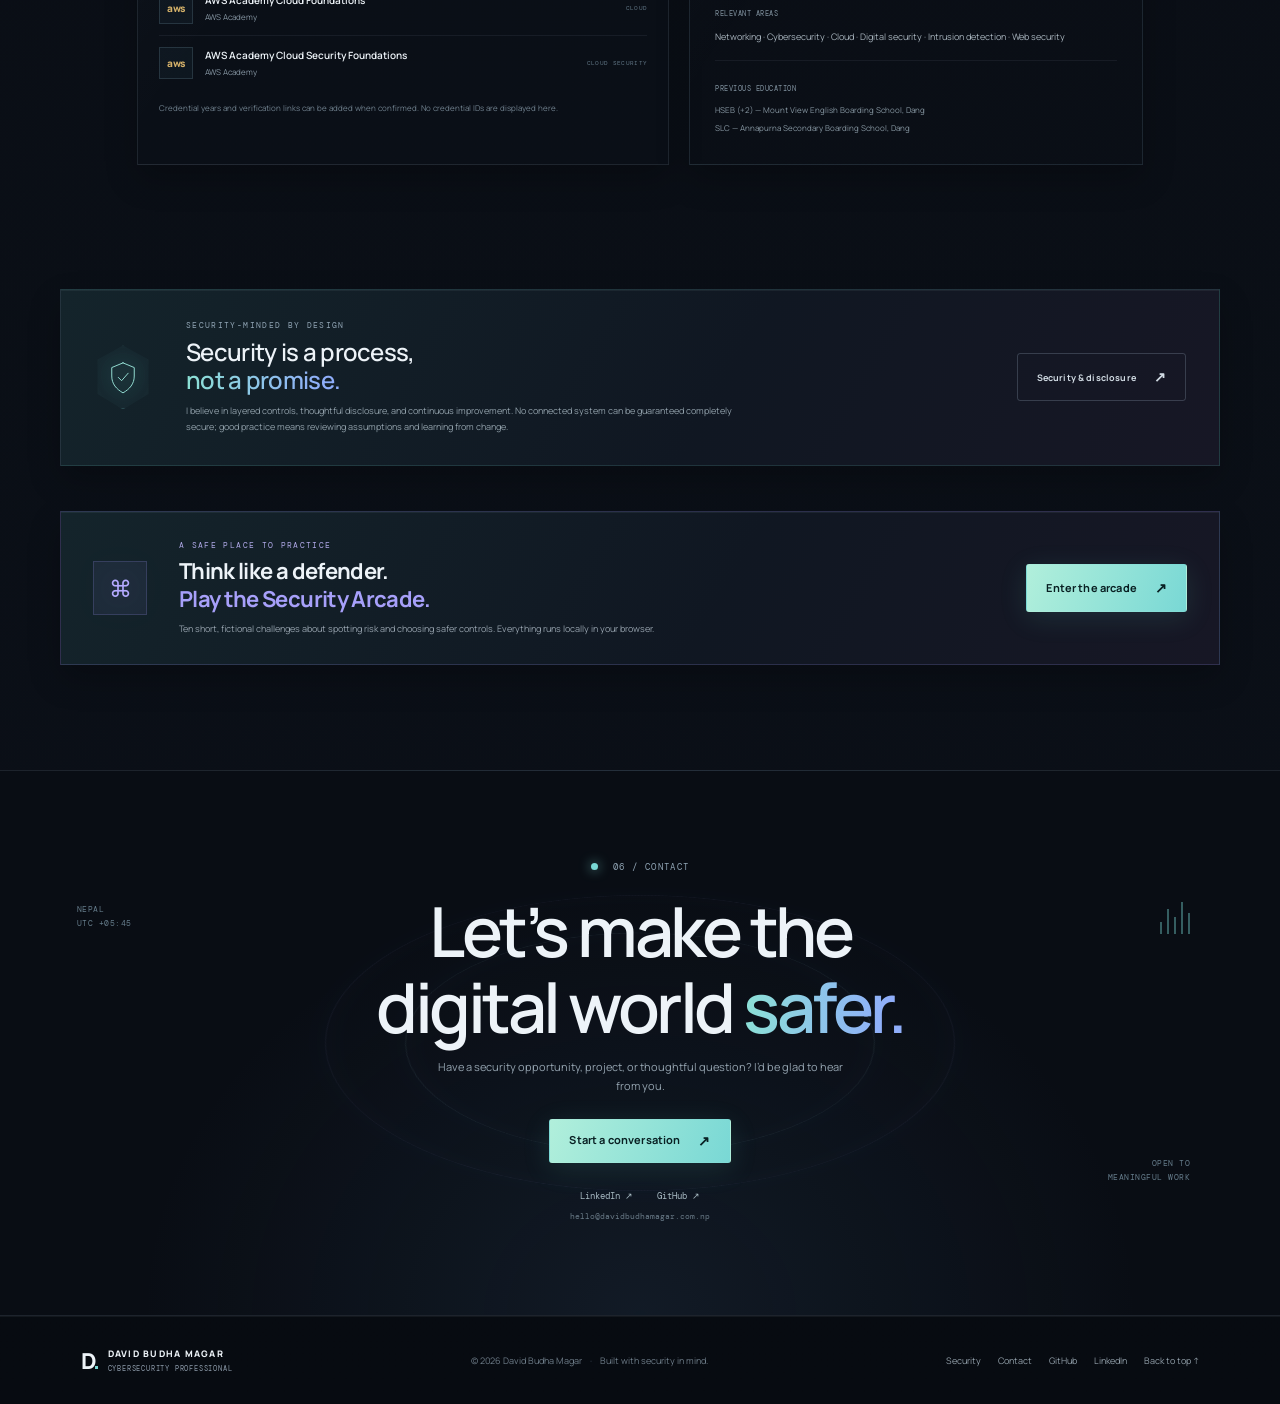
==== commit a930e0cf: "Add social previews and document share image" ====
--- a/index.html
+++ b/index.html
@@ -15,6 +15,26 @@
     />
     <meta property="og:type" content="website" />
     <meta property="og:url" content="https://www.davidbudhamagar.com.np/" />
+    <meta property="og:site_name" content="David Budha Magar" />
+    <meta property="og:image" content="https://www.davidbudhamagar.com.np/og-preview.png" />
+    <meta property="og:image:type" content="image/png" />
+    <meta property="og:image:width" content="1200" />
+    <meta property="og:image:height" content="630" />
+    <meta
+      property="og:image:alt"
+      content="David Budha Magar — cybersecurity professional. Never trust. Always verify."
+    />
+    <meta name="twitter:card" content="summary_large_image" />
+    <meta name="twitter:title" content="David Budha Magar | Cybersecurity Professional" />
+    <meta
+      name="twitter:description"
+      content="Digital risk intelligence, penetration testing and security operations."
+    />
+    <meta name="twitter:image" content="https://www.davidbudhamagar.com.np/og-preview.png" />
+    <meta
+      name="twitter:image:alt"
+      content="David Budha Magar — cybersecurity professional. Never trust. Always verify."
+    />
     <link rel="canonical" href="https://www.davidbudhamagar.com.np/" />
     <link rel="preconnect" href="https://fonts.googleapis.com" />
     <link rel="preconnect" href="https://fonts.gstatic.com" crossorigin />
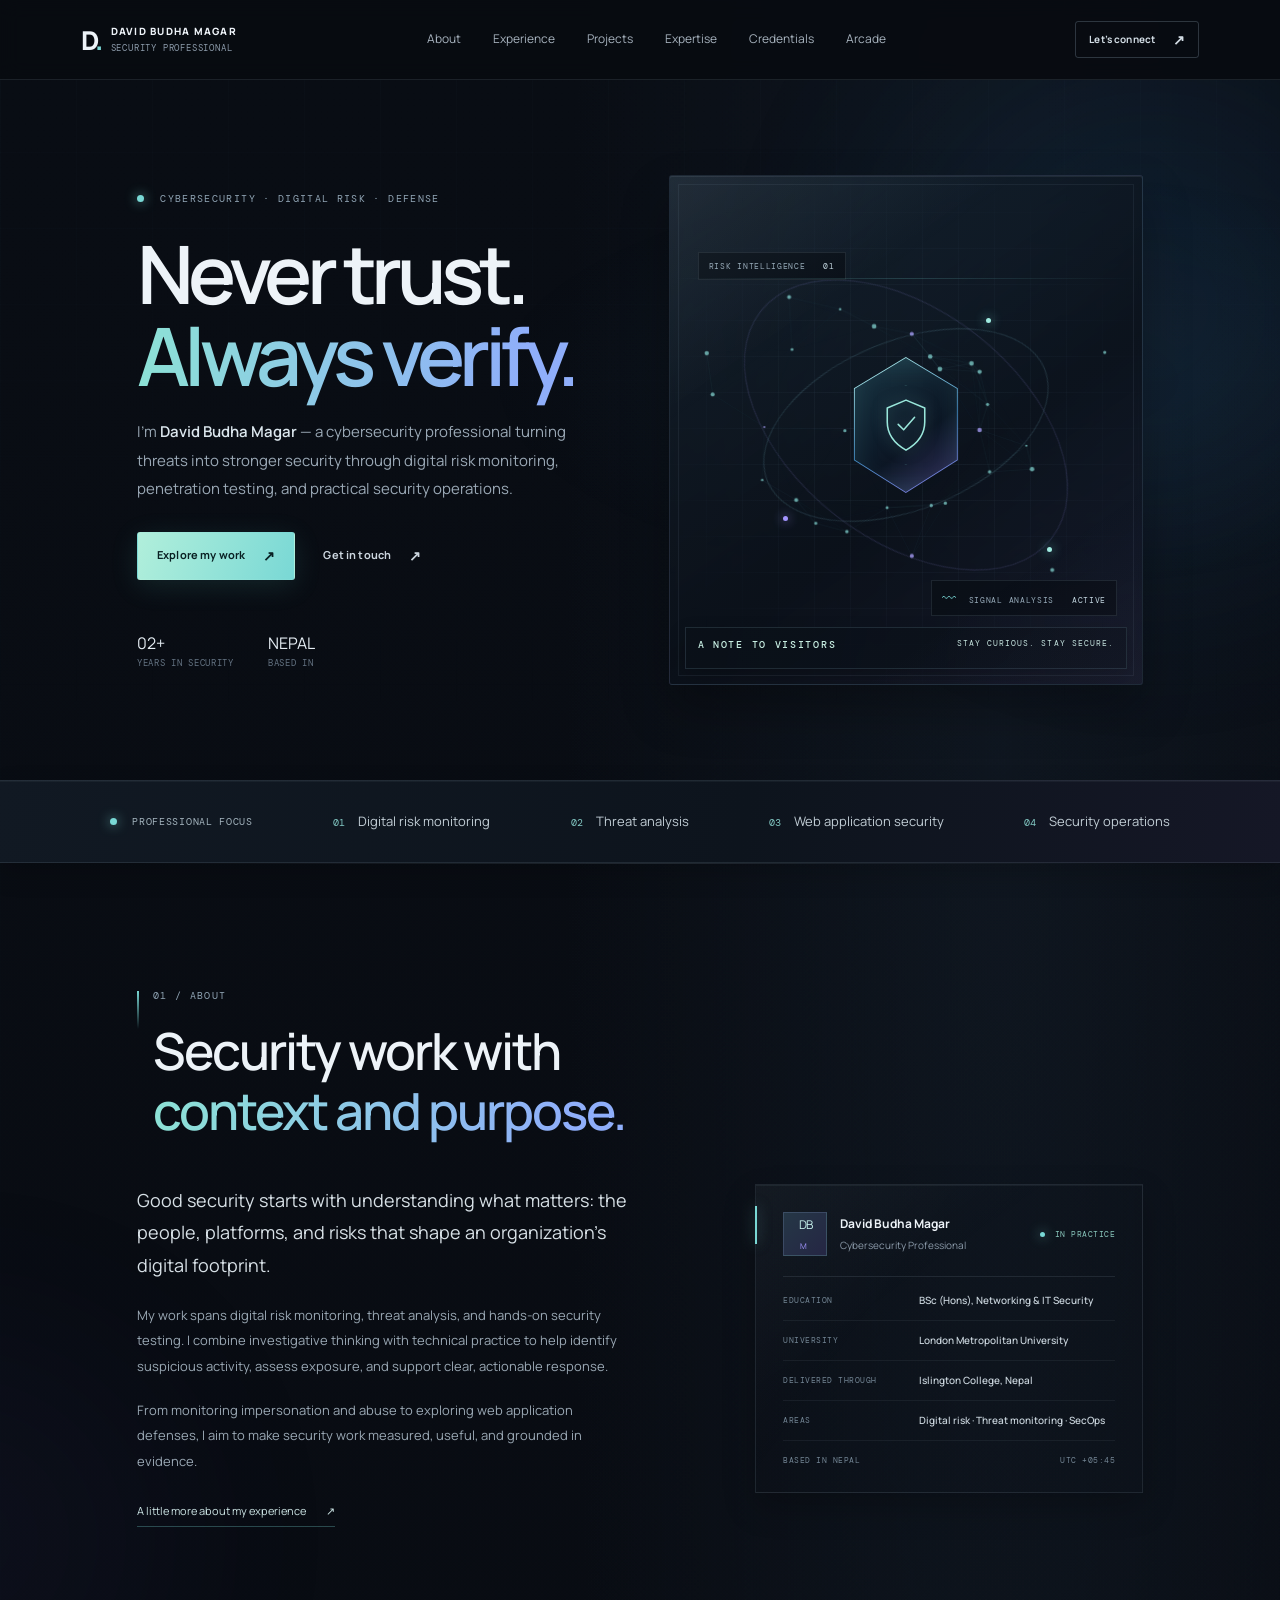
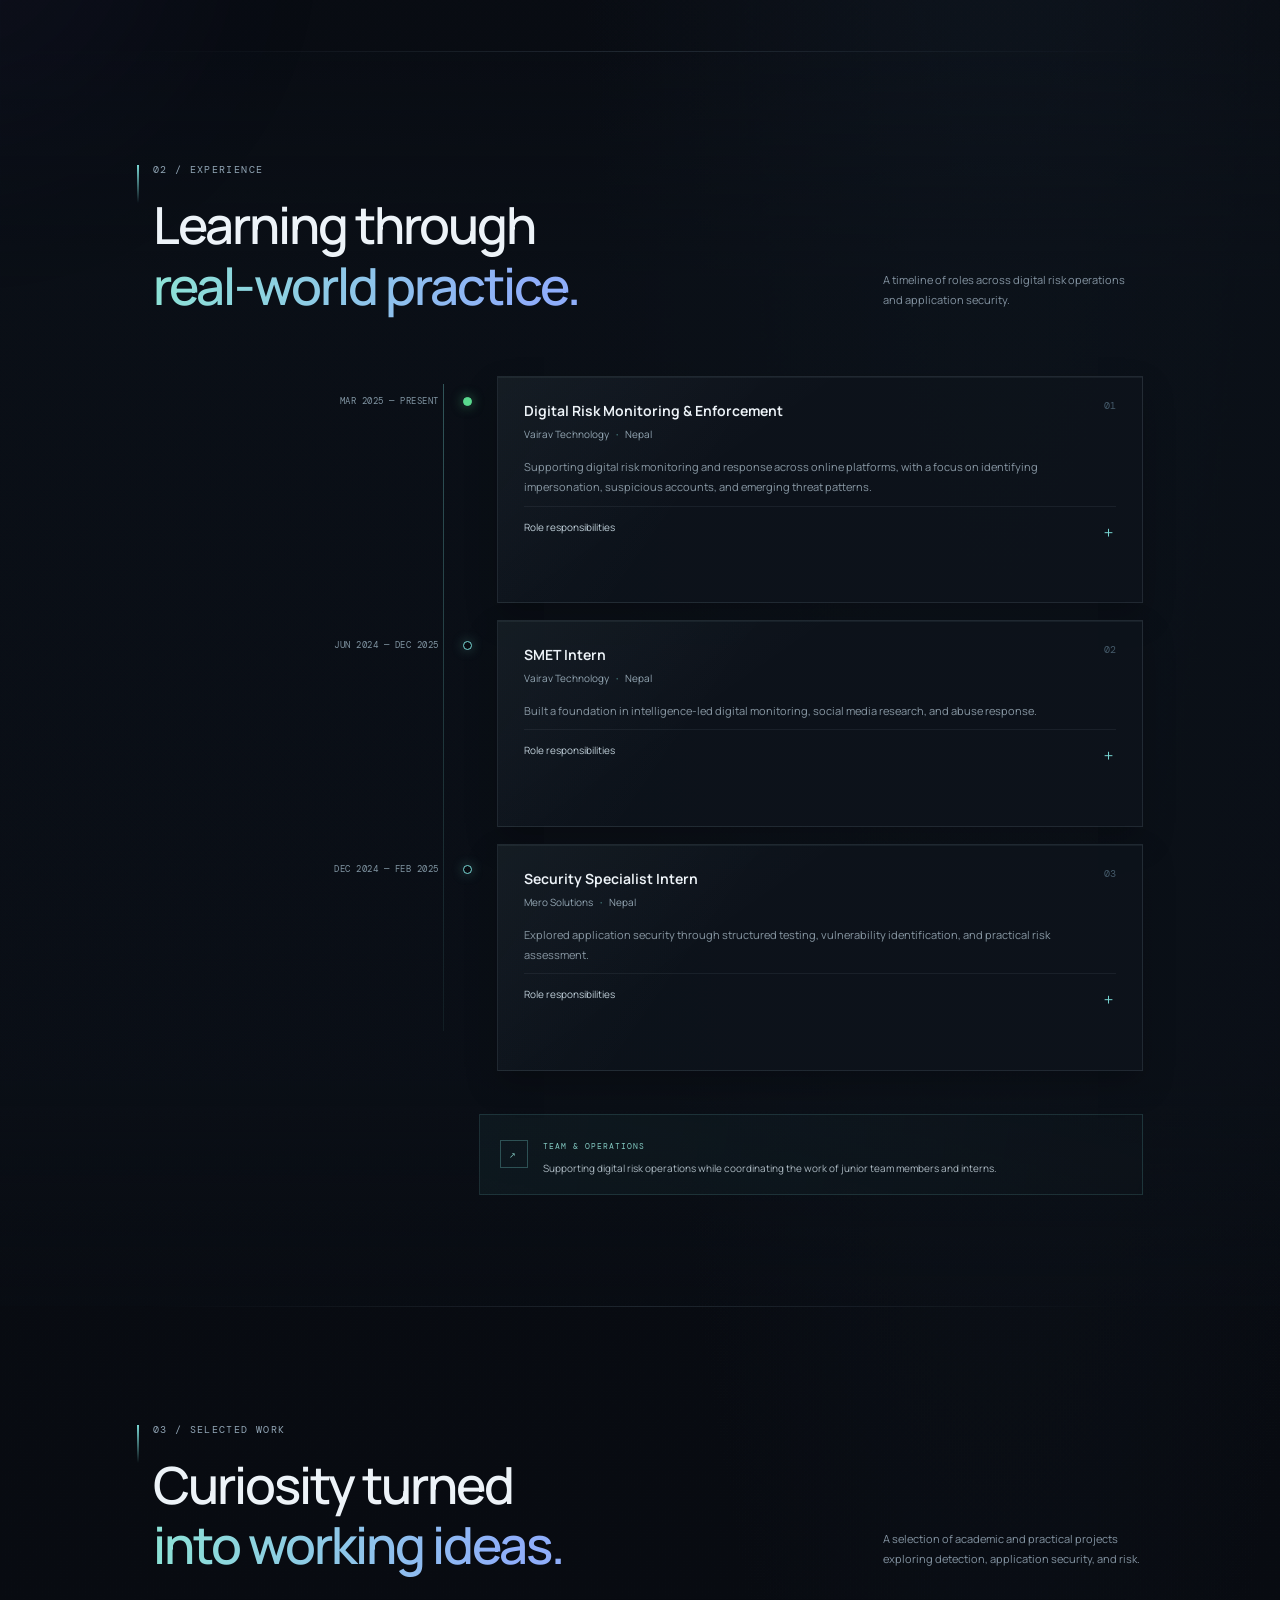
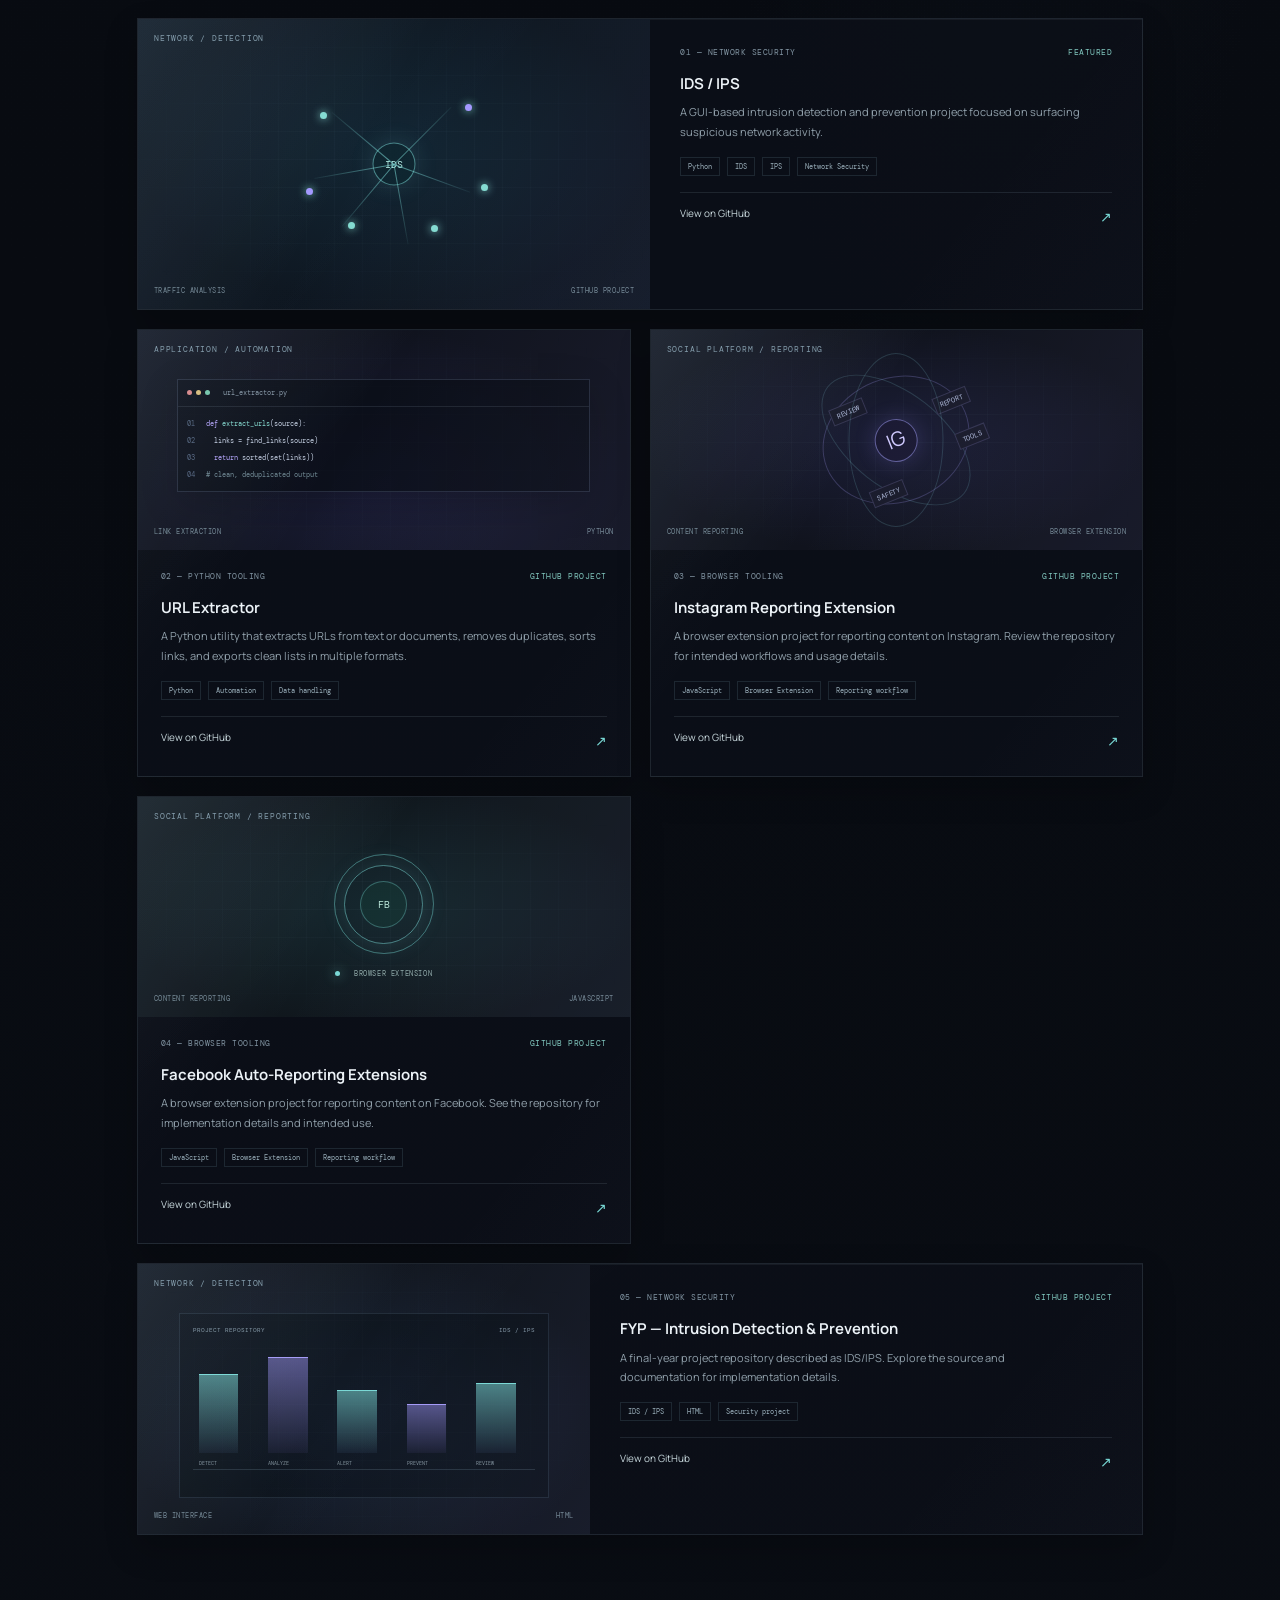
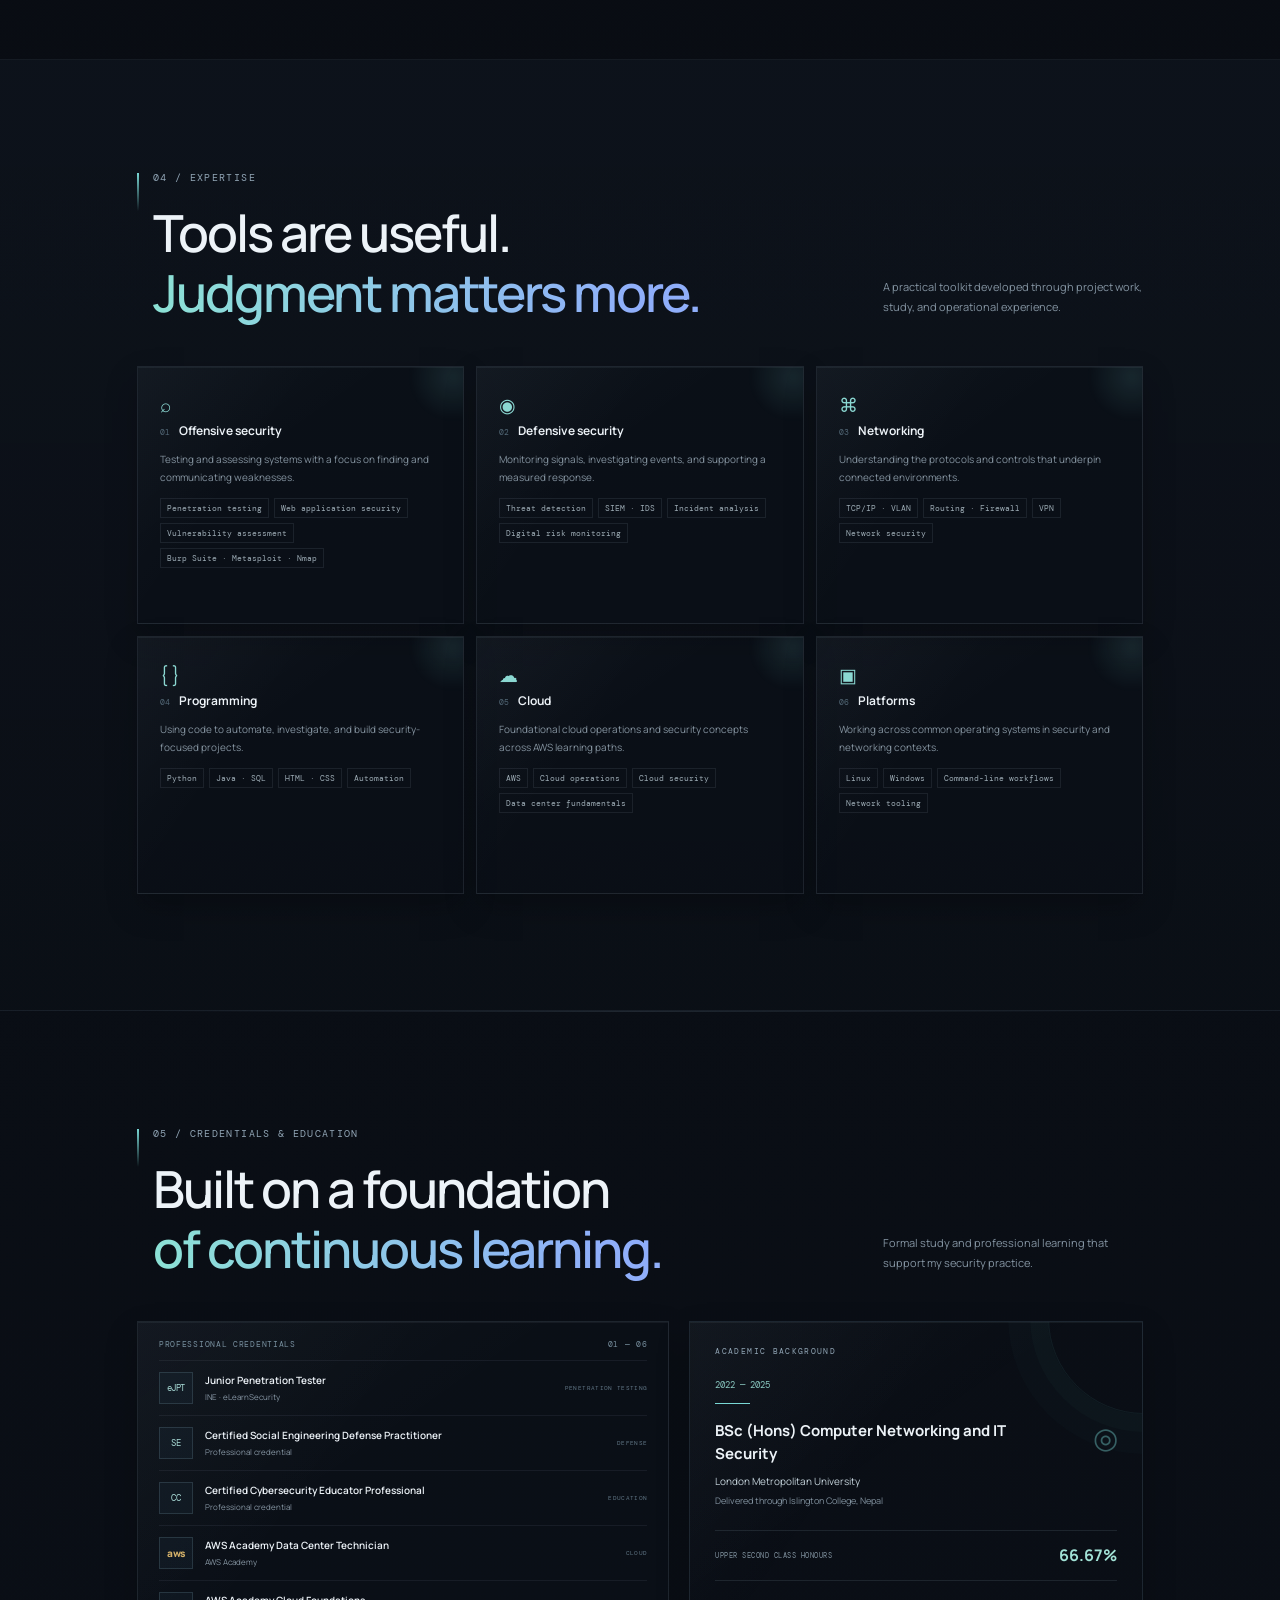
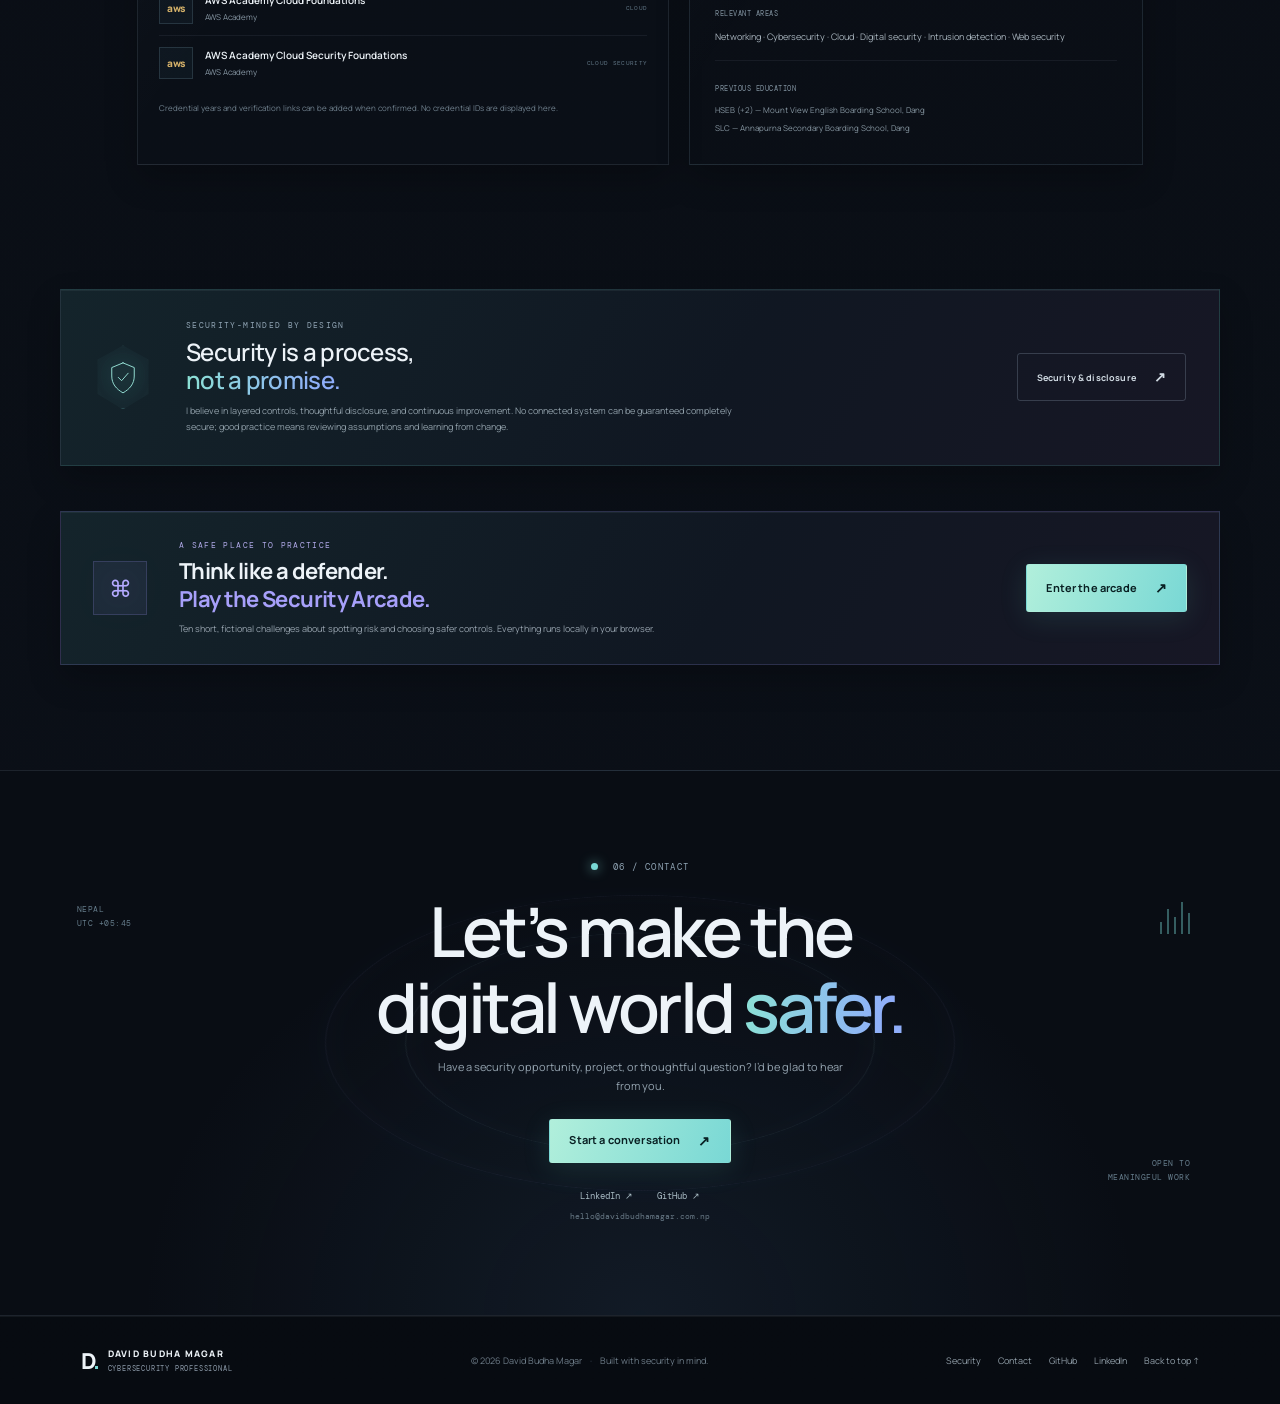
==== commit 16e1cbce: "Add branded favicon to page" ====
--- a/index.html
+++ b/index.html
@@ -4,6 +4,7 @@
     <meta charset="utf-8" />
     <meta name="viewport" content="width=device-width,initial-scale=1" />
     <meta name="theme-color" content="#080b11" />
+    <link rel="icon" type="image/svg+xml" href="/favicon.svg?v=1" />
     <meta
       name="description"
       content="David Budha Magar — cybersecurity professional focused on digital risk monitoring, penetration testing and threat analysis."
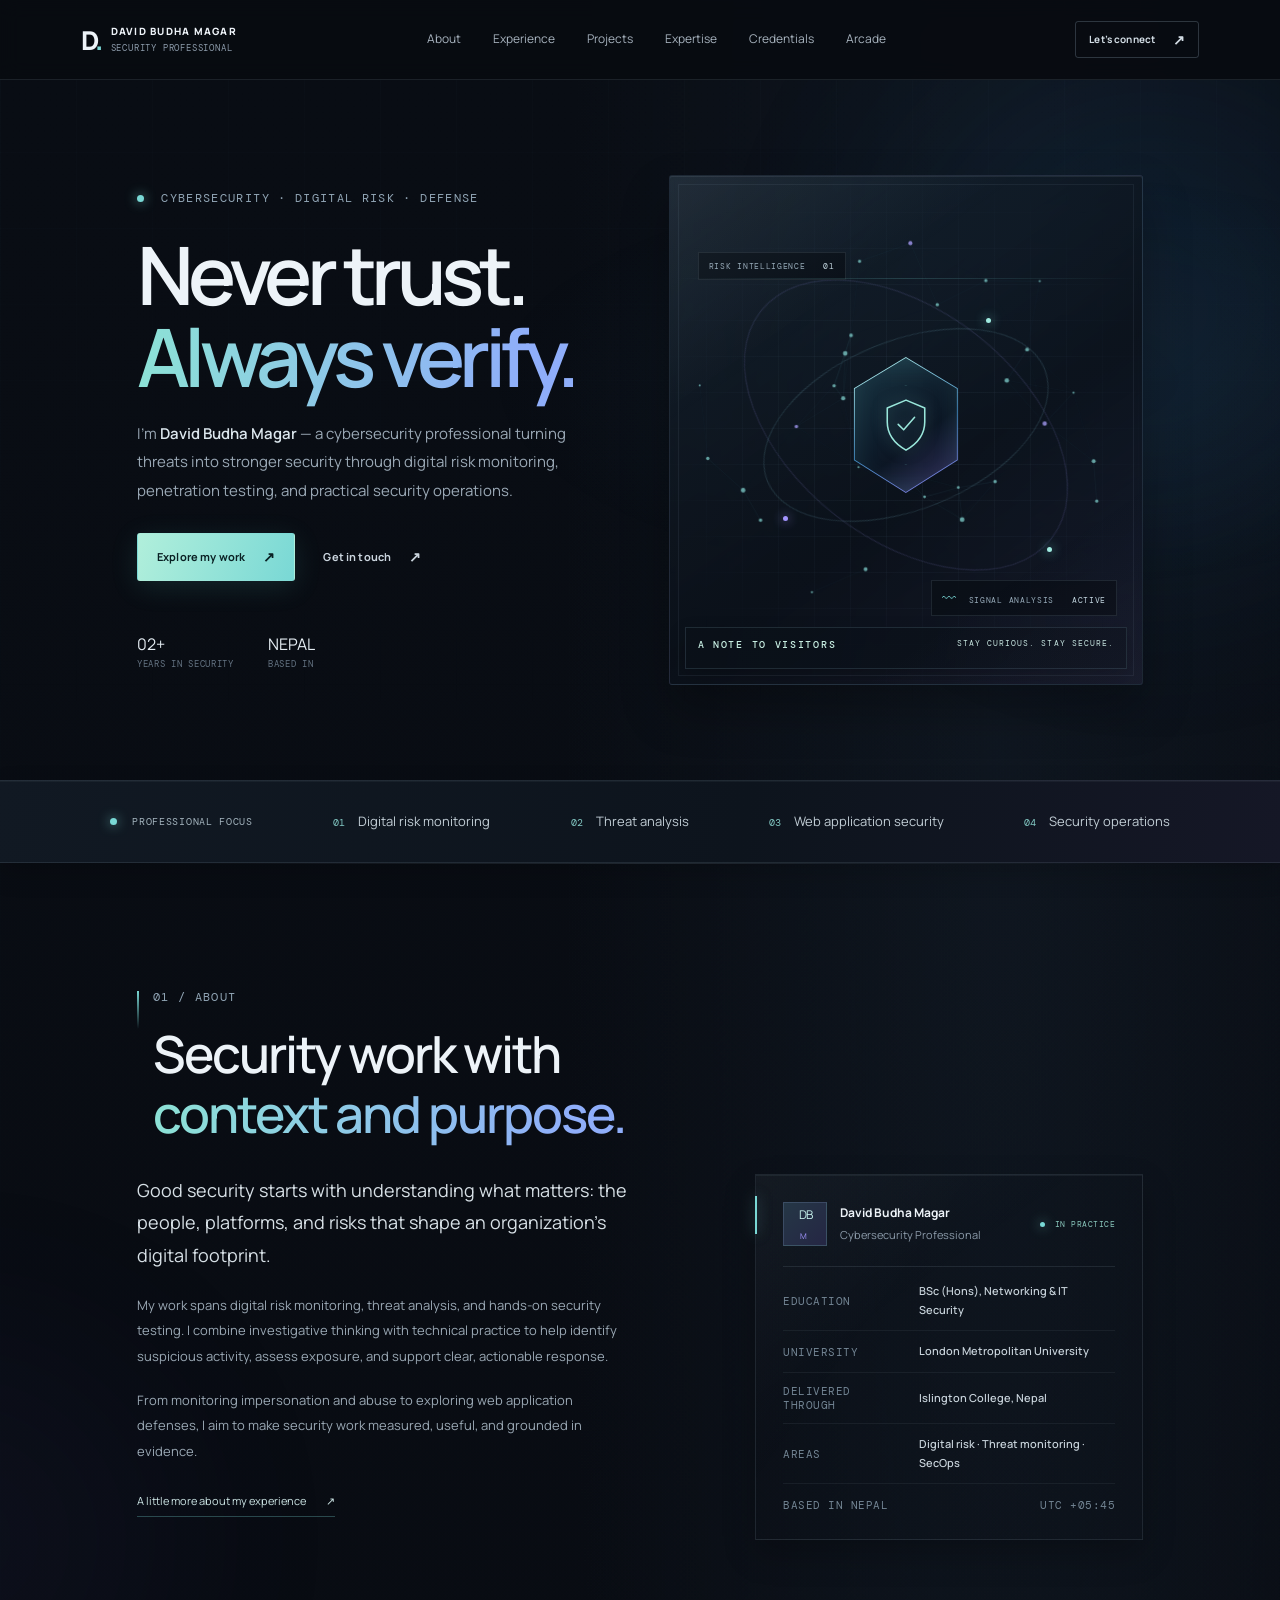
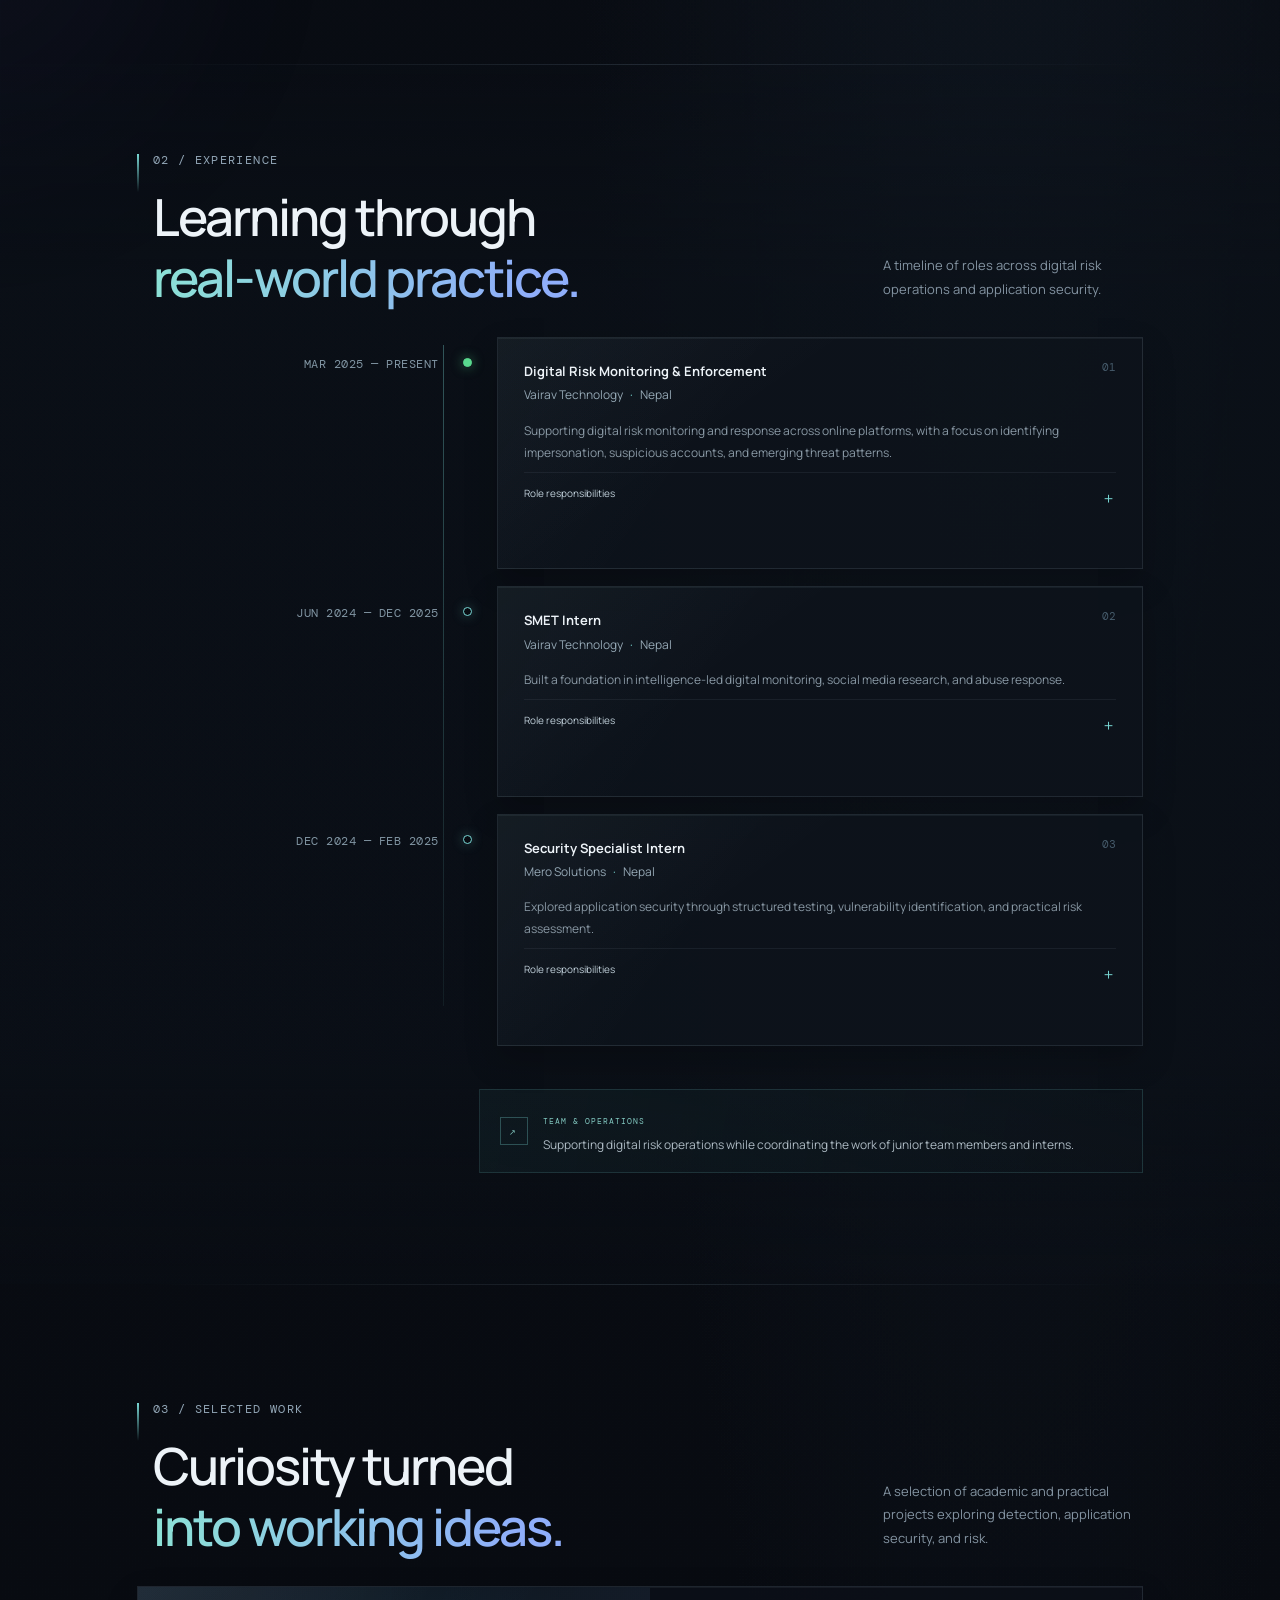
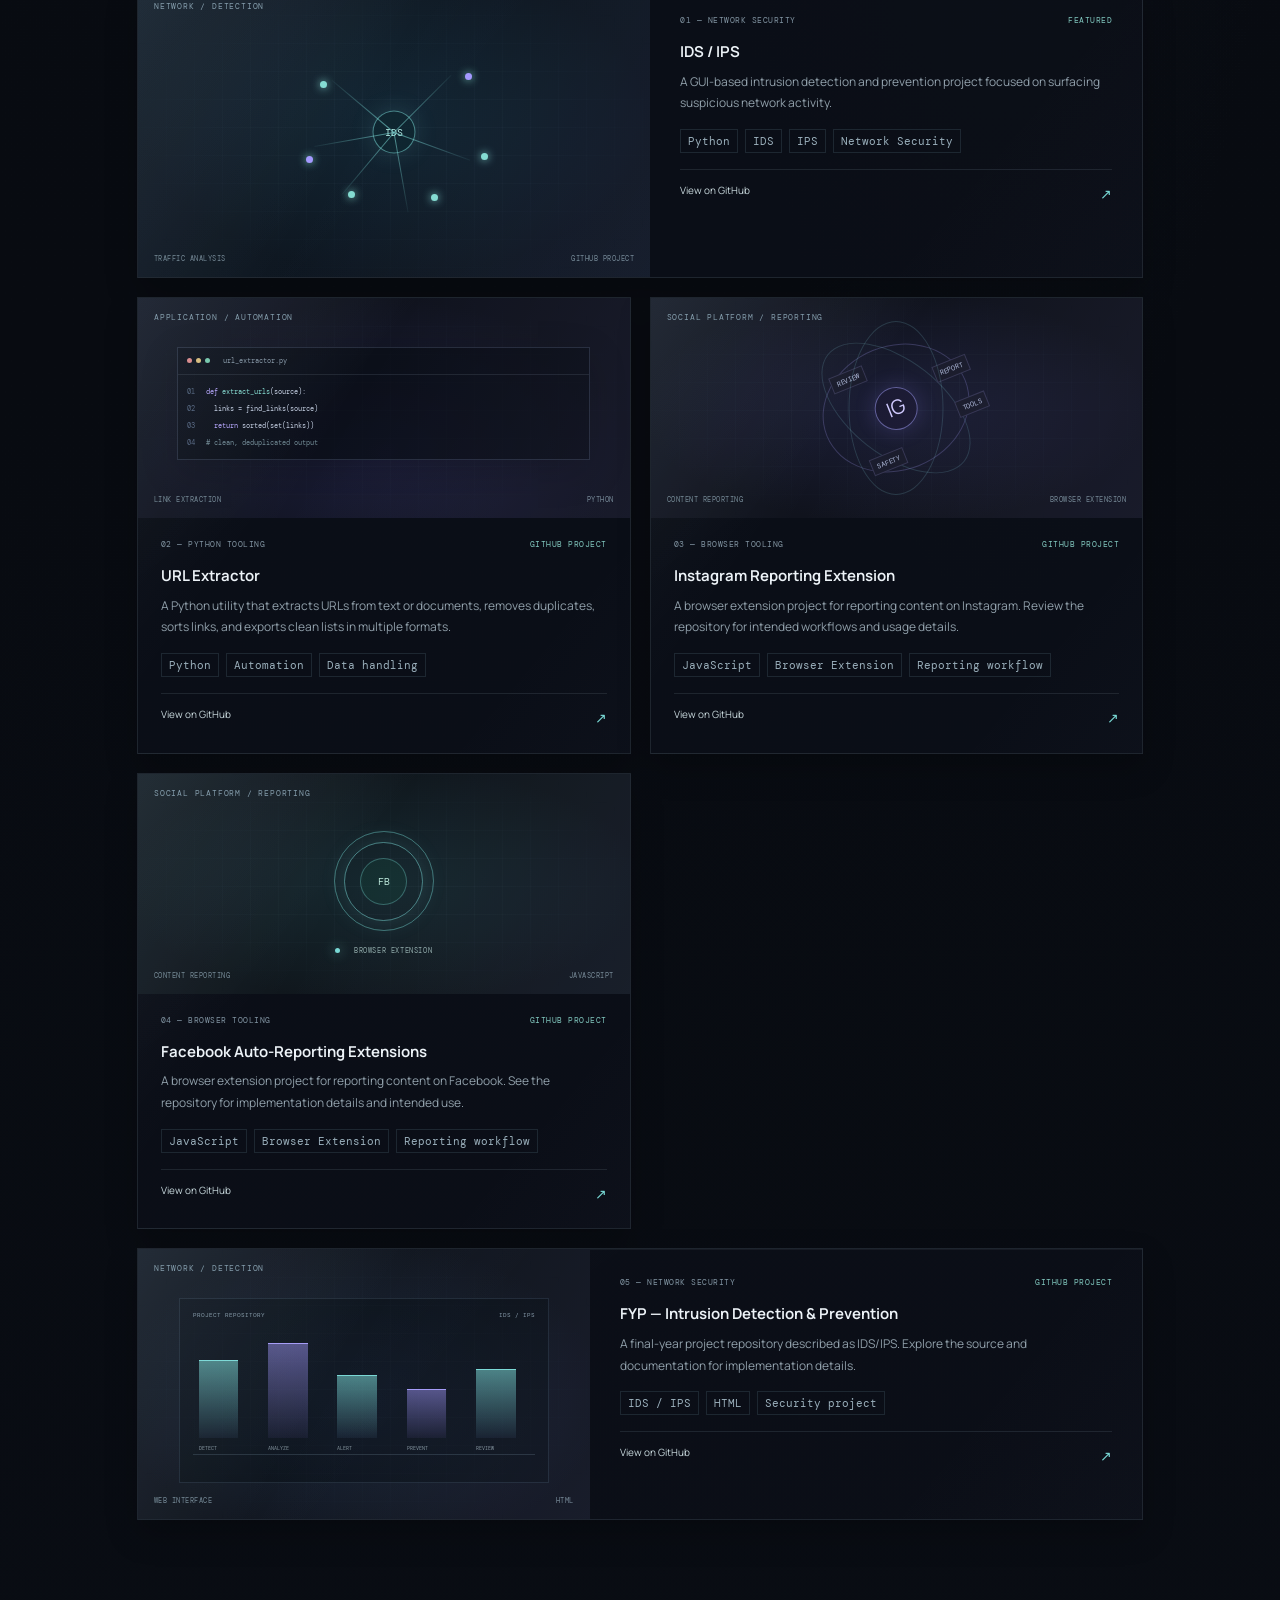
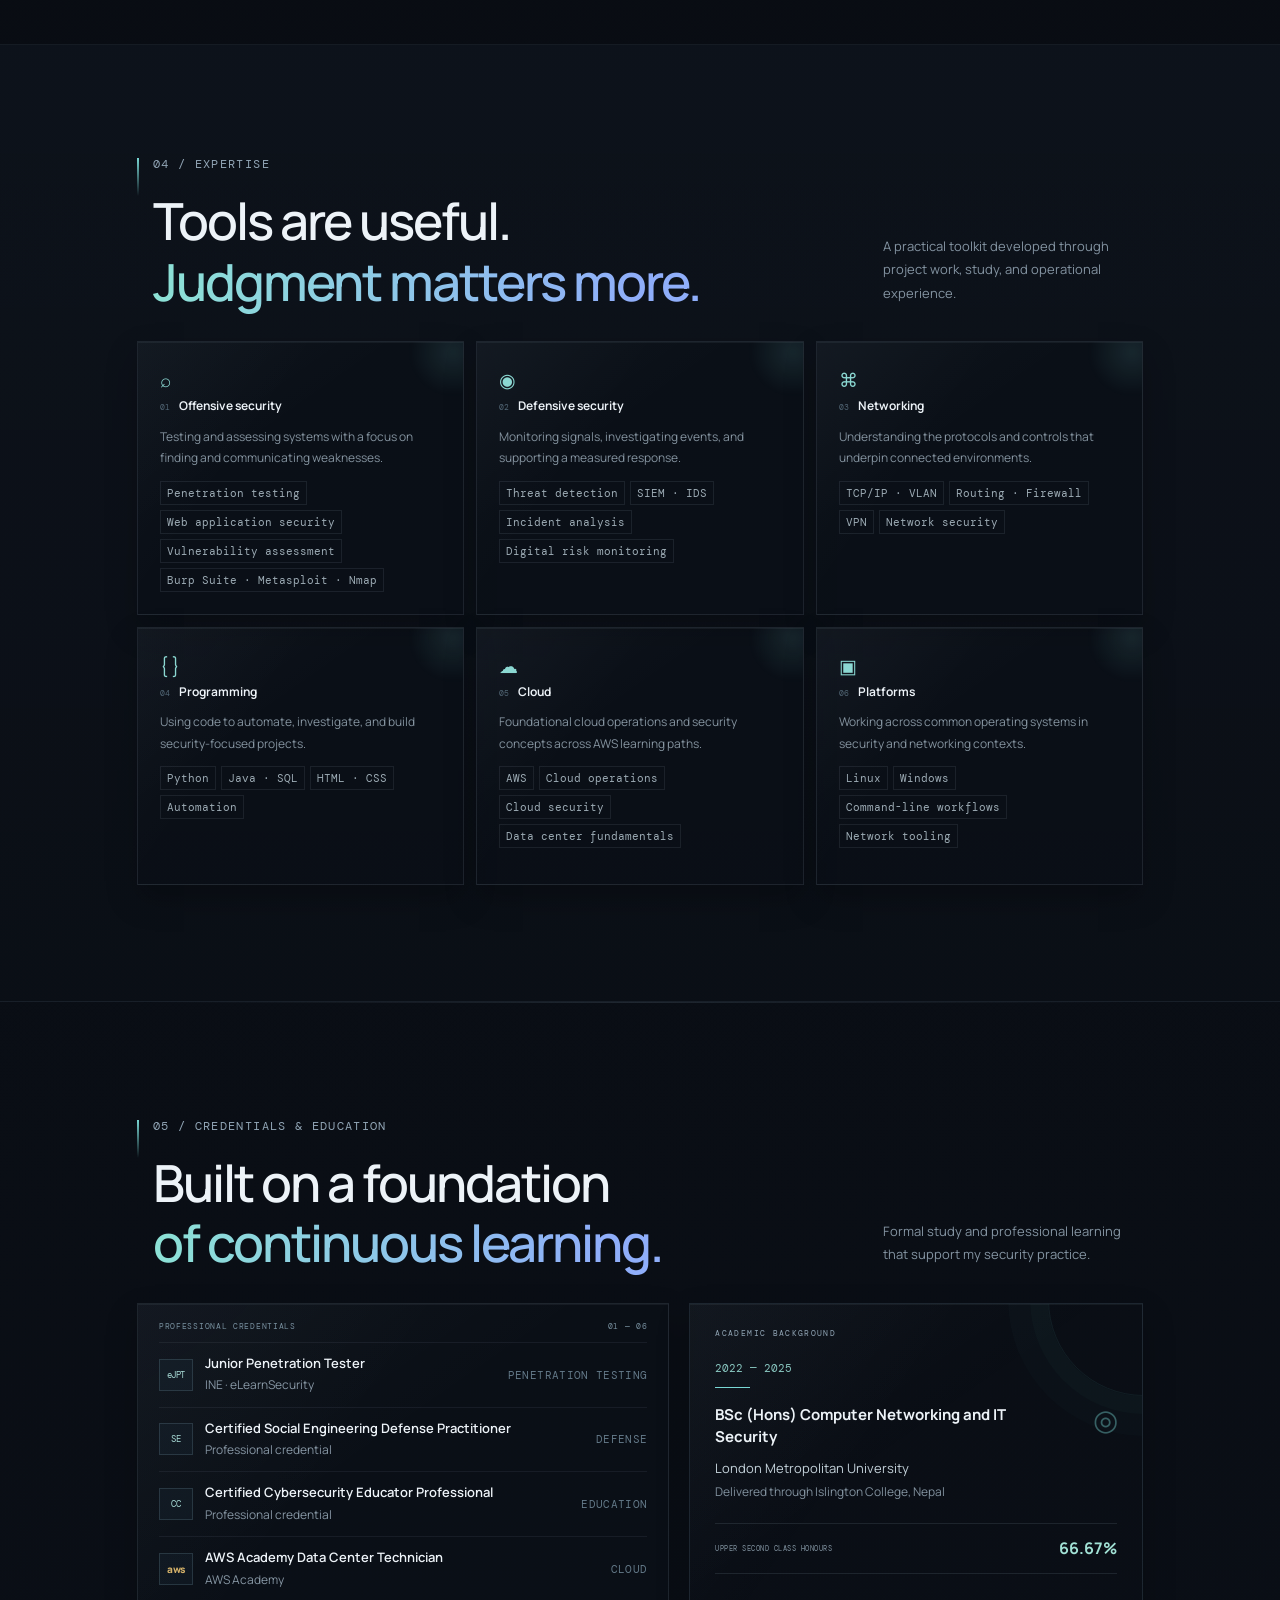
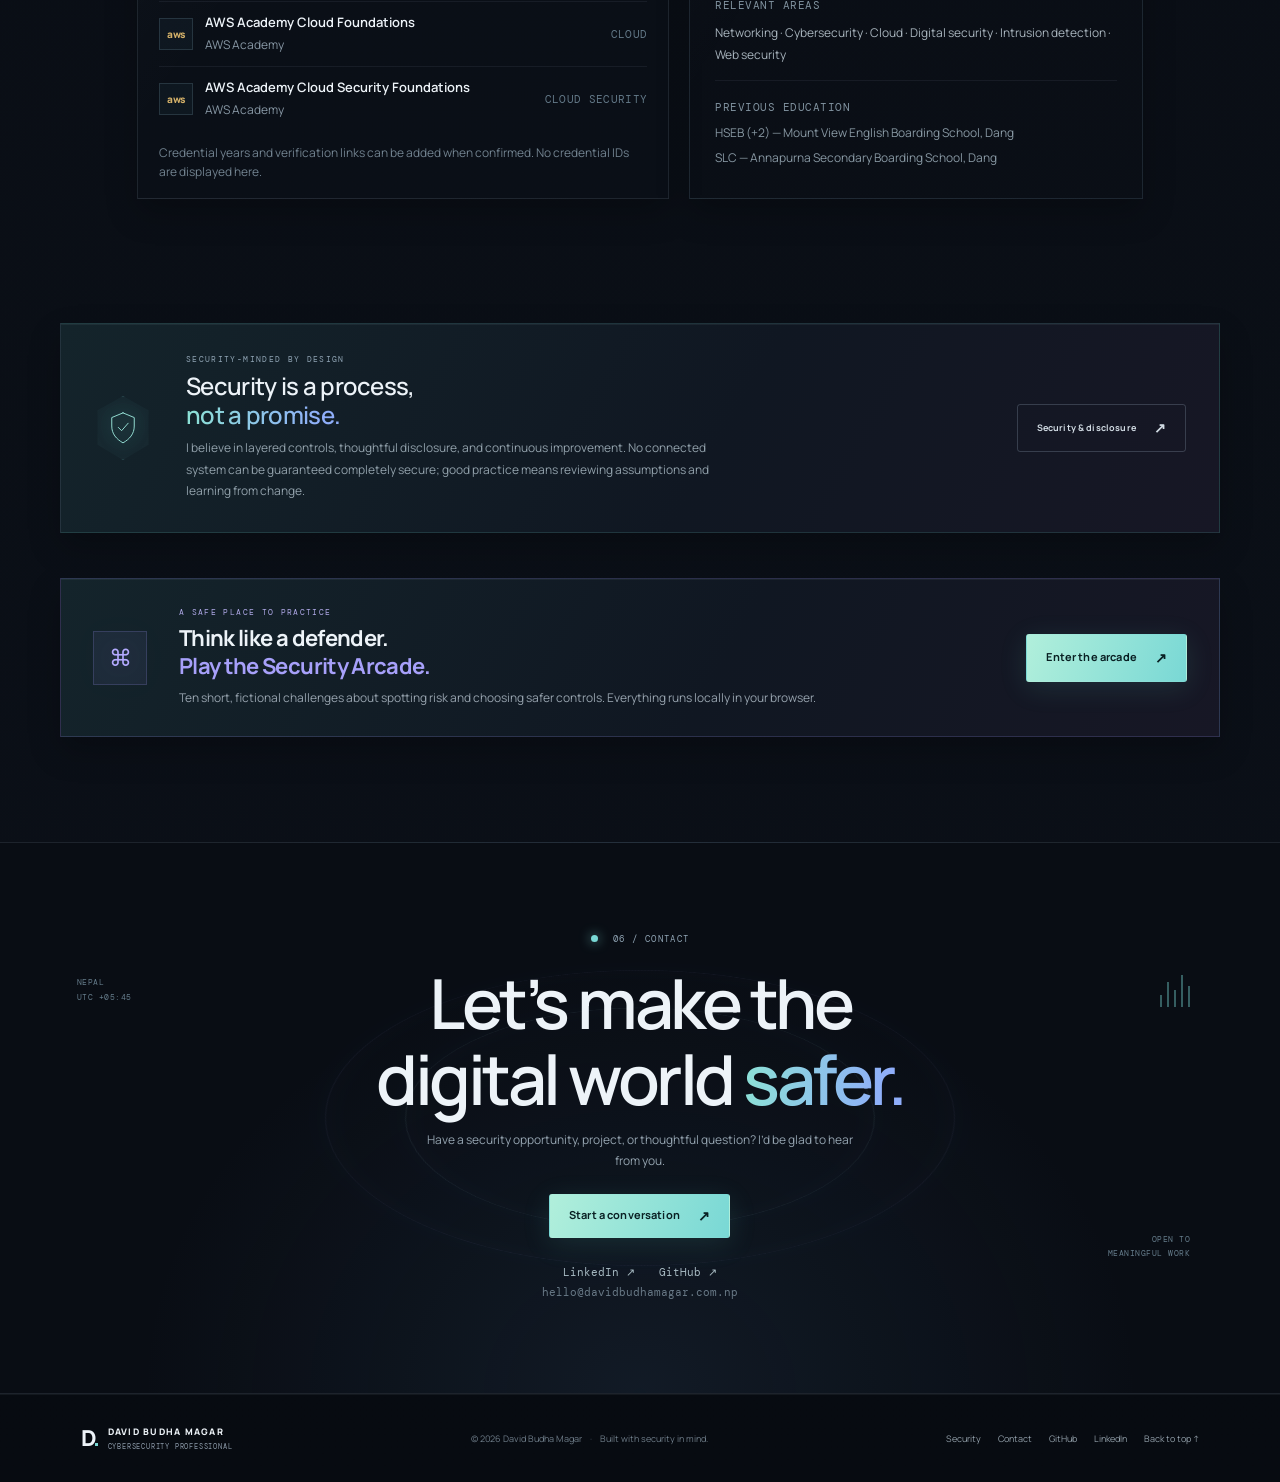
==== commit 1678f5e0: "Refresh readable typography styles" ====
--- a/index.html
+++ b/index.html
@@ -43,7 +43,7 @@
       href="https://fonts.googleapis.com/css2?family=DM+Mono:wght@400;500&family=Manrope:wght@400;500;600;700;800&display=swap"
       rel="stylesheet"
     />
-    <link rel="stylesheet" href="styles.css?v=mobile-layout-20261017-v2" />
+    <link rel="stylesheet" href="styles.css?v=readable-type-20261017-v1" />
     <title>David Budha Magar — Cybersecurity Professional</title>
     <script type="application/ld+json">
       {
--- a/styles.css
+++ b/styles.css
@@ -3695,3 +3695,67 @@
   }
 }
 
+
+/* Improve section rhythm and bring supporting copy to a comfortable reading size. */
+.section-heading {
+  margin-bottom: 30px;
+}
+.experience-section {
+  padding-top: 88px;
+}
+.experience-section .timeline {
+  margin-top: 24px;
+}
+main .eyebrow,
+main .timeline-date,
+main .company,
+main .timeline-card > p,
+main .timeline-card summary,
+main .timeline-card .expand-content,
+main .team-note p,
+main .project-body p,
+main .skill-card > p,
+main .credential-row p,
+main .credential-note,
+main .edu-delivery,
+main .education-focus p,
+main .prior-education p,
+main .security-note p,
+main .arcade-teaser p,
+main .contact-inner > p {
+  font-size: 12px;
+}
+main .heading-aside,
+main .timeline-card h3,
+main .credential-row h3,
+main .edu-university {
+  font-size: 13px;
+}
+main .profile-top small,
+main .profile-row b,
+main .profile-row span,
+main .profile-foot,
+main .role-index,
+main .project-tags span,
+main .skill-list span,
+main .credential-type,
+main .education-focus > span,
+main .prior-education > span,
+main .education-date,
+main .contact-socials a,
+main .contact-email,
+main .footer-center,
+main .footer-links {
+  font-size: 11px;
+}
+@media (max-width: 720px) {
+  .section-heading {
+    margin-bottom: 24px;
+  }
+  .experience-section {
+    padding-top: 64px;
+  }
+  .experience-section .timeline {
+    margin-top: 18px;
+  }
+}
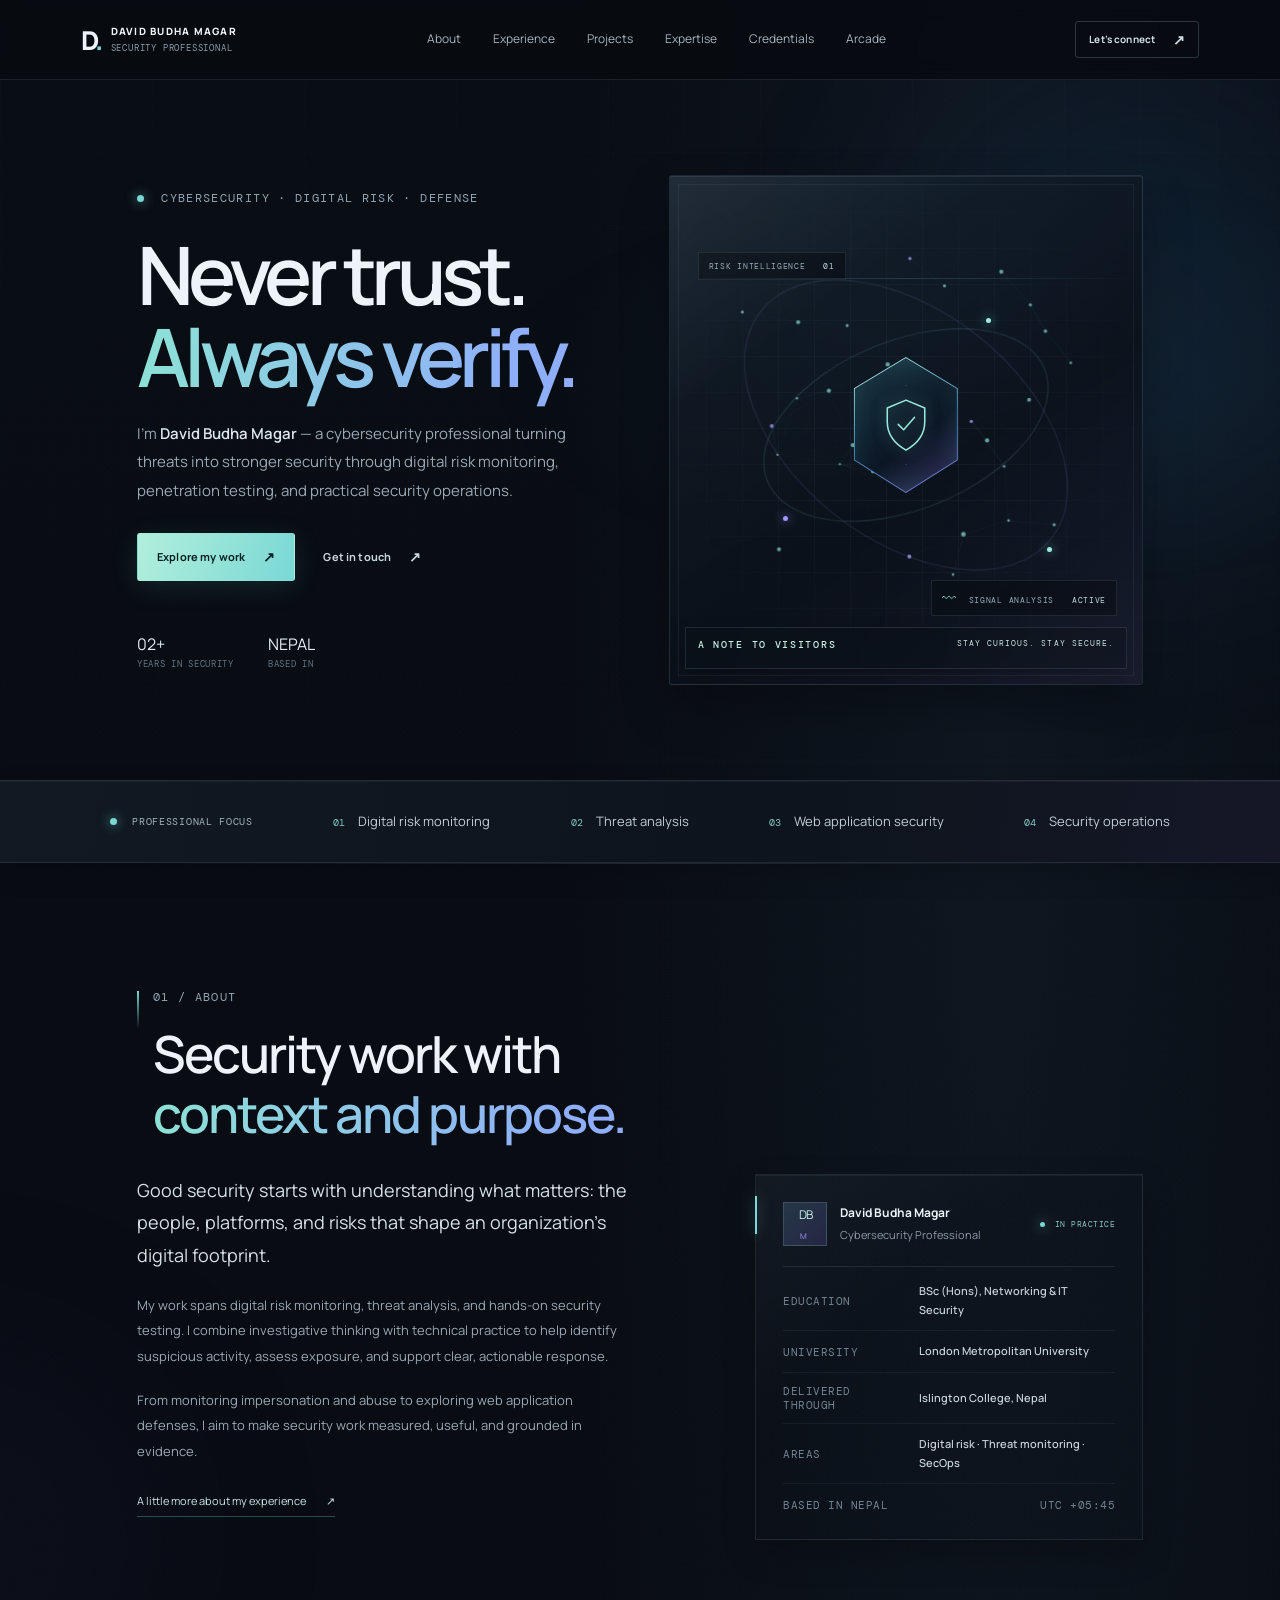
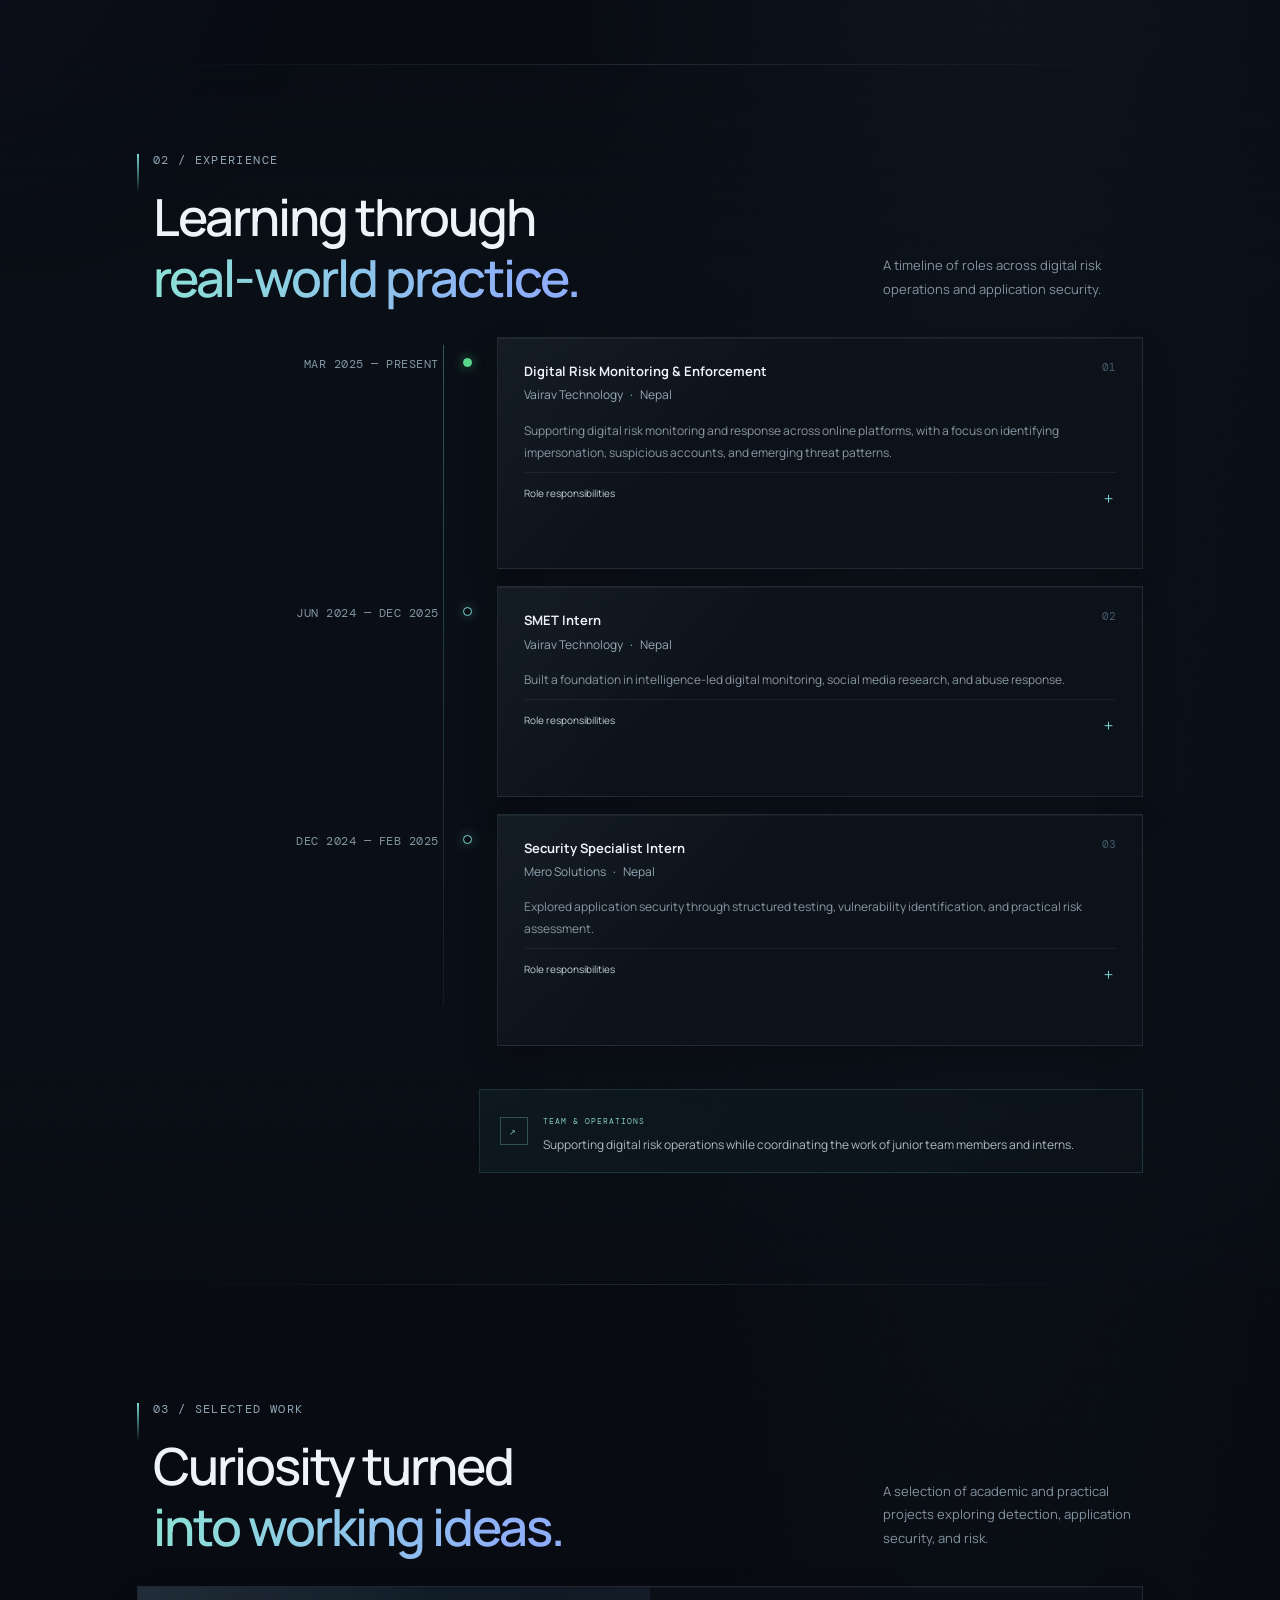
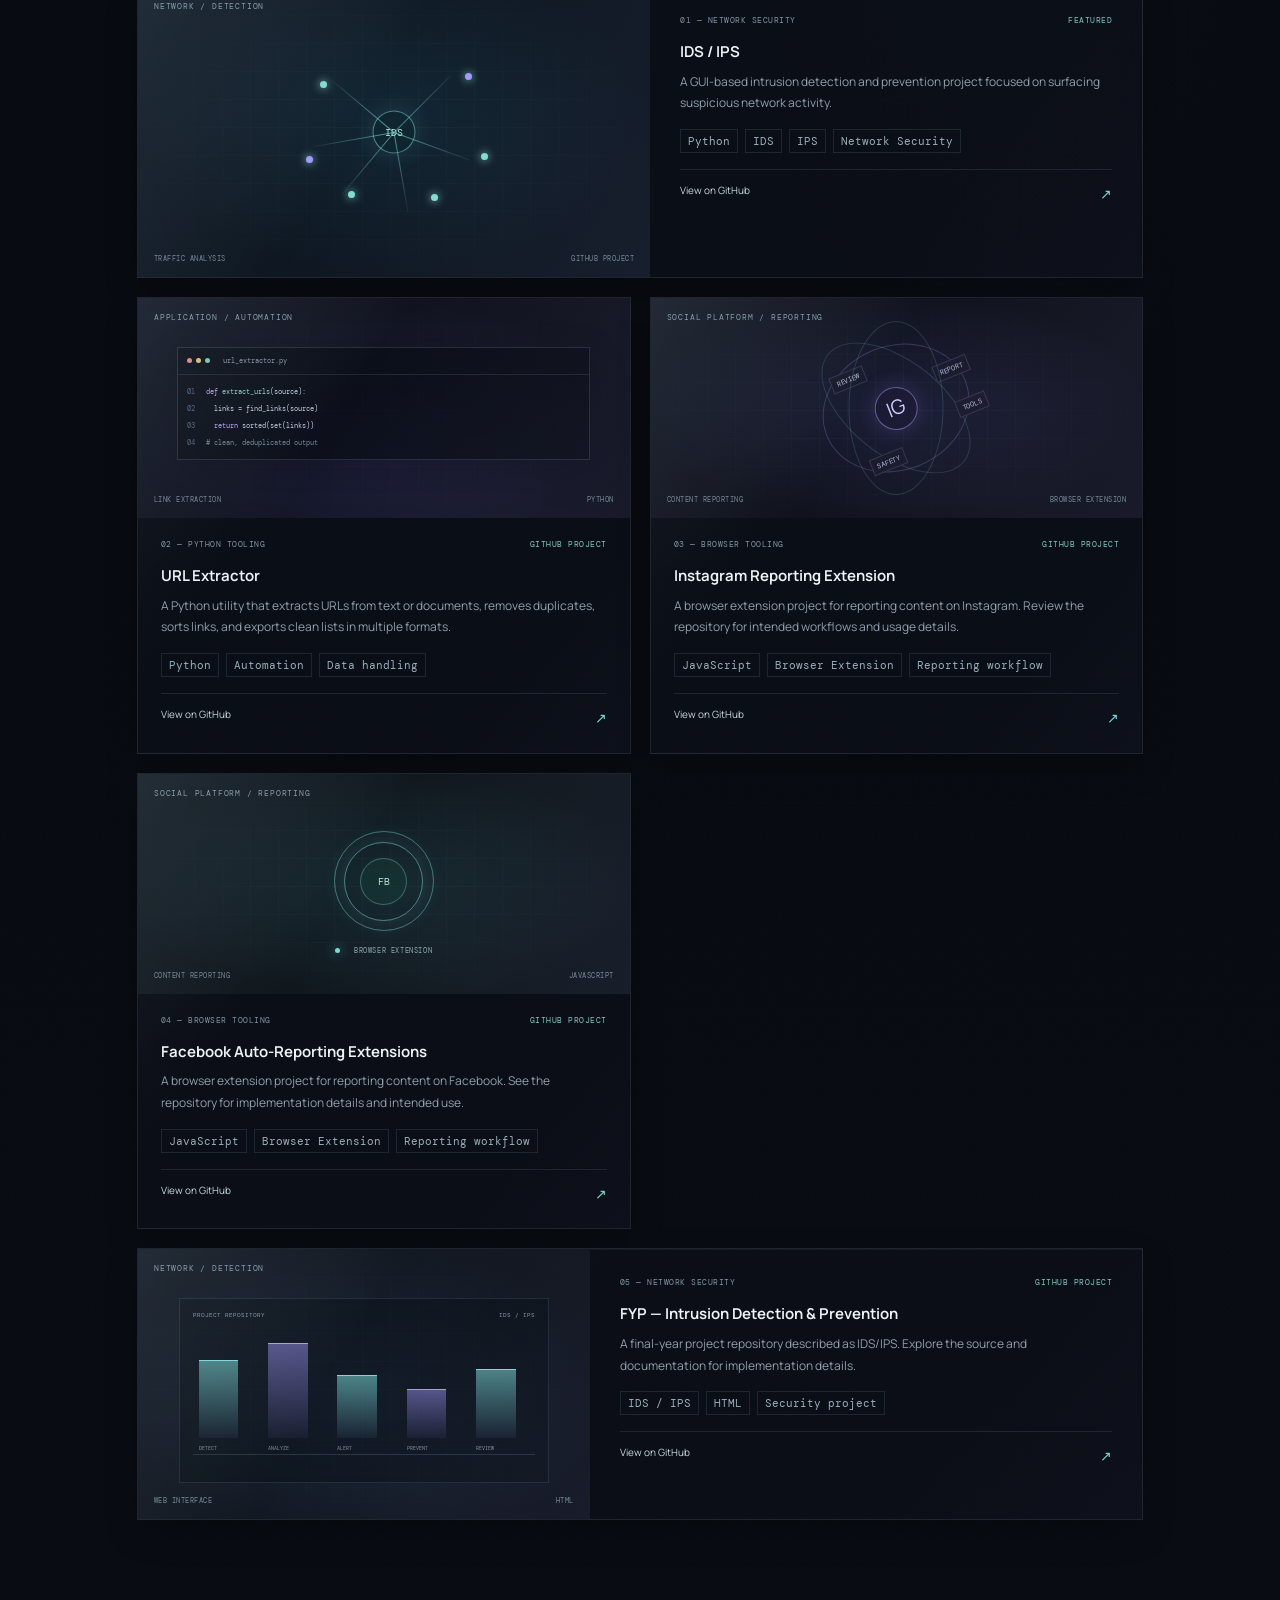
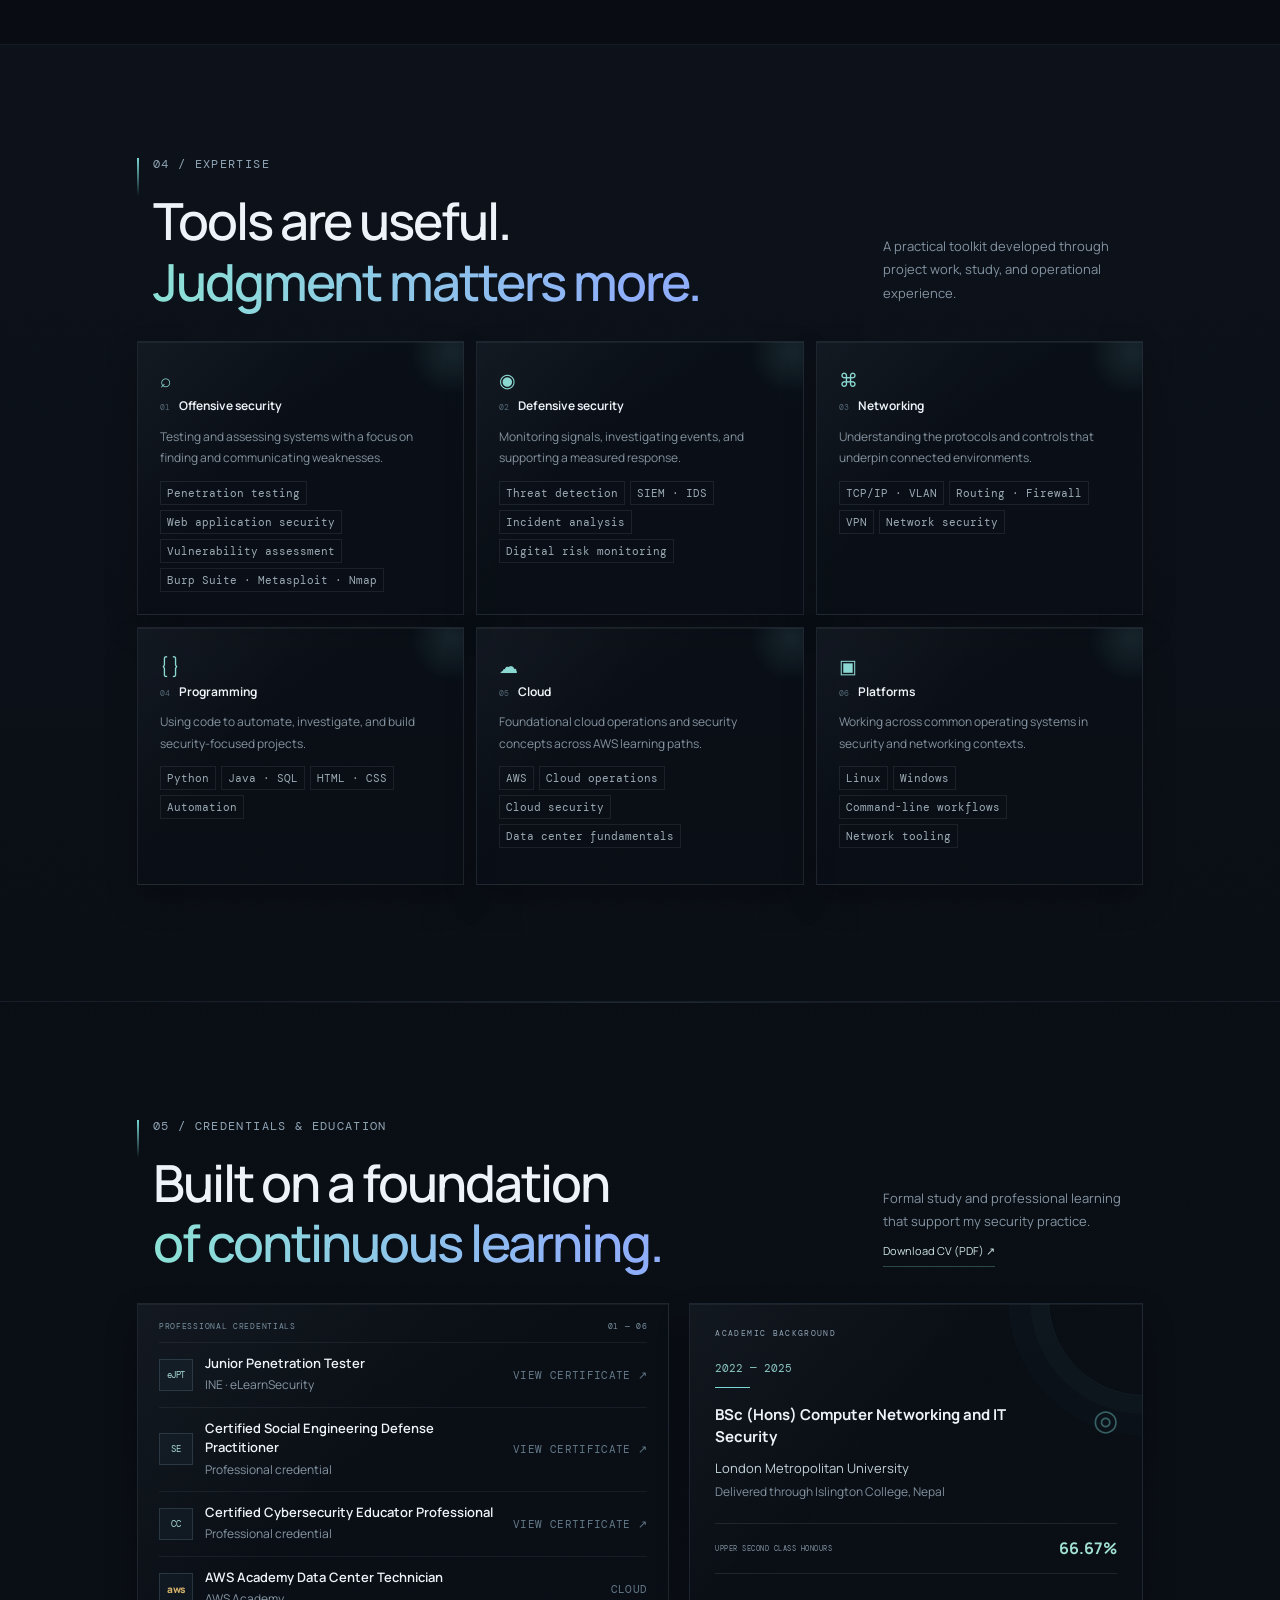
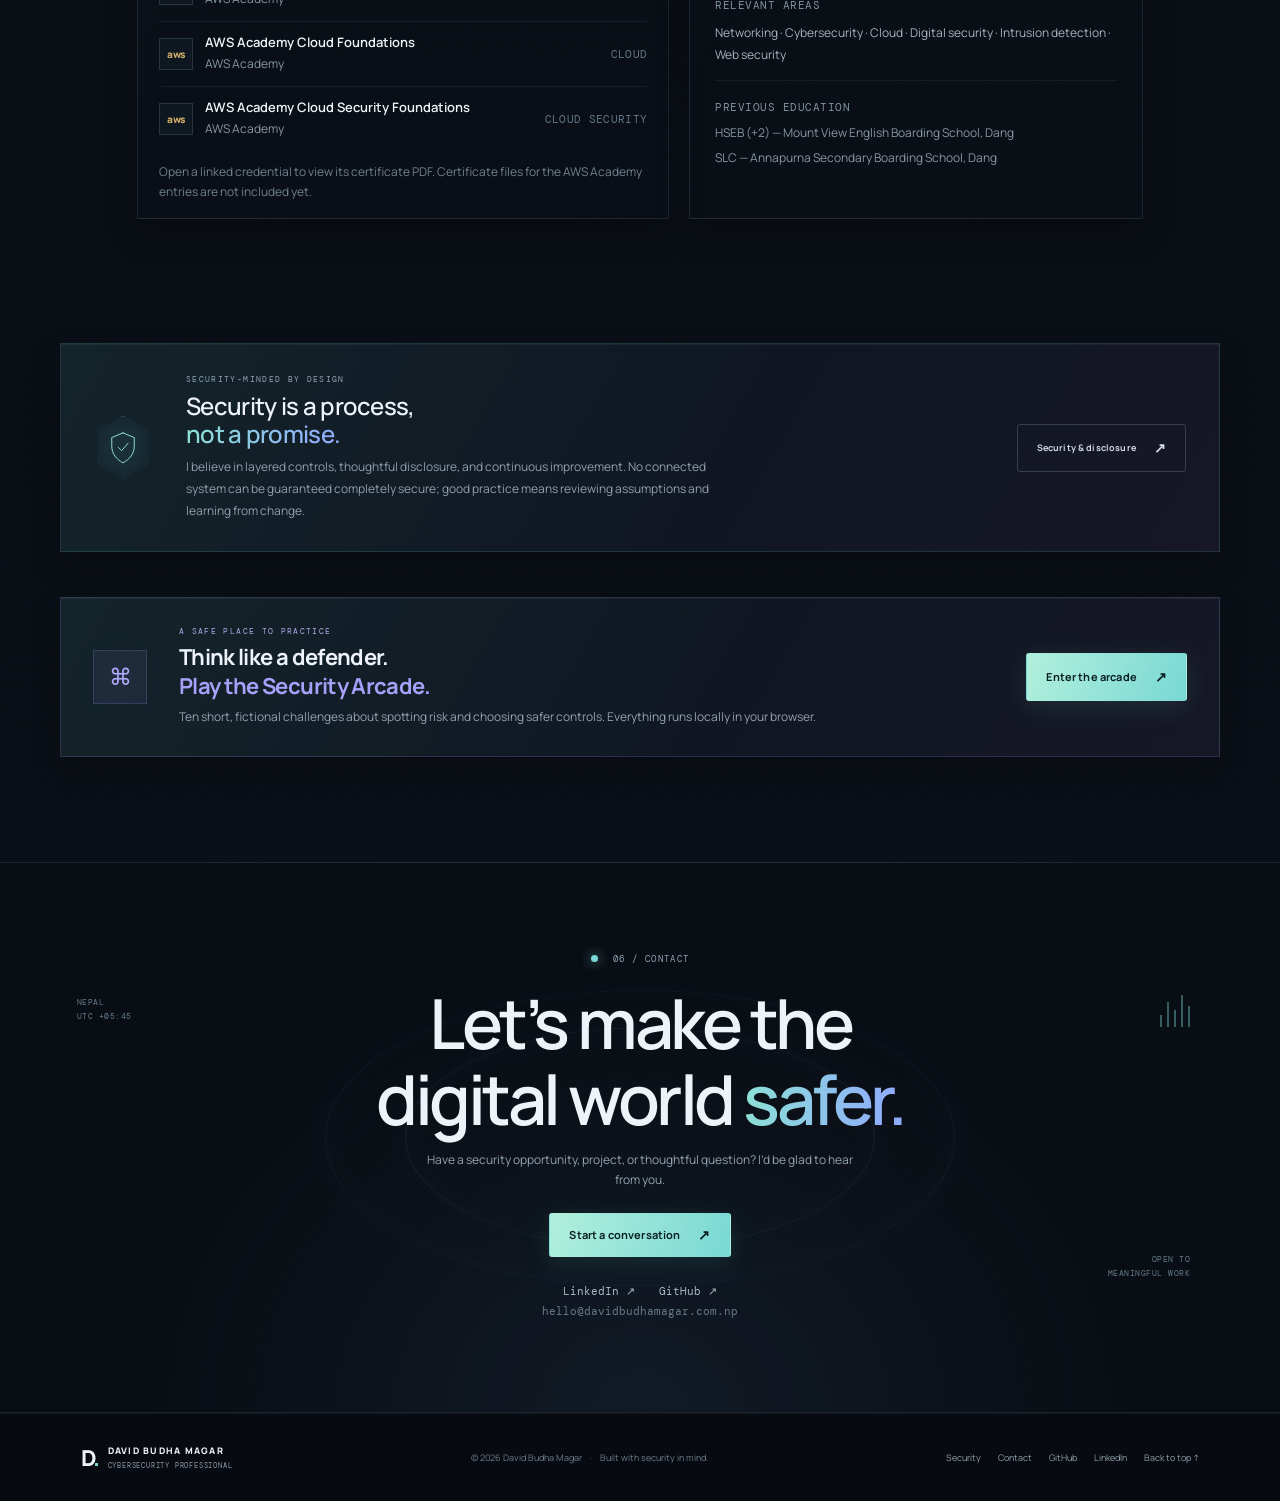
==== commit 8c2ae500: "Link CV and available professional certificates" ====
--- a/index.html
+++ b/index.html
@@ -599,7 +599,7 @@
             <h2>Built on a foundation<br /><span>of continuous learning.</span></h2>
           </div>
           <p class="heading-aside">
-            Formal study and professional learning that support my security practice.
+            Formal study and professional learning that support my security practice.<br /><a class="text-link credential-cv-link" href="/documents/david-budha-magar-cv.pdf" target="_blank" rel="noopener noreferrer">Download CV (PDF) ↗</a>
           </p>
         </div>
         <div class="credentials-layout">
@@ -613,7 +613,7 @@
                 <h3>Junior Penetration Tester</h3>
                 <p>INE · eLearnSecurity</p>
               </div>
-              <span class="credential-type">PENETRATION TESTING</span>
+              <a class="credential-type credential-document-link" href="/documents/ejpt-certificate.pdf" target="_blank" rel="noopener noreferrer" aria-label="Open the eJPT certificate (PDF)">VIEW CERTIFICATE ↗</a>
             </article>
             <article class="credential-row">
               <div class="credential-mark">SE</div>
@@ -621,7 +621,7 @@
                 <h3>Certified Social Engineering Defense Practitioner</h3>
                 <p>Professional credential</p>
               </div>
-              <span class="credential-type">DEFENSE</span>
+              <a class="credential-type credential-document-link" href="/documents/csedp-certificate.pdf" target="_blank" rel="noopener noreferrer" aria-label="Open the CSEDP certificate (PDF)">VIEW CERTIFICATE ↗</a>
             </article>
             <article class="credential-row">
               <div class="credential-mark">CC</div>
@@ -629,7 +629,7 @@
                 <h3>Certified Cybersecurity Educator Professional</h3>
                 <p>Professional credential</p>
               </div>
-              <span class="credential-type">EDUCATION</span>
+              <a class="credential-type credential-document-link" href="/documents/ccep-certificate.pdf" target="_blank" rel="noopener noreferrer" aria-label="Open the CCEP certificate (PDF)">VIEW CERTIFICATE ↗</a>
             </article>
             <article class="credential-row">
               <div class="credential-mark aws-mark">aws</div>
@@ -656,8 +656,7 @@
               <span class="credential-type">CLOUD SECURITY</span>
             </article>
             <p class="credential-note">
-              Credential years and verification links can be added when confirmed. No credential IDs
-              are displayed here.
+              Open a linked credential to view its certificate PDF. Certificate files for the AWS Academy entries are not included yet.
             </p>
           </div>
           <div class="education-card">
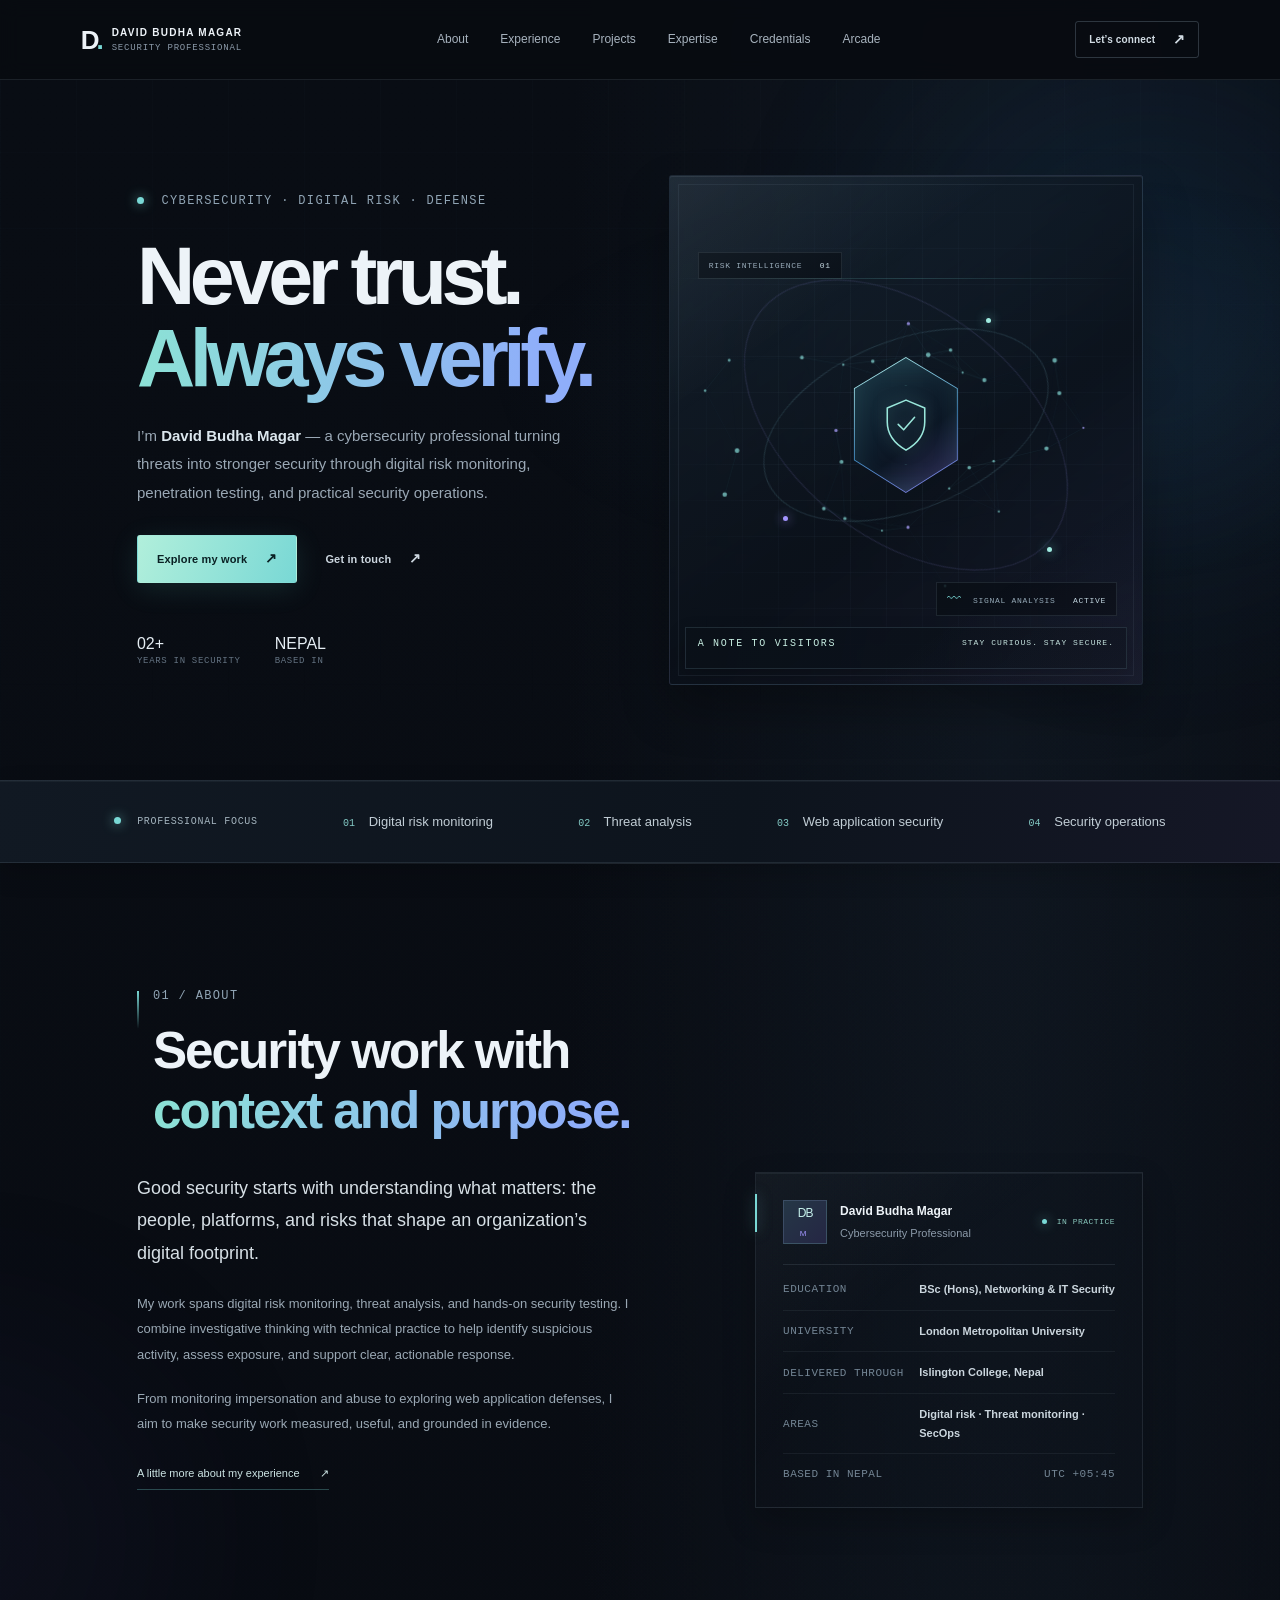
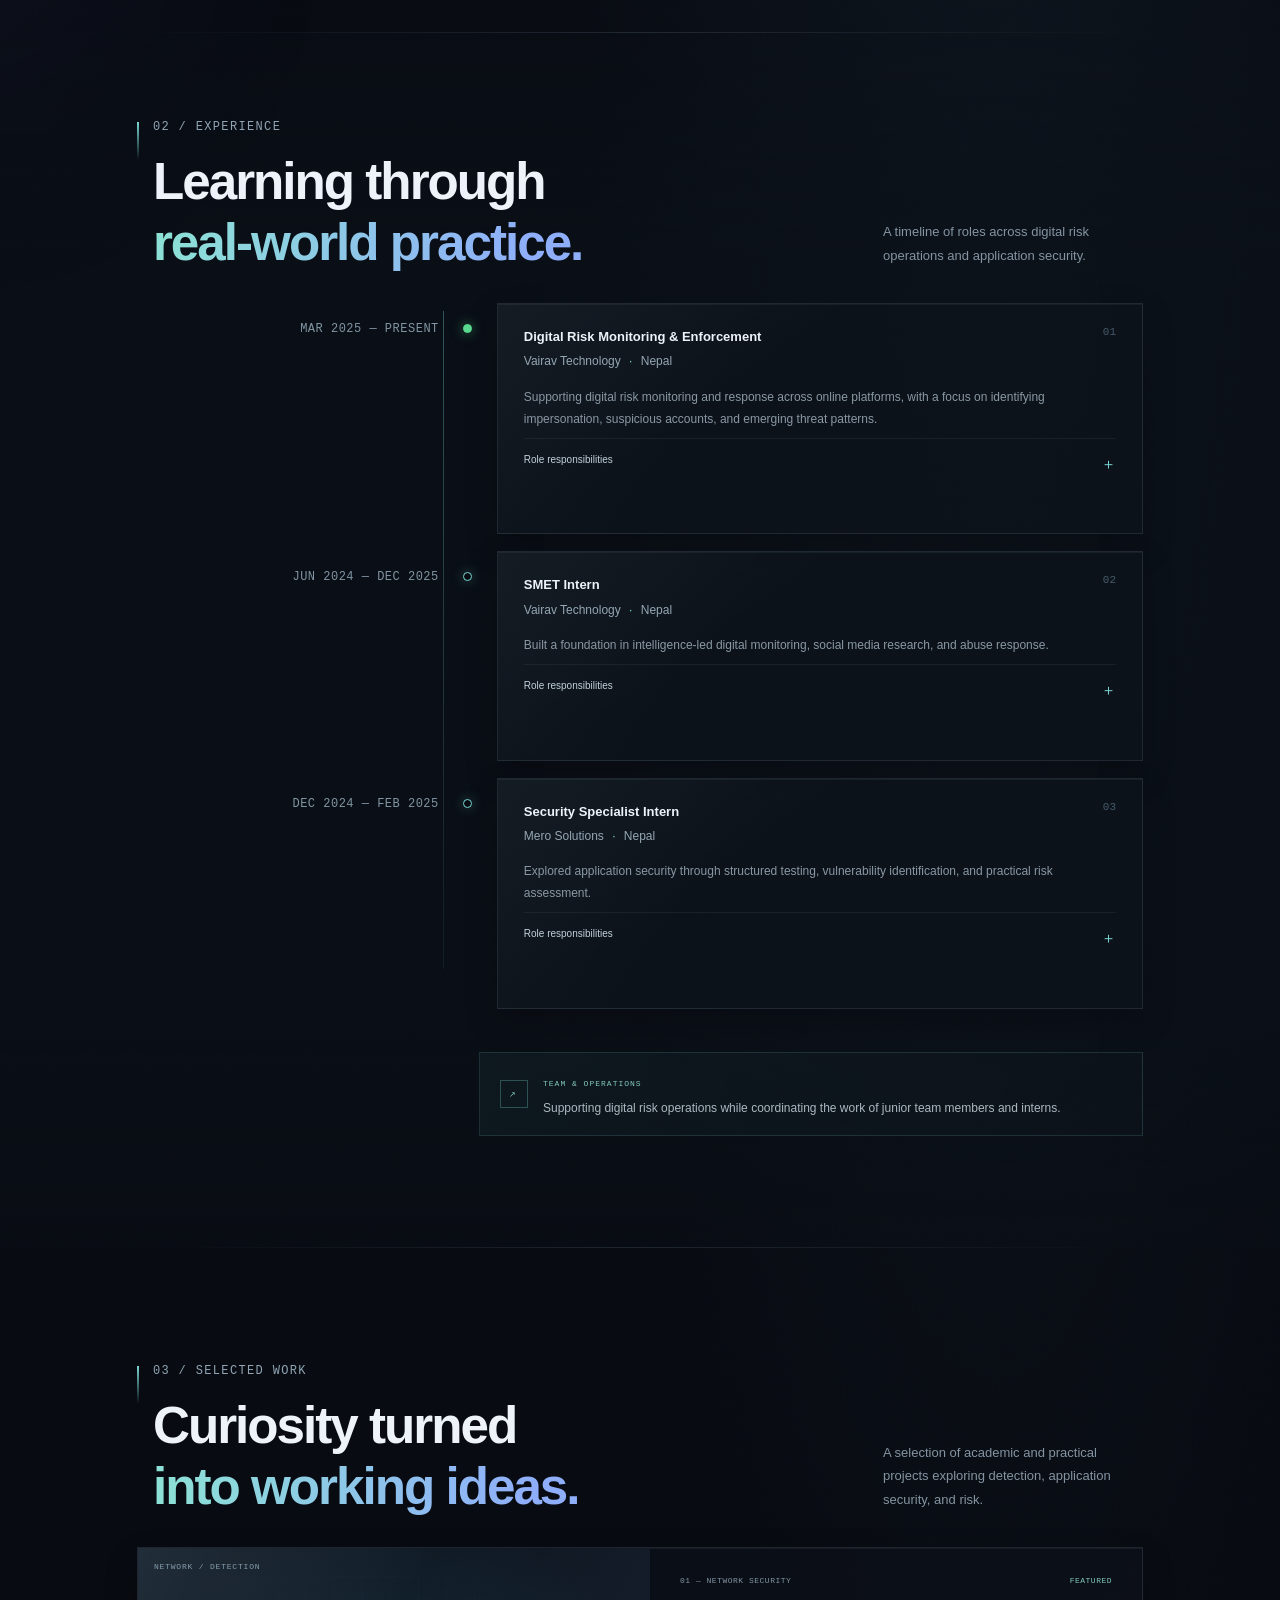
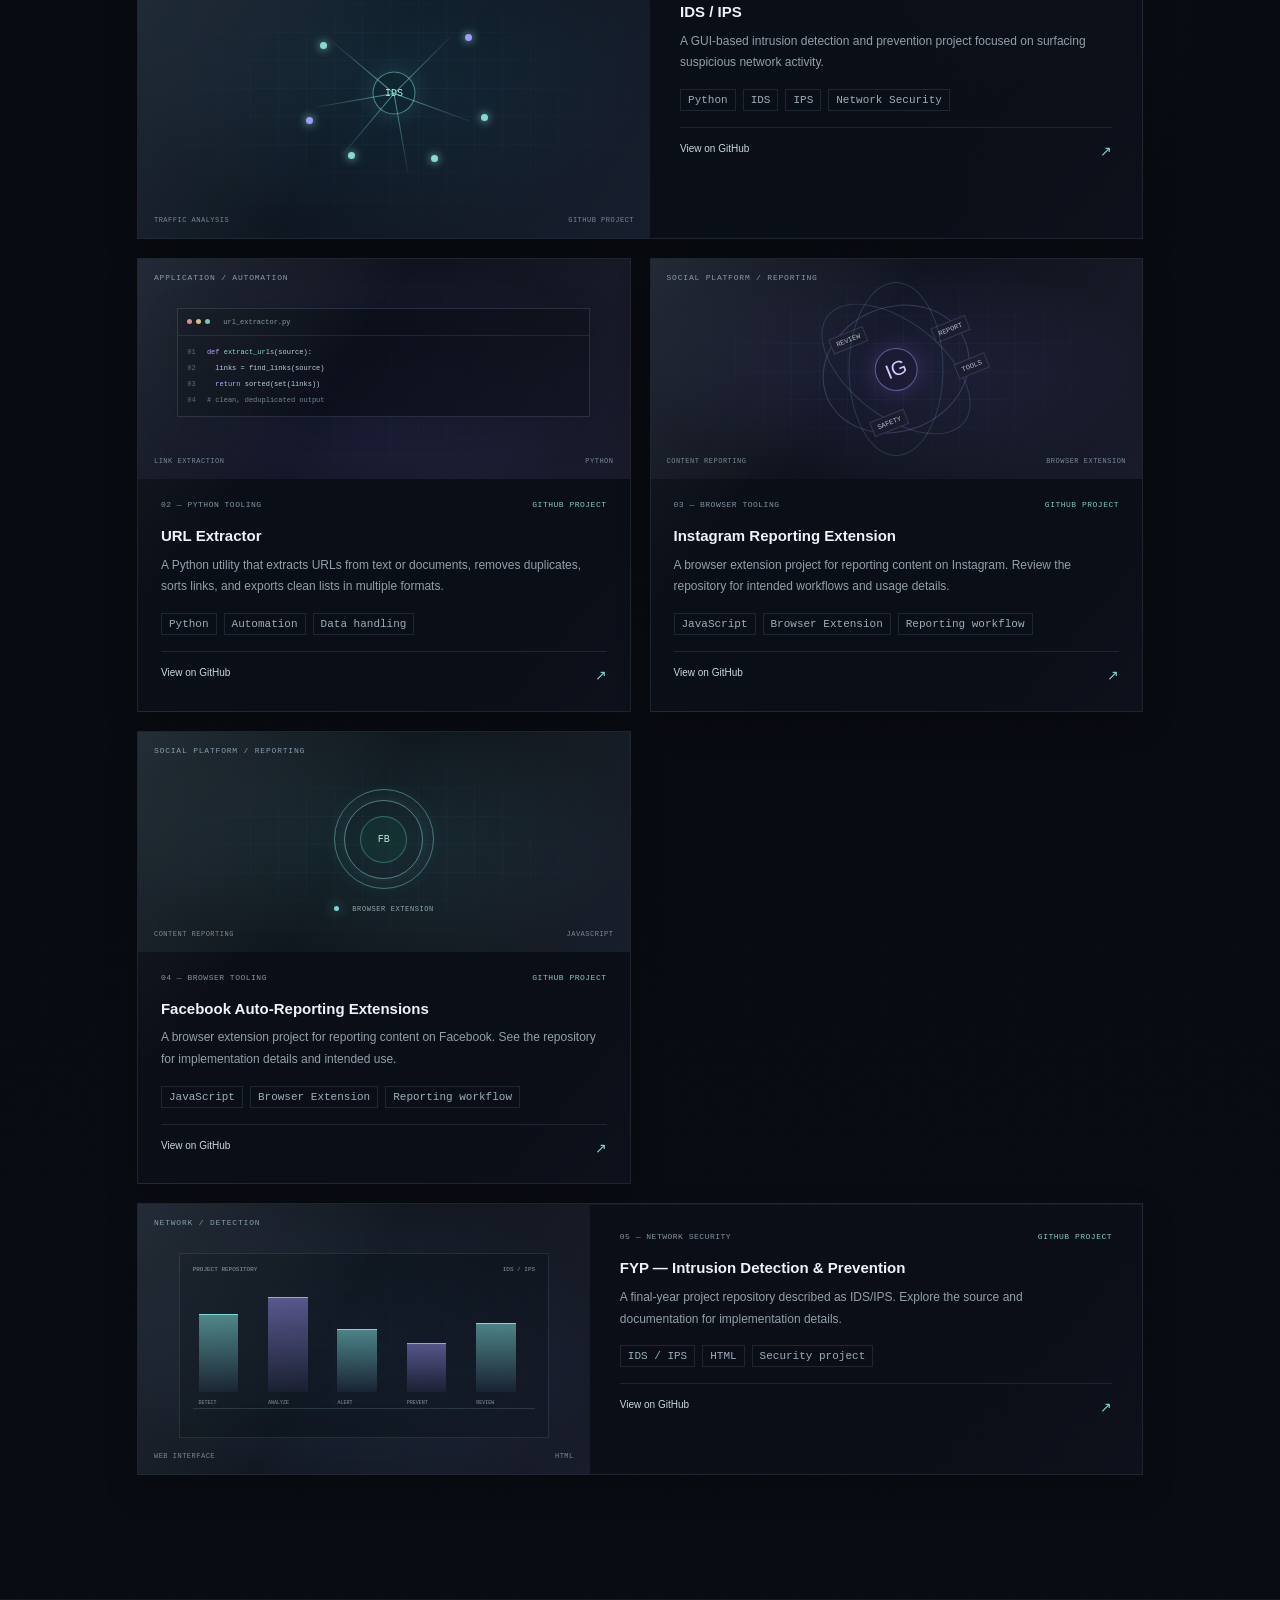
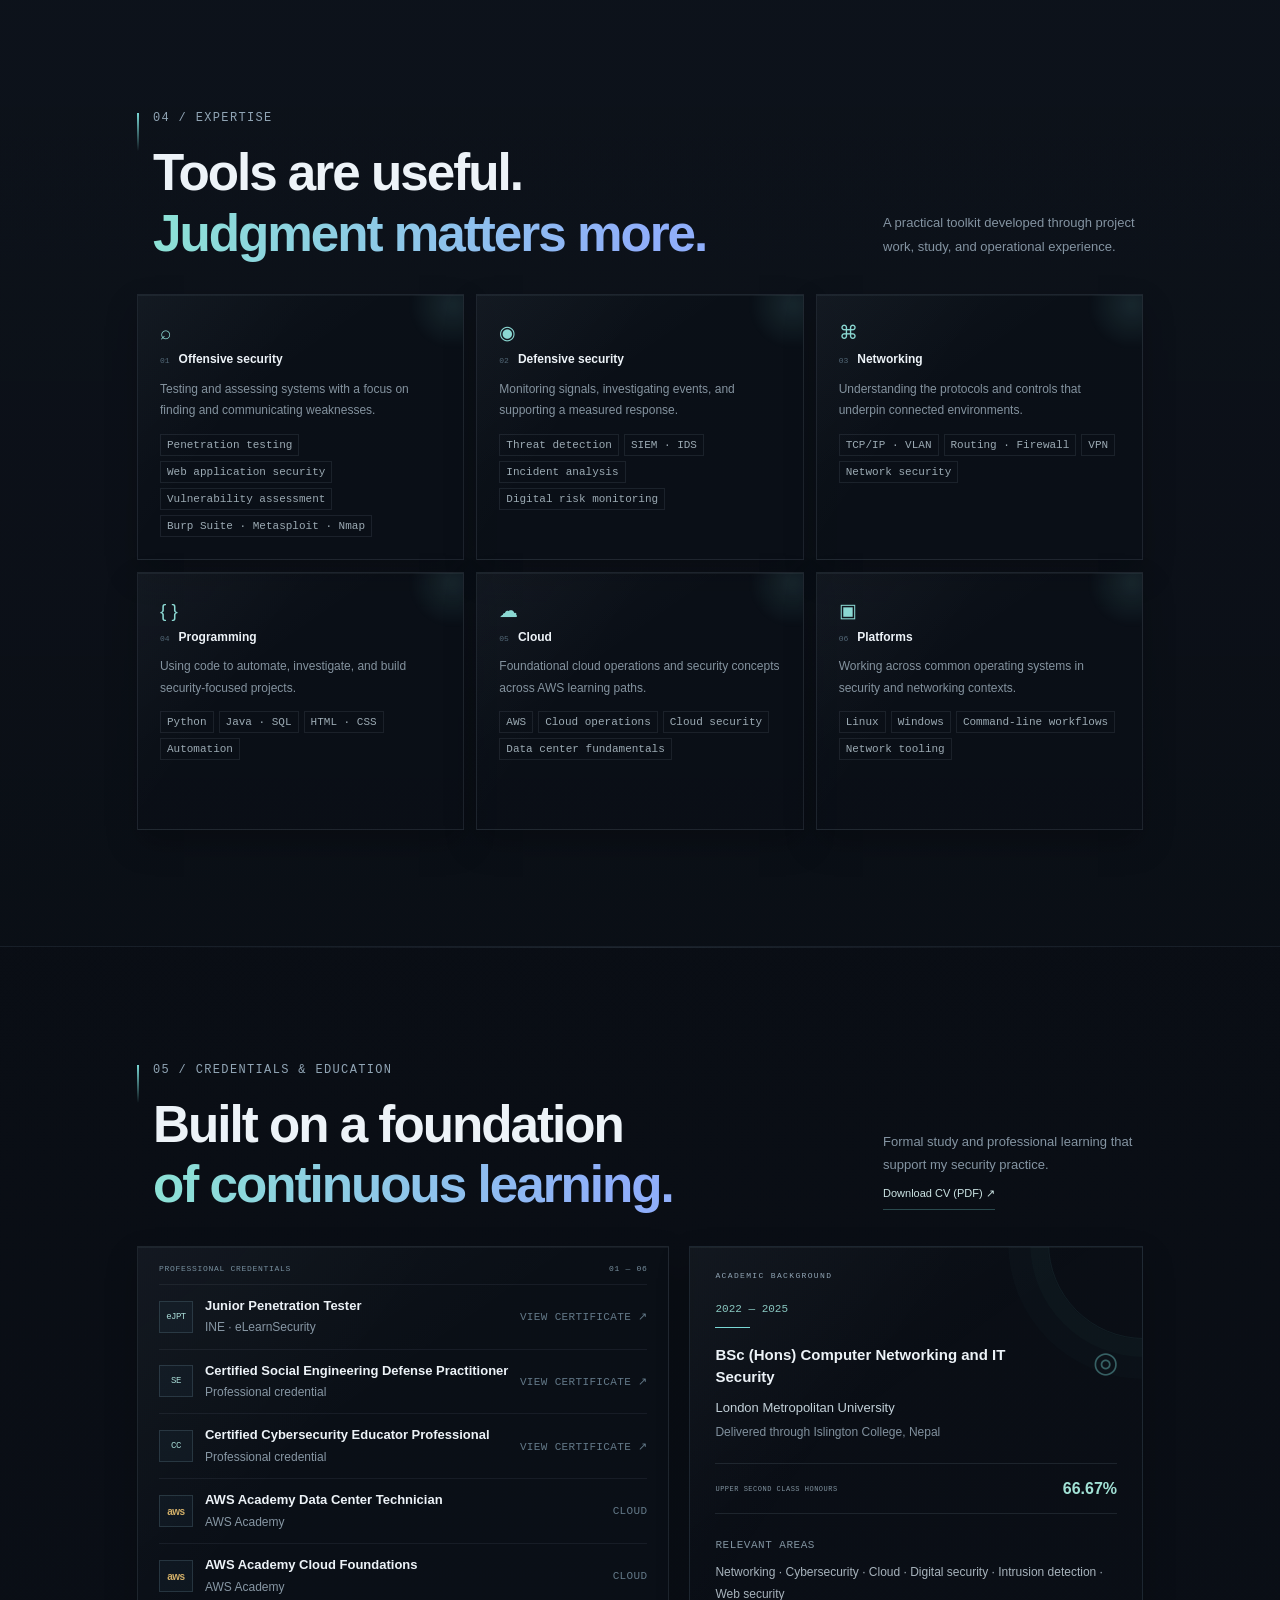
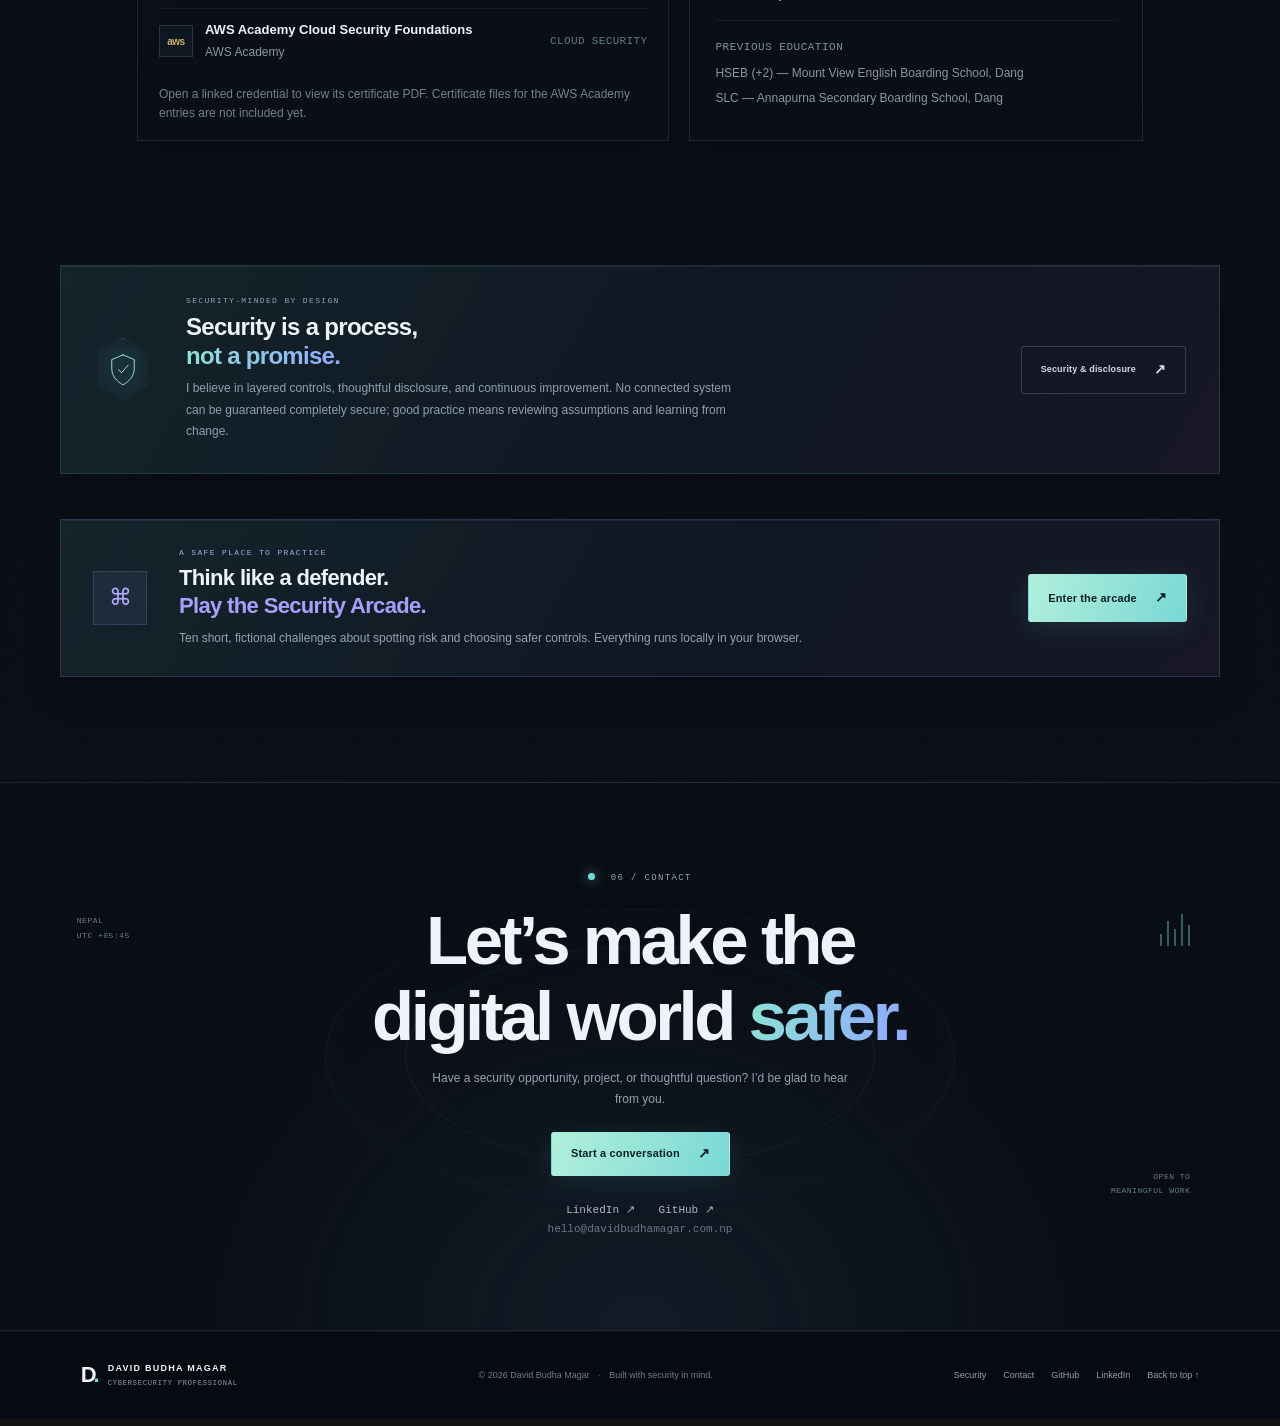
==== commit 4af35d34: "Add browser-side security policies" ====
--- a/index.html
+++ b/index.html
@@ -3,6 +3,11 @@
   <head>
     <meta charset="utf-8" />
     <meta name="viewport" content="width=device-width,initial-scale=1" />
+    <meta
+      http-equiv="Content-Security-Policy"
+      content="default-src 'self'; base-uri 'self'; object-src 'none'; script-src 'self'; style-src 'self' 'unsafe-inline' https://fonts.googleapis.com; font-src 'self' https://fonts.gstatic.com; img-src 'self' data:; connect-src 'self' https://fonts.googleapis.com https://fonts.gstatic.com; form-action 'self' mailto:; upgrade-insecure-requests"
+    />
+    <meta name="referrer" content="strict-origin-when-cross-origin" />
     <meta name="theme-color" content="#080b11" />
     <link rel="icon" type="image/svg+xml" href="/favicon.svg?v=1" />
     <meta
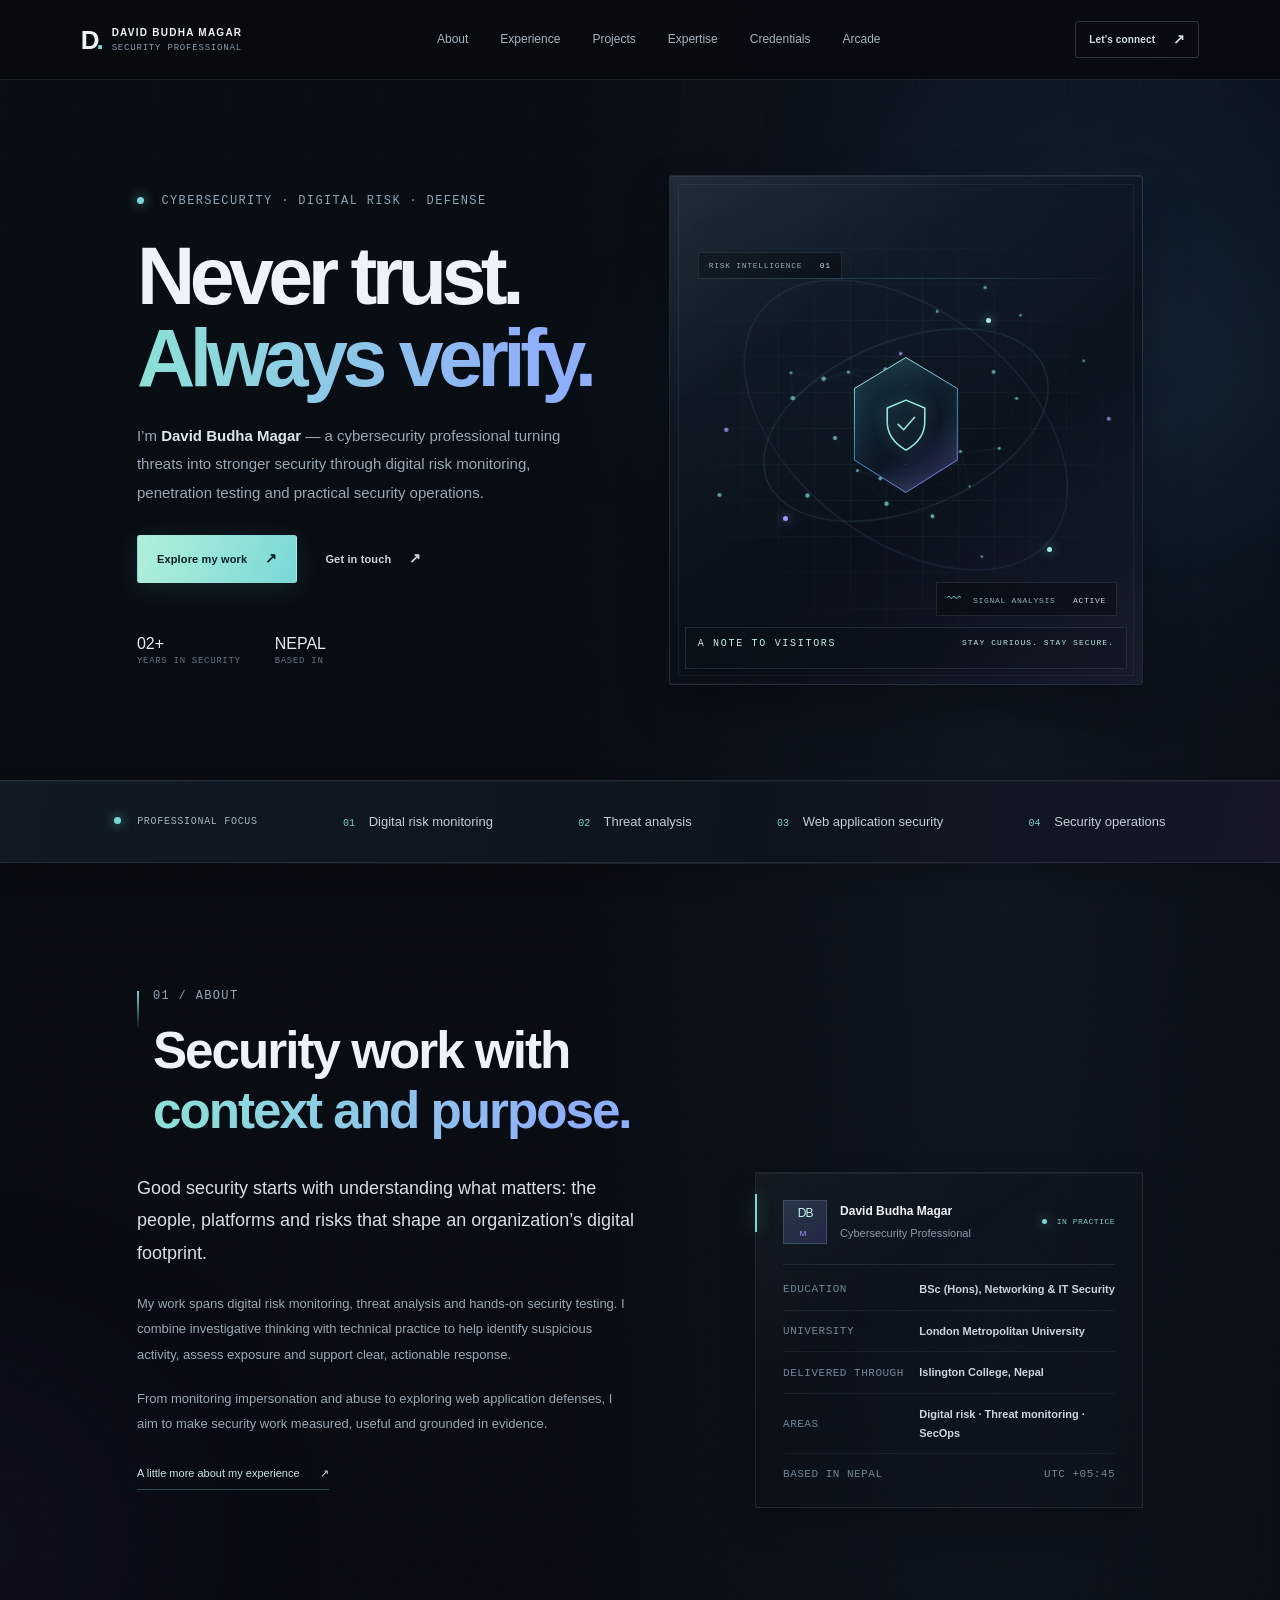
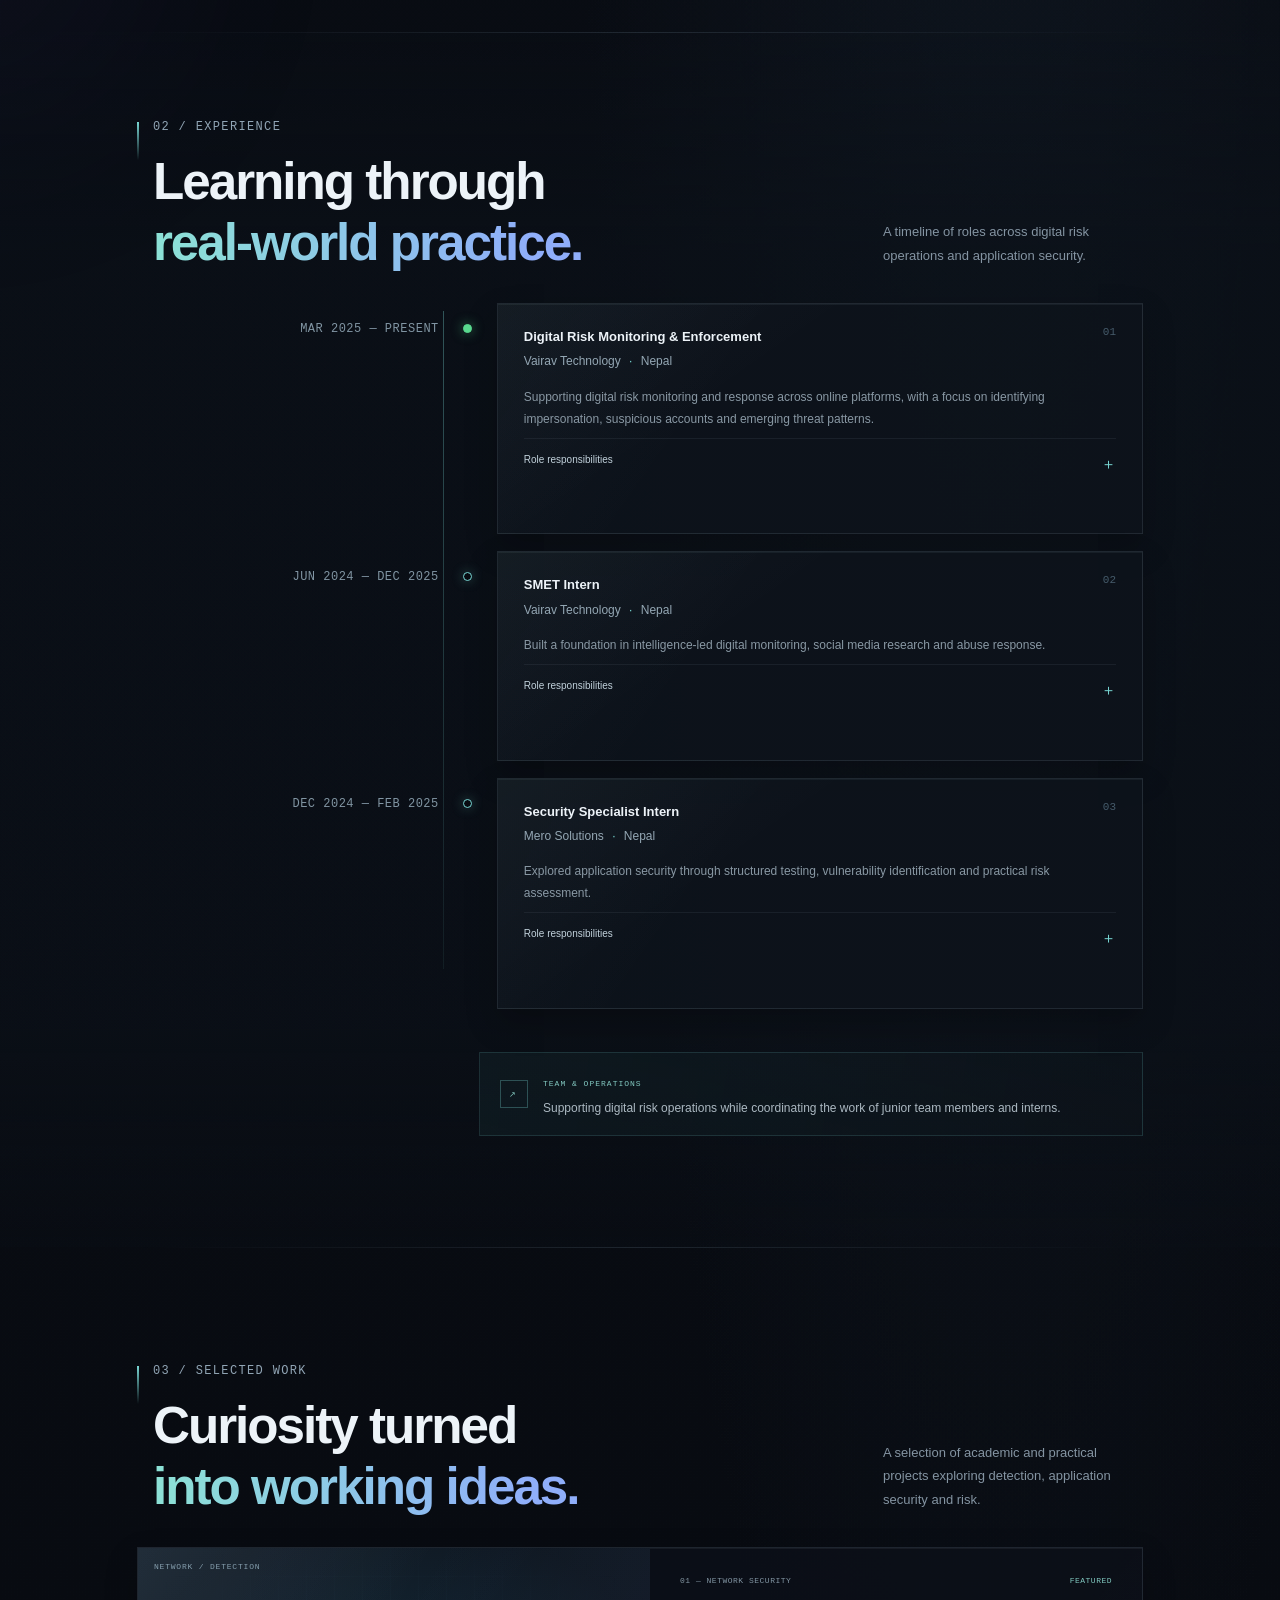
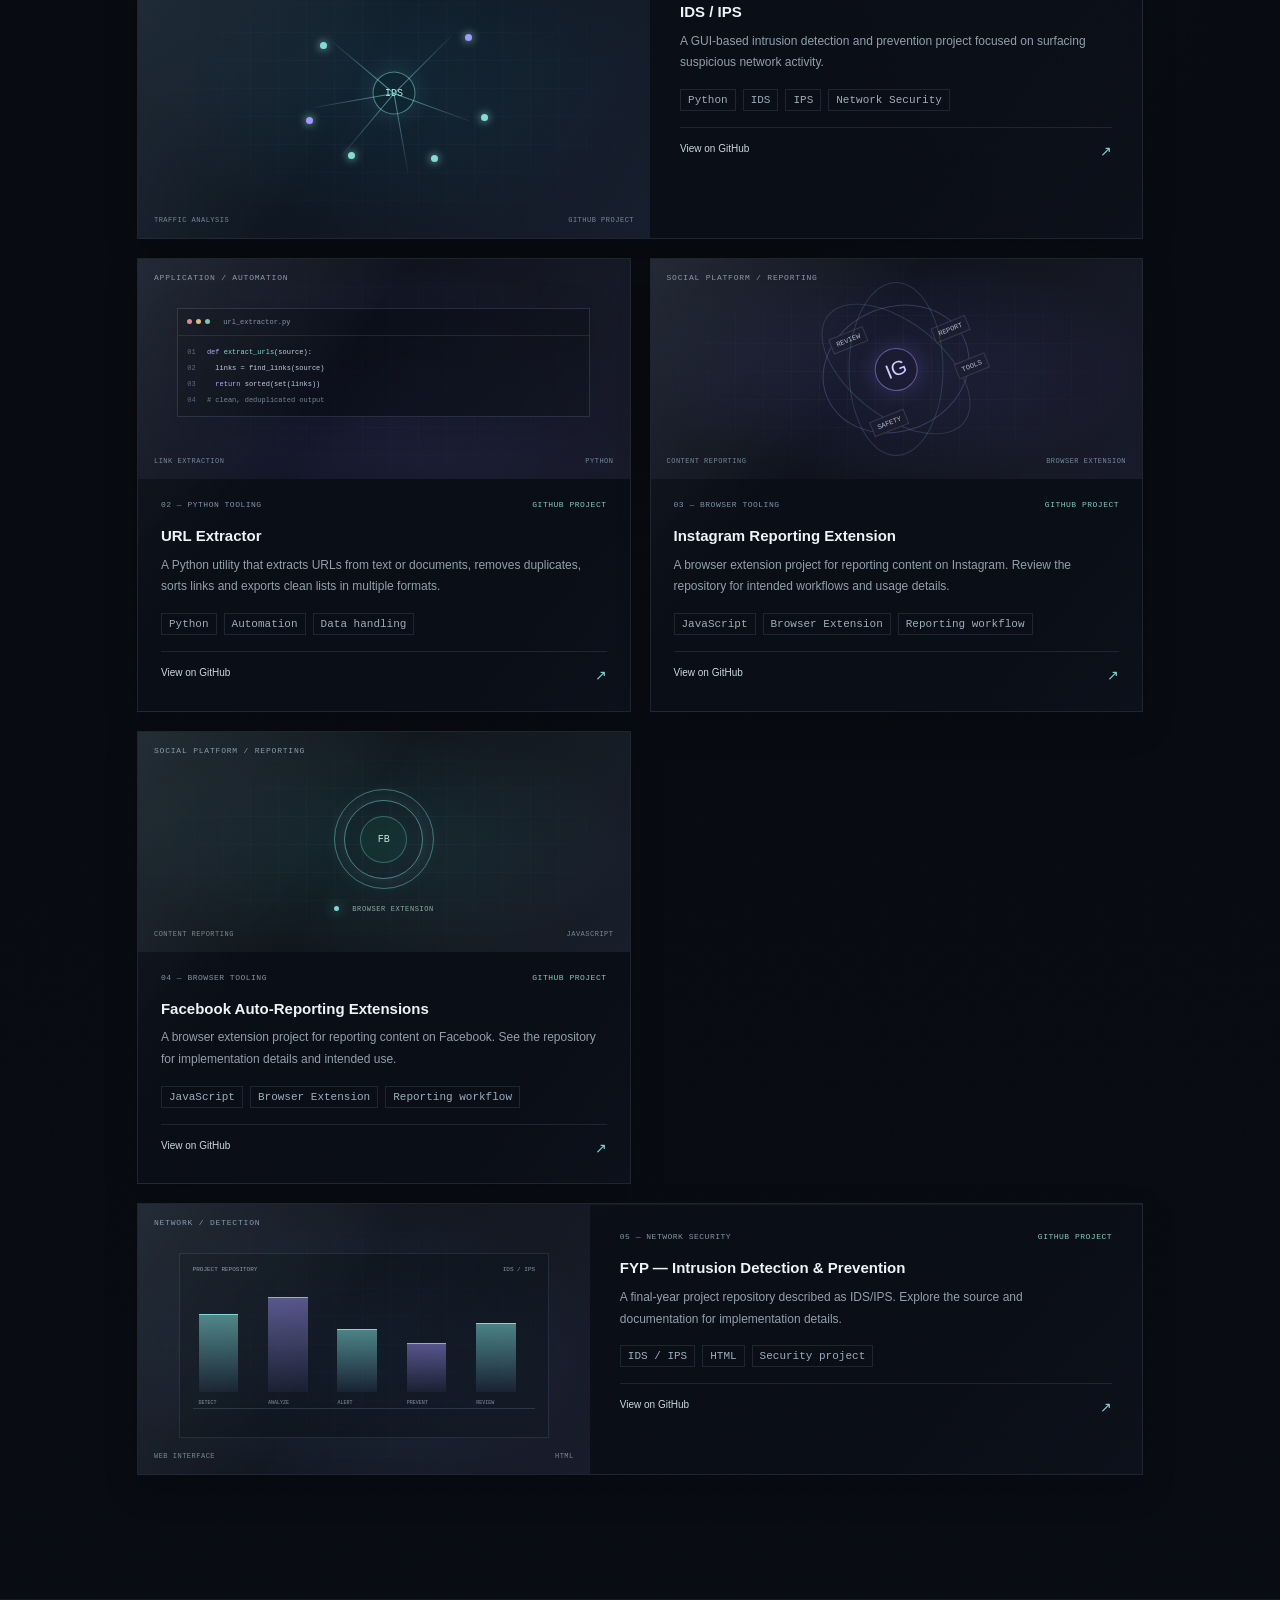
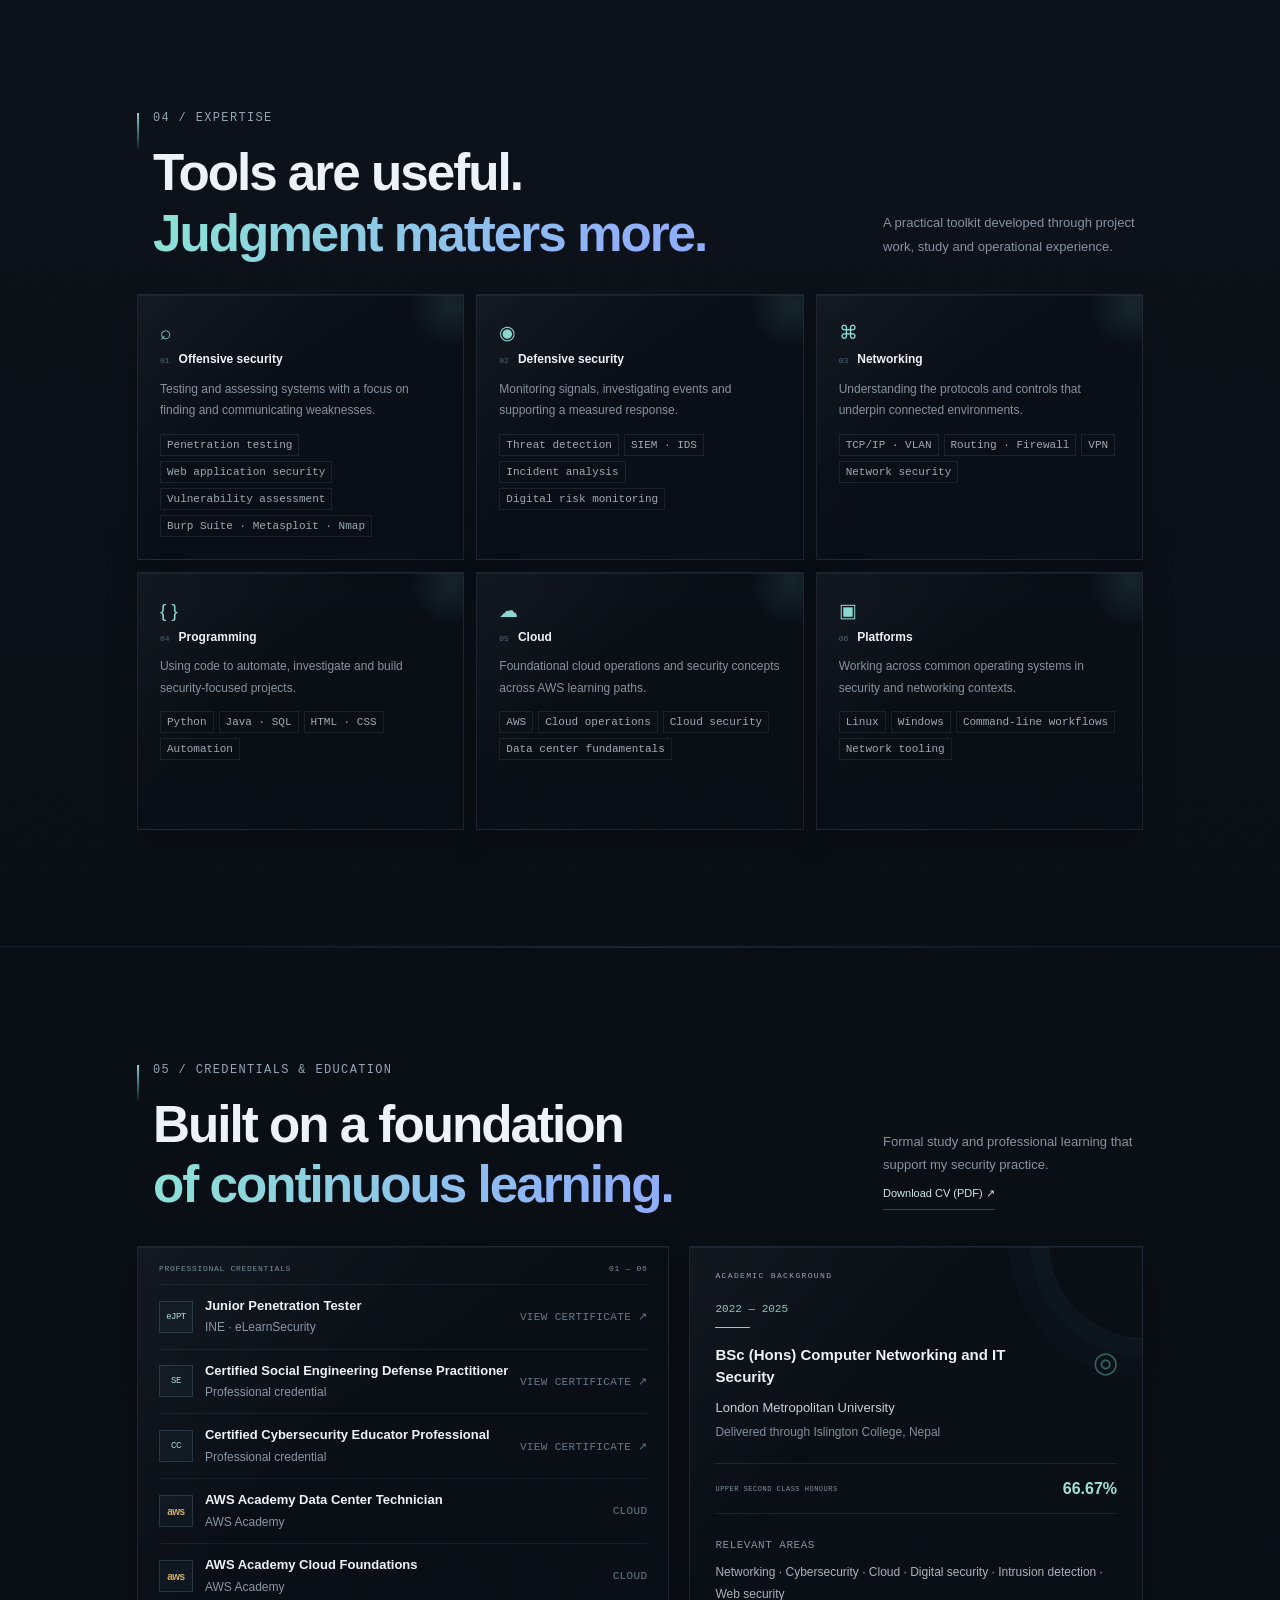
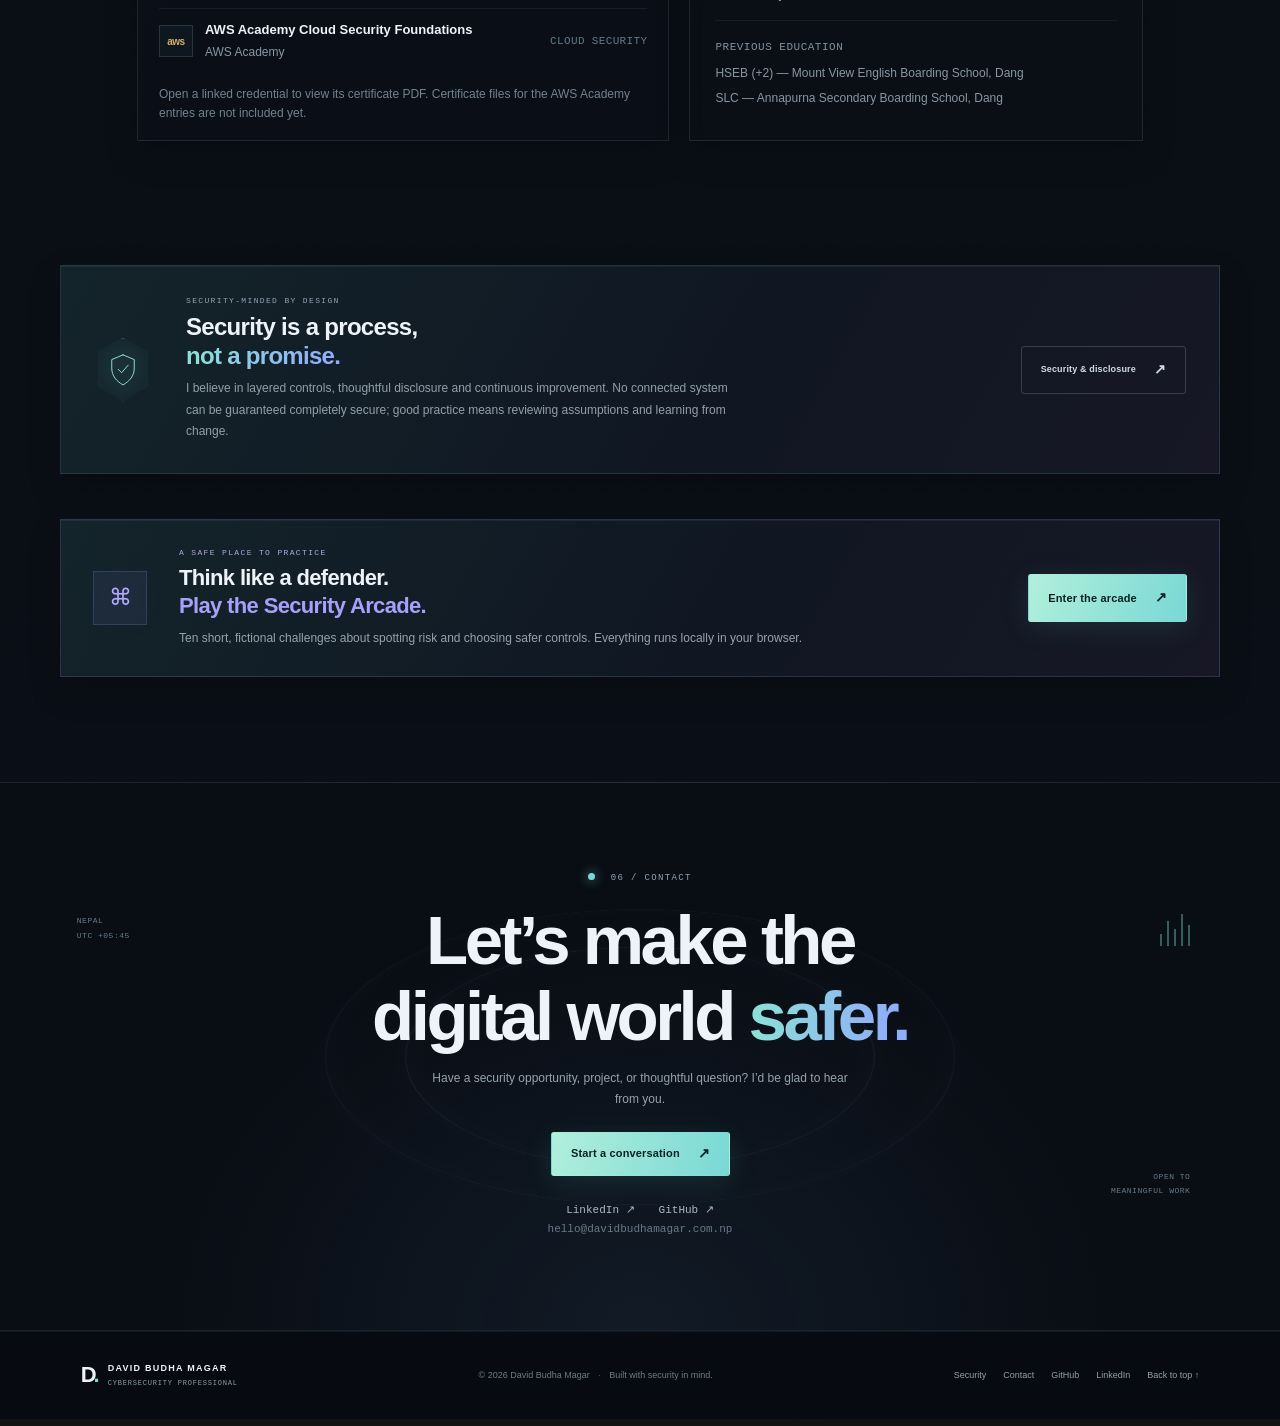
==== commit 5815644b: "Remove commas before and in site text" ====
--- a/index.html
+++ b/index.html
@@ -102,7 +102,7 @@
           <h1>Never trust.<br /><span>Always verify.</span></h1>
           <p class="hero-intro">
             I’m <strong>David Budha Magar</strong> — a cybersecurity professional turning threats
-            into stronger security through digital risk monitoring, penetration testing, and
+            into stronger security through digital risk monitoring, penetration testing and
             practical security operations.
           </p>
           <div class="hero-actions">
@@ -162,17 +162,17 @@
         <div class="about-content">
           <div class="about-lead">
             <p class="large-copy">
-              Good security starts with understanding what matters: the people, platforms, and risks
+              Good security starts with understanding what matters: the people, platforms and risks
               that shape an organization’s digital footprint.
             </p>
             <p>
-              My work spans digital risk monitoring, threat analysis, and hands-on security testing.
+              My work spans digital risk monitoring, threat analysis and hands-on security testing.
               I combine investigative thinking with technical practice to help identify suspicious
-              activity, assess exposure, and support clear, actionable response.
+              activity, assess exposure and support clear, actionable response.
             </p>
             <p>
               From monitoring impersonation and abuse to exploring web application defenses, I aim
-              to make security work measured, useful, and grounded in evidence.
+              to make security work measured, useful and grounded in evidence.
             </p>
             <a href="#experience" class="text-link"
               >A little more about my experience <span>↗</span></a
@@ -225,7 +225,7 @@
               </div>
               <p>
                 Supporting digital risk monitoring and response across online platforms, with a
-                focus on identifying impersonation, suspicious accounts, and emerging threat
+                focus on identifying impersonation, suspicious accounts and emerging threat
                 patterns.
               </p>
               <button class="details-toggle" aria-expanded="false">
@@ -256,8 +256,7 @@
                 <span class="role-index">02</span>
               </div>
               <p>
-                Built a foundation in intelligence-led digital monitoring, social media research,
-                and abuse response.
+                Built a foundation in intelligence-led digital monitoring, social media research and abuse response.
               </p>
               <button class="details-toggle" aria-expanded="false">
                 Role responsibilities <span>＋</span>
@@ -270,7 +269,7 @@
                   </li>
                   <li>Identified fake or malicious profiles and supported abuse reporting.</li>
                   <li>
-                    Assisted with takedown coordination, trend analysis, and reporting automation.
+                    Assisted with takedown coordination, trend analysis and reporting automation.
                   </li>
                 </ul>
                 <div class="role-tags">
@@ -292,7 +291,7 @@
               </div>
               <p>
                 Explored application security through structured testing, vulnerability
-                identification, and practical risk assessment.
+                identification and practical risk assessment.
               </p>
               <button class="details-toggle" aria-expanded="false">
                 Role responsibilities <span>＋</span>
@@ -329,7 +328,7 @@
           </div>
           <p class="heading-aside">
             A selection of academic and practical projects exploring detection, application
-            security, and risk.
+            security and risk.
           </p>
         </div>
         <div class="project-grid">
@@ -389,7 +388,7 @@
               <h3>URL Extractor</h3>
               <p>
                 A Python utility that extracts URLs from text or documents, removes duplicates,
-                sorts links, and exports clean lists in multiple formats.
+                sorts links and exports clean lists in multiple formats.
               </p>
               <div class="project-tags">
                 <span>Python</span><span>Automation</span><span>Data handling</span>
@@ -516,7 +515,7 @@
               <h2>Tools are useful.<br /><span>Judgment matters more.</span></h2>
             </div>
             <p class="heading-aside">
-              A practical toolkit developed through project work, study, and operational experience.
+              A practical toolkit developed through project work, study and operational experience.
             </p>
           </div>
           <div class="skills-grid">
@@ -540,7 +539,7 @@
                 <span>02</span>
                 <h3>Defensive security</h3>
               </div>
-              <p>Monitoring signals, investigating events, and supporting a measured response.</p>
+              <p>Monitoring signals, investigating events and supporting a measured response.</p>
               <div class="skill-list">
                 <span>Threat detection</span><span>SIEM · IDS</span><span>Incident analysis</span
                 ><span>Digital risk monitoring</span>
@@ -564,7 +563,7 @@
                 <span>04</span>
                 <h3>Programming</h3>
               </div>
-              <p>Using code to automate, investigate, and build security-focused projects.</p>
+              <p>Using code to automate, investigate and build security-focused projects.</p>
               <div class="skill-list">
                 <span>Python</span><span>Java · SQL</span><span>HTML · CSS</span
                 ><span>Automation</span>
@@ -699,7 +698,7 @@
           <div class="eyebrow">SECURITY-MINDED BY DESIGN</div>
           <h2>Security is a process,<br /><span>not a promise.</span></h2>
           <p>
-            I believe in layered controls, thoughtful disclosure, and continuous improvement. No
+            I believe in layered controls, thoughtful disclosure and continuous improvement. No
             connected system can be guaranteed completely secure; good practice means reviewing
             assumptions and learning from change.
           </p>
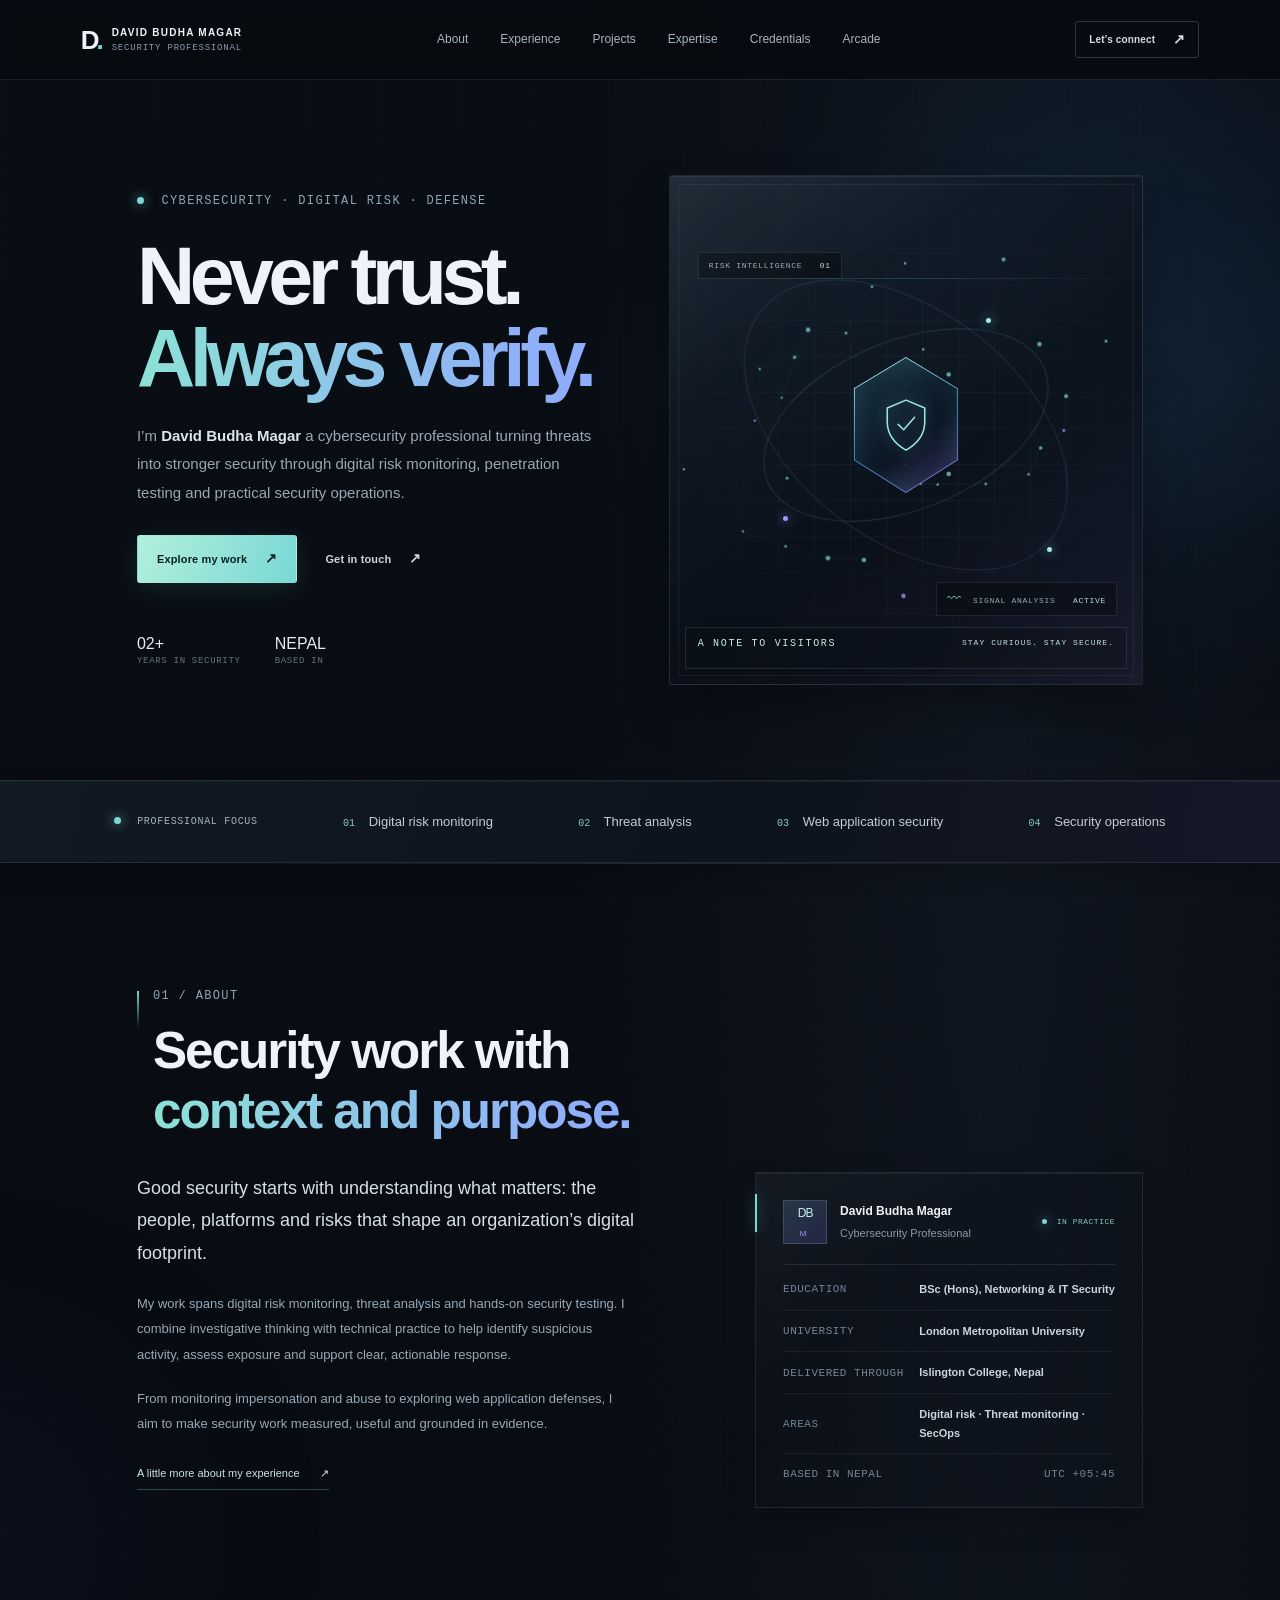
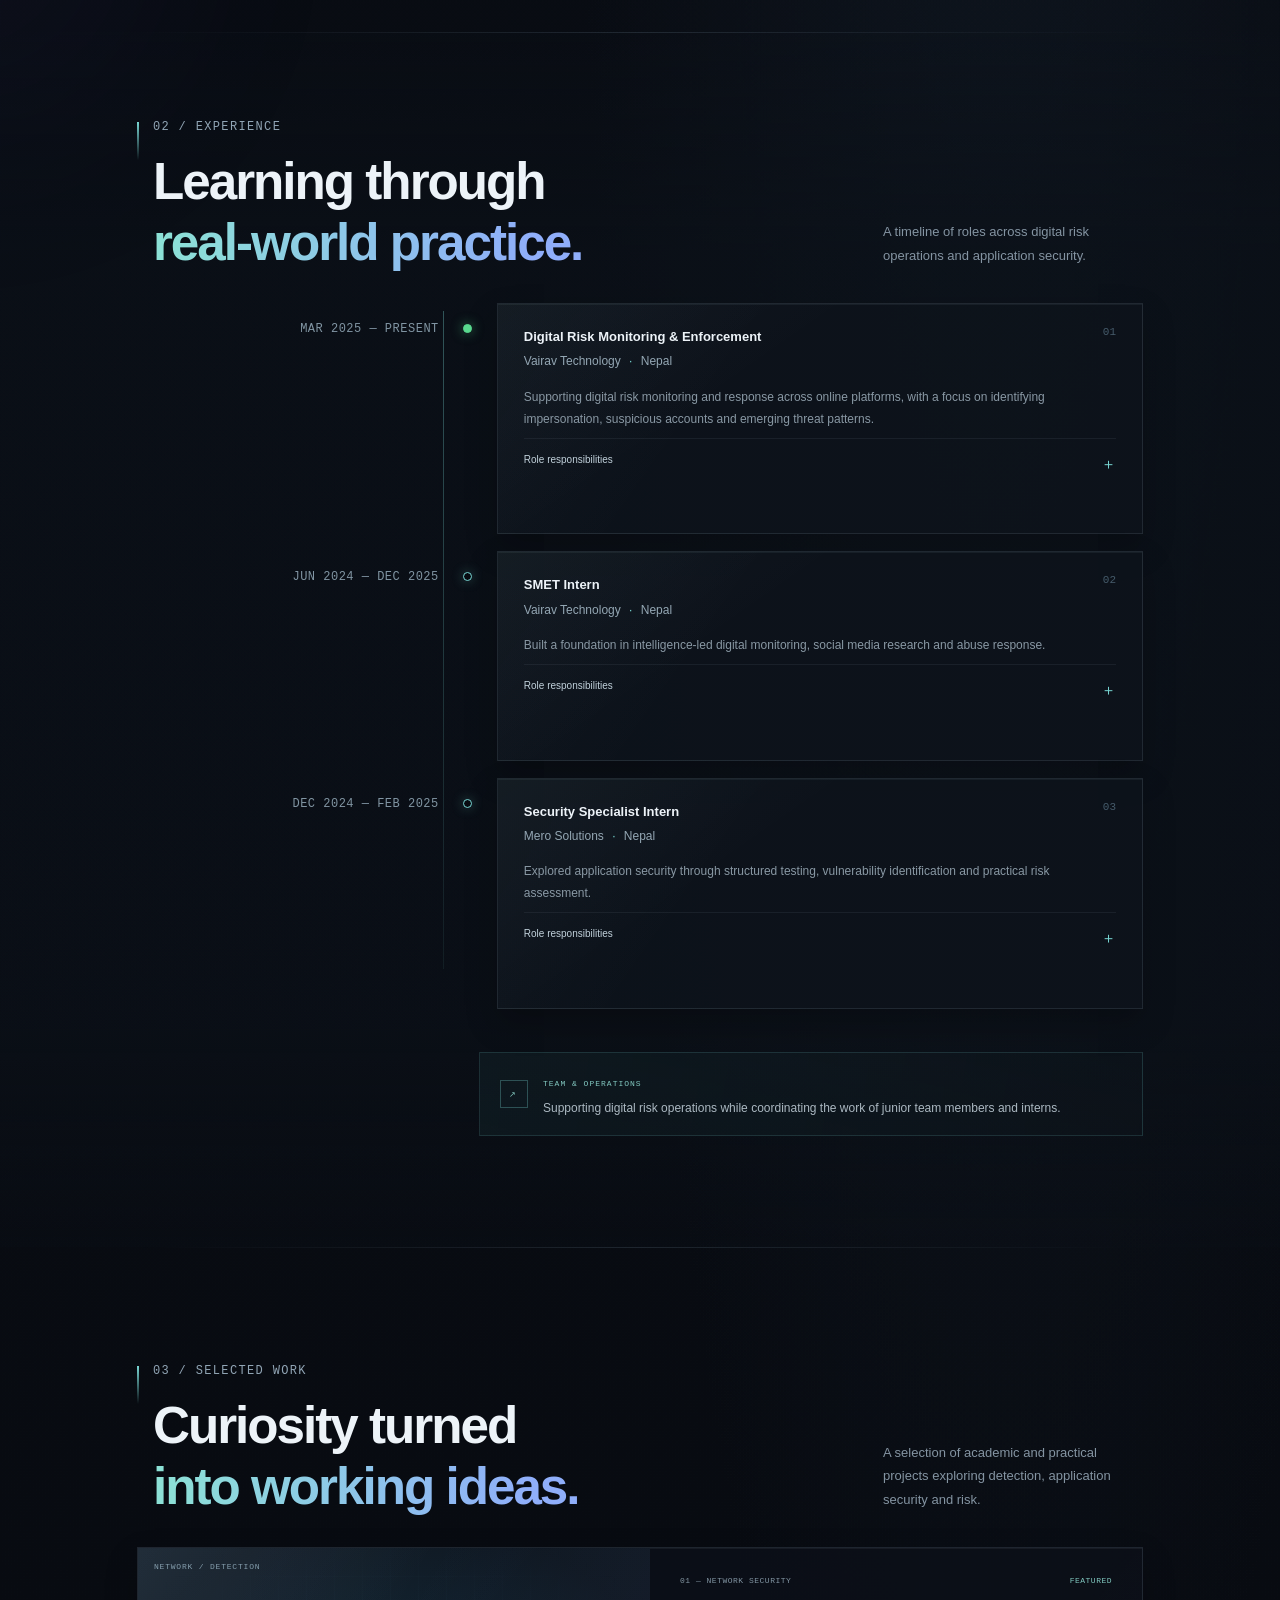
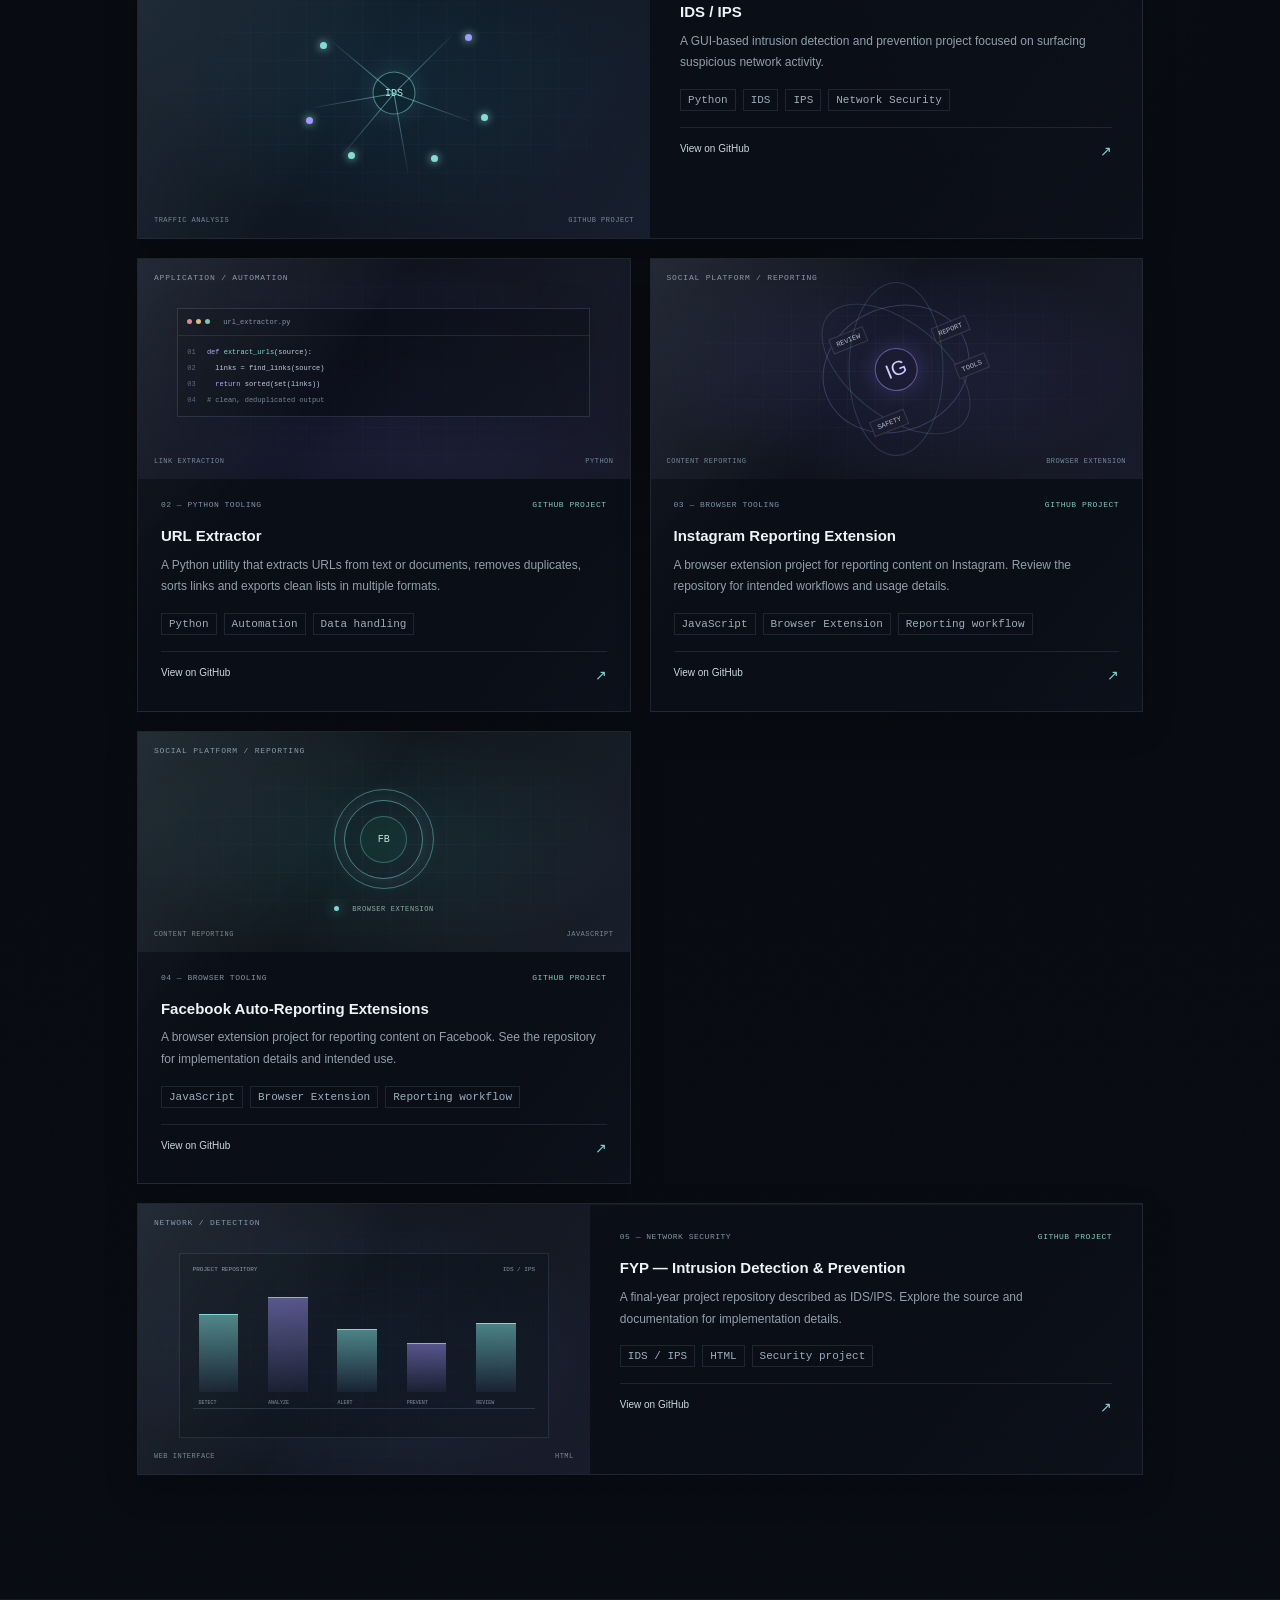
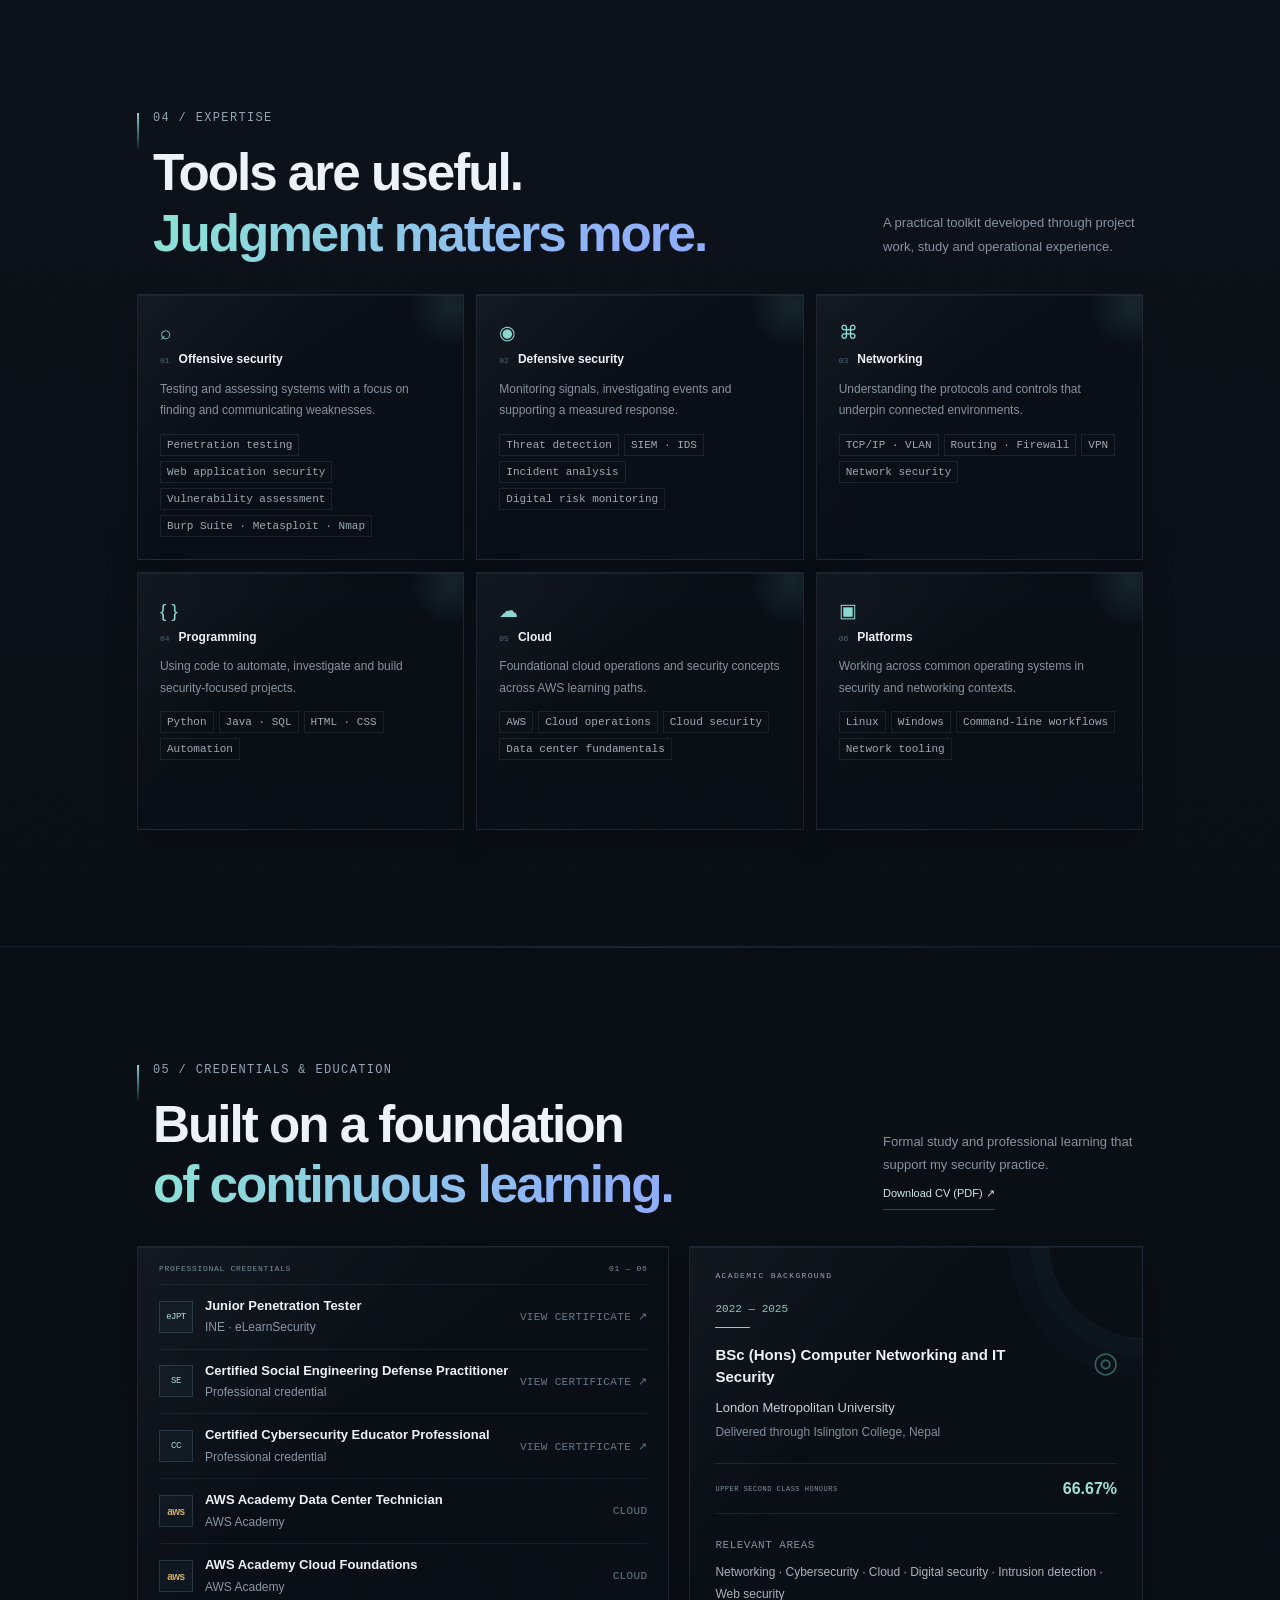
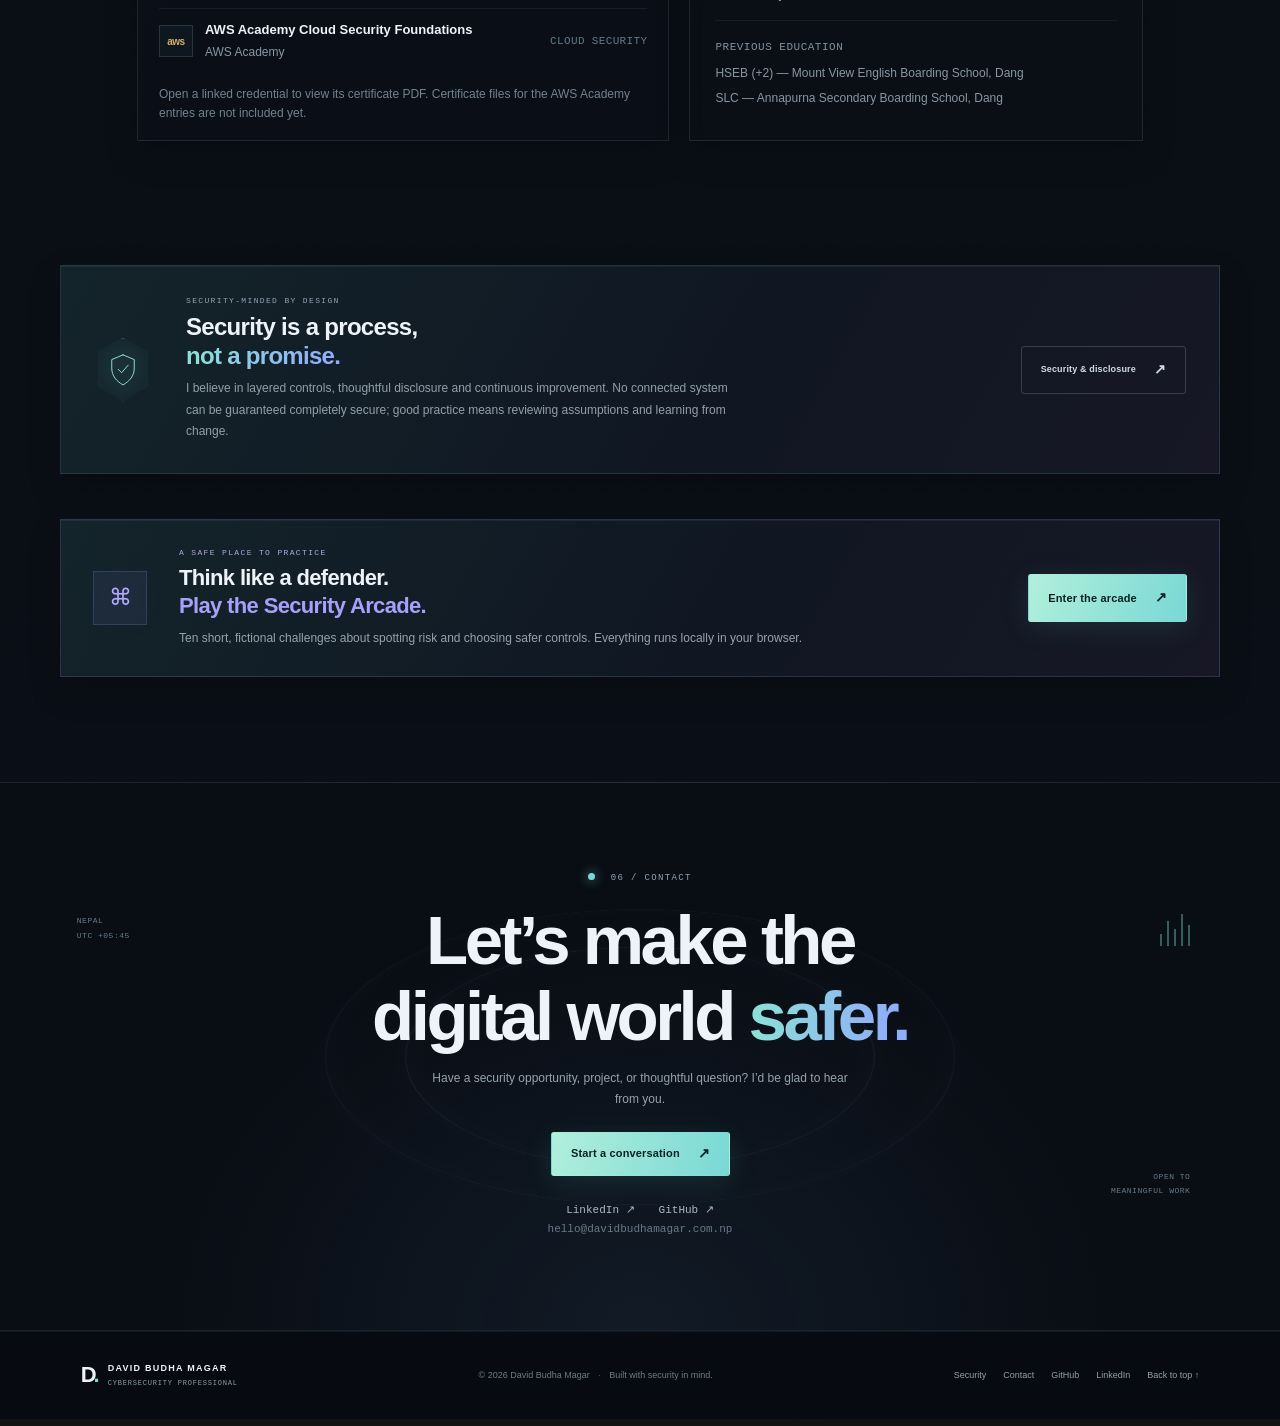
==== commit 20673c9f: "Apply local portfolio text edits" ====
--- a/index.html
+++ b/index.html
@@ -101,7 +101,7 @@
           </div>
           <h1>Never trust.<br /><span>Always verify.</span></h1>
           <p class="hero-intro">
-            I’m <strong>David Budha Magar</strong> — a cybersecurity professional turning threats
+            I’m <strong>David Budha Magar</strong> a cybersecurity professional turning threats
             into stronger security through digital risk monitoring, penetration testing and
             practical security operations.
           </p>
